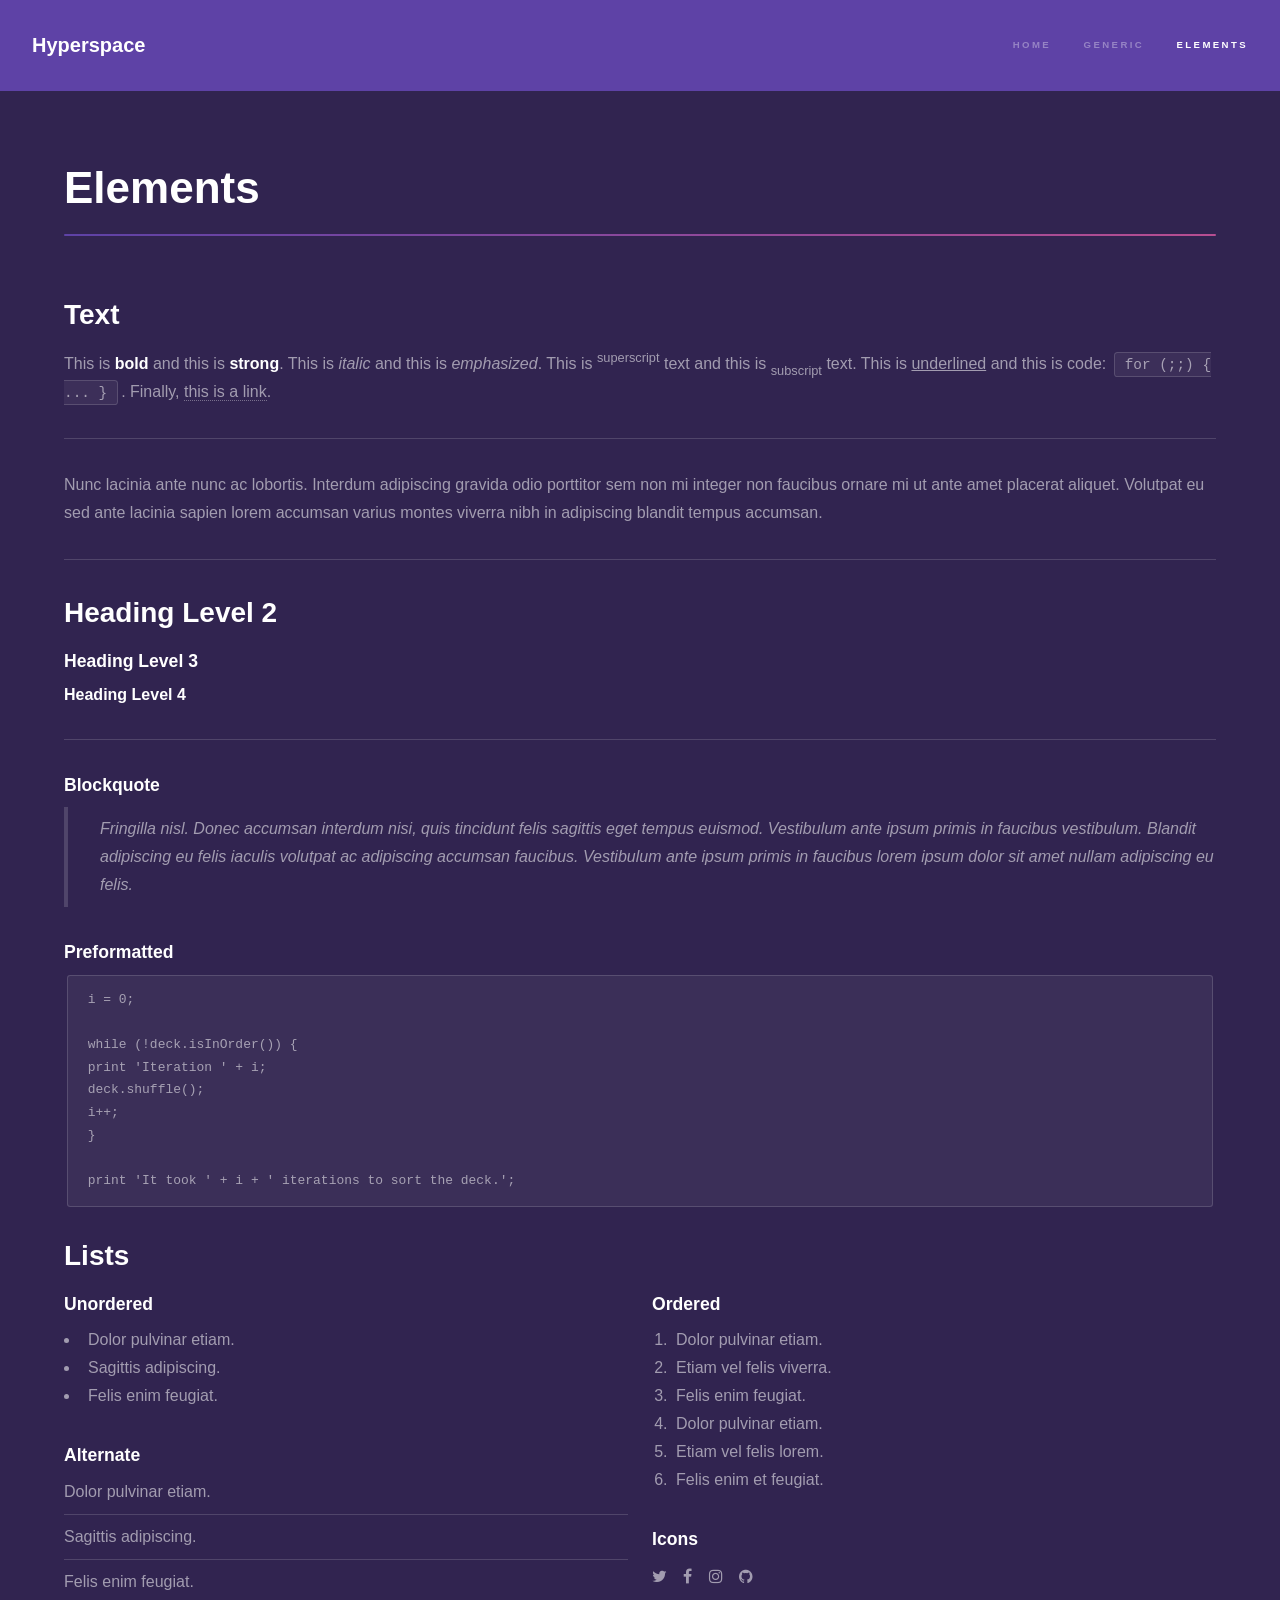
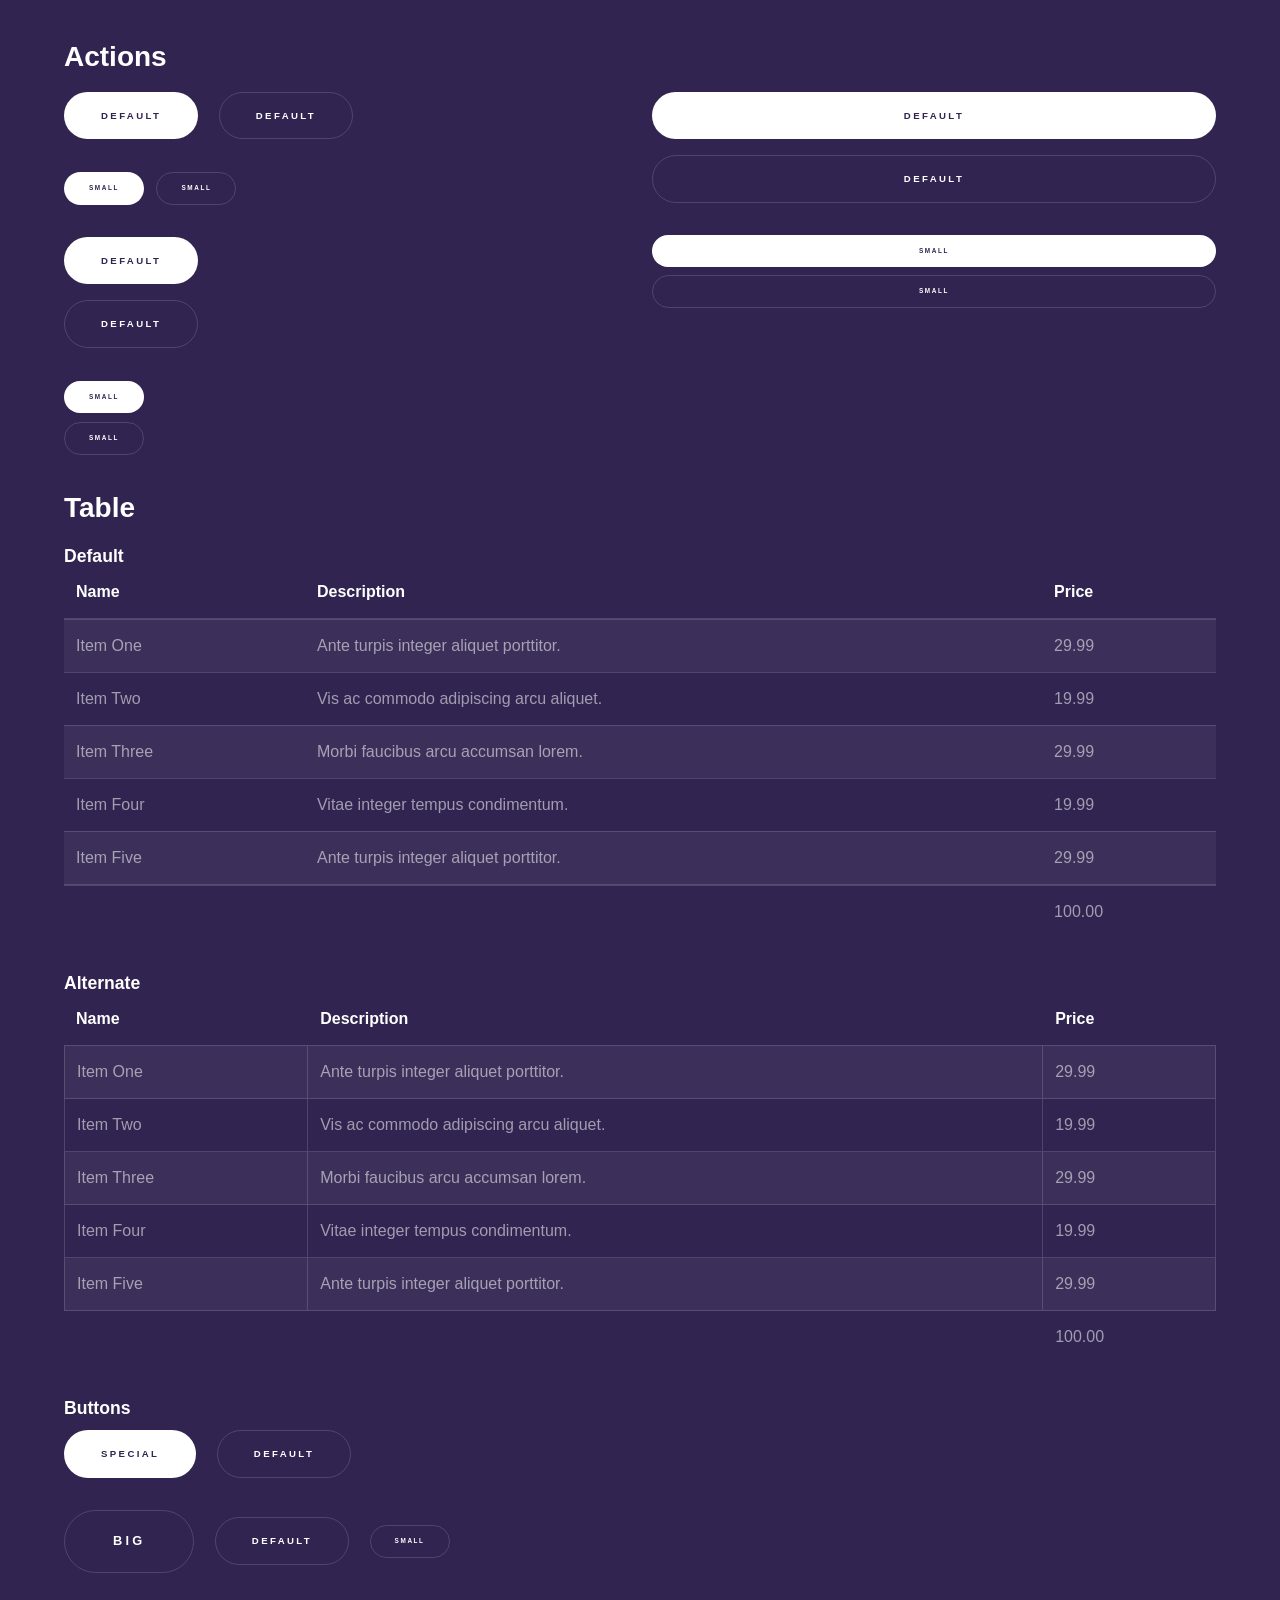
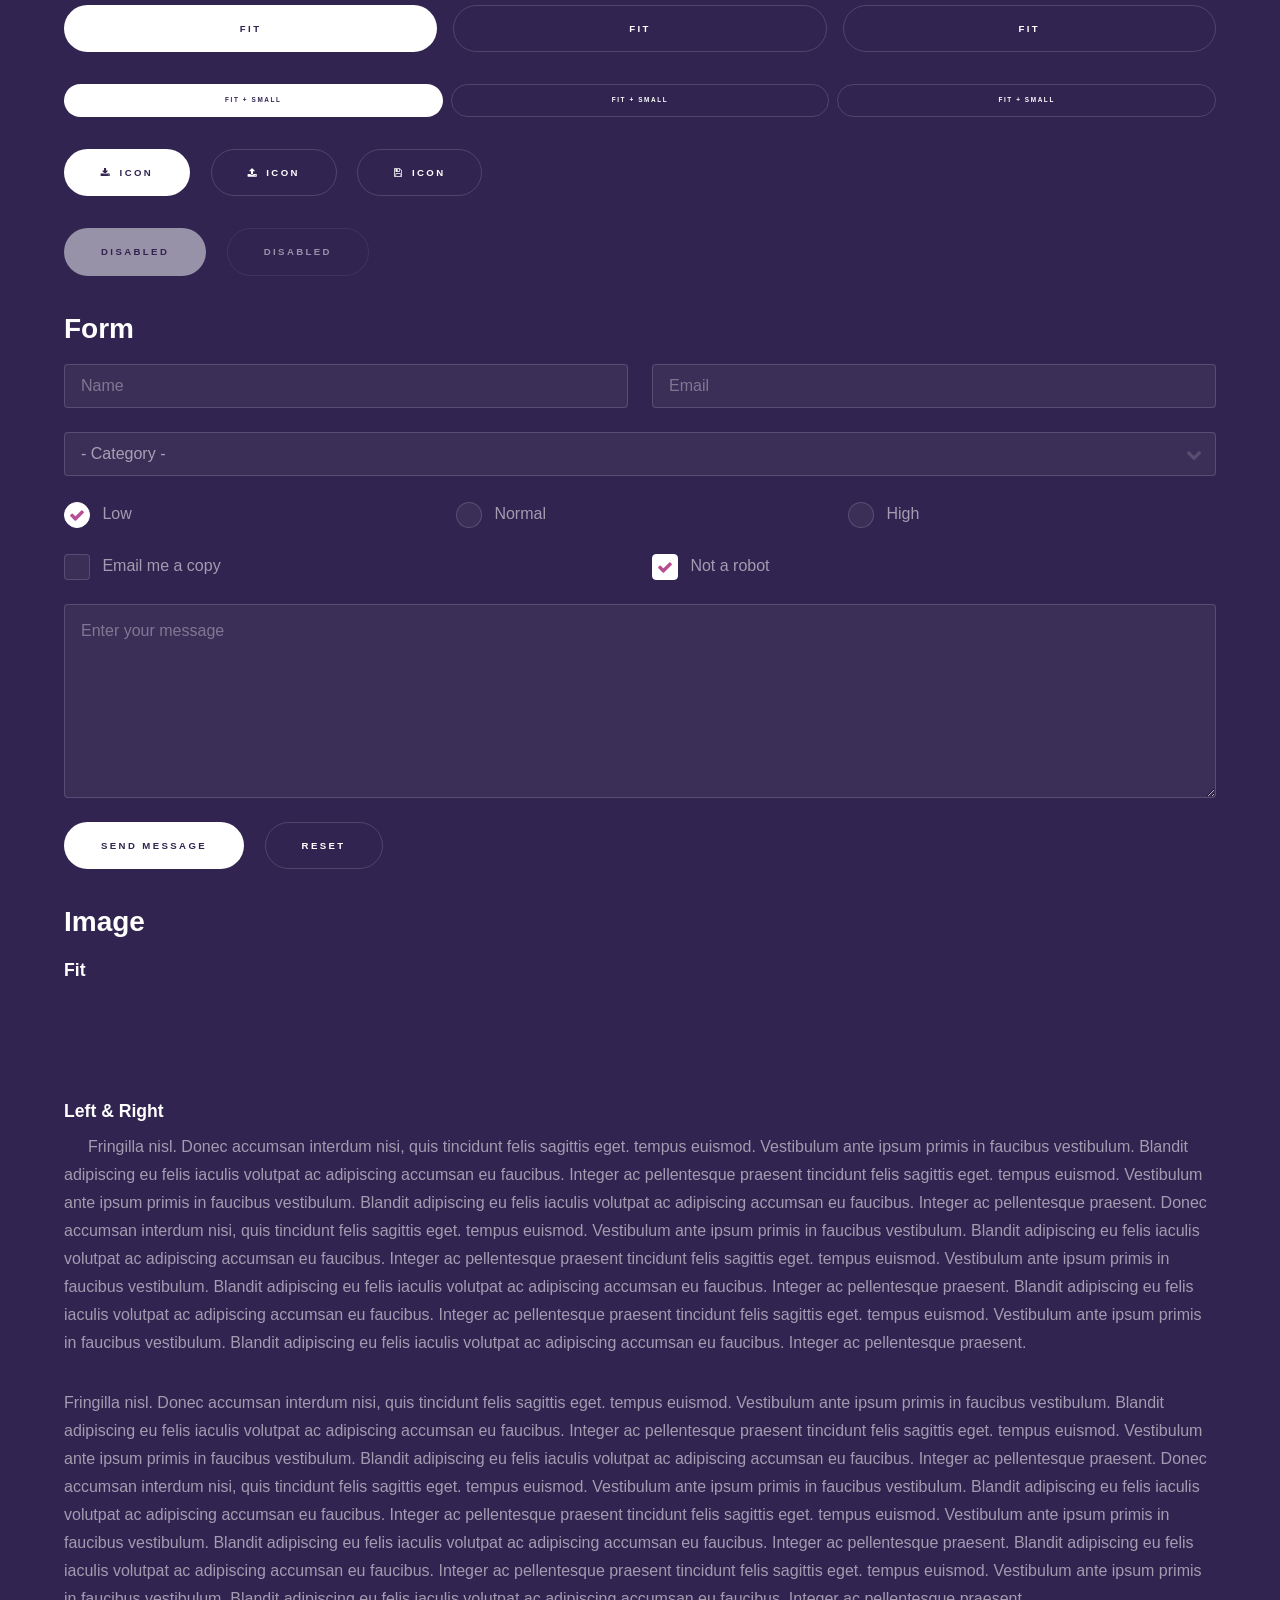
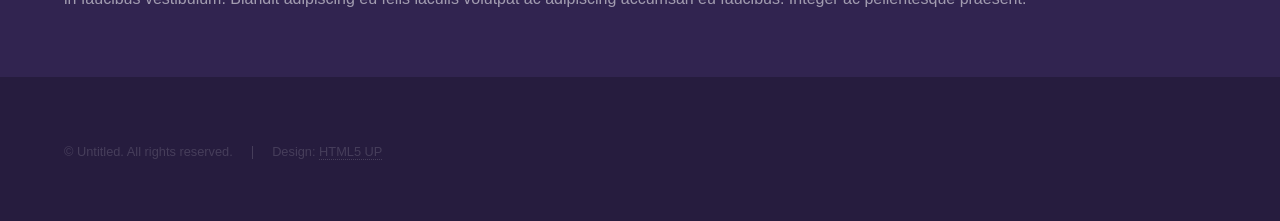
==== elements.html @ 5f15796e "Template" ====
<!DOCTYPE HTML>
<!--
	Hyperspace by HTML5 UP
	html5up.net | @ajlkn
	Free for personal and commercial use under the CCA 3.0 license (html5up.net/license)
-->
<html>
	<head>
		<title>Elements - Hyperspace by HTML5 UP</title>
		<meta charset="utf-8" />
		<meta name="viewport" content="width=device-width, initial-scale=1" />
		<!--[if lte IE 8]><script src="assets/js/ie/html5shiv.js"></script><![endif]-->
		<link rel="stylesheet" href="assets/css/main.css" />
		<!--[if lte IE 9]><link rel="stylesheet" href="assets/css/ie9.css" /><![endif]-->
		<!--[if lte IE 8]><link rel="stylesheet" href="assets/css/ie8.css" /><![endif]-->
	</head>
	<body>

		<!-- Header -->
			<header id="header">
				<a href="index.html" class="title">Hyperspace</a>
				<nav>
					<ul>
						<li><a href="index.html">Home</a></li>
						<li><a href="generic.html">Generic</a></li>
						<li><a href="elements.html"  class="active">Elements</a></li>
					</ul>
				</nav>
			</header>

		<!-- Wrapper -->
			<div id="wrapper">

				<!-- Main -->
					<section id="main" class="wrapper">
						<div class="inner">
							<h1 class="major">Elements</h1>

							<!-- Text -->
								<section>
									<h2>Text</h2>
									<p>This is <b>bold</b> and this is <strong>strong</strong>. This is <i>italic</i> and this is <em>emphasized</em>.
									This is <sup>superscript</sup> text and this is <sub>subscript</sub> text.
									This is <u>underlined</u> and this is code: <code>for (;;) { ... }</code>. Finally, <a href="#">this is a link</a>.</p>
									<hr />
									<p>Nunc lacinia ante nunc ac lobortis. Interdum adipiscing gravida odio porttitor sem non mi integer non faucibus ornare mi ut ante amet placerat aliquet. Volutpat eu sed ante lacinia sapien lorem accumsan varius montes viverra nibh in adipiscing blandit tempus accumsan.</p>
									<hr />
									<h2>Heading Level 2</h2>
									<h3>Heading Level 3</h3>
									<h4>Heading Level 4</h4>
									<hr />
									<h3>Blockquote</h3>
									<blockquote>Fringilla nisl. Donec accumsan interdum nisi, quis tincidunt felis sagittis eget tempus euismod. Vestibulum ante ipsum primis in faucibus vestibulum. Blandit adipiscing eu felis iaculis volutpat ac adipiscing accumsan faucibus. Vestibulum ante ipsum primis in faucibus lorem ipsum dolor sit amet nullam adipiscing eu felis.</blockquote>
									<h3>Preformatted</h3>
									<pre><code>i = 0;

while (!deck.isInOrder()) {
print 'Iteration ' + i;
deck.shuffle();
i++;
}

print 'It took ' + i + ' iterations to sort the deck.';</code></pre>
								</section>

							<!-- Lists -->
								<section>
									<h2>Lists</h2>
									<div class="row">
										<div class="6u 12u$(medium)">
											<h3>Unordered</h3>
											<ul>
												<li>Dolor pulvinar etiam.</li>
												<li>Sagittis adipiscing.</li>
												<li>Felis enim feugiat.</li>
											</ul>
											<h3>Alternate</h3>
											<ul class="alt">
												<li>Dolor pulvinar etiam.</li>
												<li>Sagittis adipiscing.</li>
												<li>Felis enim feugiat.</li>
											</ul>
										</div>
										<div class="6u$ 12u$(medium)">
											<h3>Ordered</h3>
											<ol>
												<li>Dolor pulvinar etiam.</li>
												<li>Etiam vel felis viverra.</li>
												<li>Felis enim feugiat.</li>
												<li>Dolor pulvinar etiam.</li>
												<li>Etiam vel felis lorem.</li>
												<li>Felis enim et feugiat.</li>
											</ol>
											<h3>Icons</h3>
											<ul class="icons">
												<li><a href="#" class="icon fa-twitter"><span class="label">Twitter</span></a></li>
												<li><a href="#" class="icon fa-facebook"><span class="label">Facebook</span></a></li>
												<li><a href="#" class="icon fa-instagram"><span class="label">Instagram</span></a></li>
												<li><a href="#" class="icon fa-github"><span class="label">Github</span></a></li>
											</ul>
										</div>
									</div>
									<h2>Actions</h2>
									<div class="row">
										<div class="6u 12u$(medium)">
											<ul class="actions">
												<li><a href="#" class="button special">Default</a></li>
												<li><a href="#" class="button">Default</a></li>
											</ul>
											<ul class="actions small">
												<li><a href="#" class="button special small">Small</a></li>
												<li><a href="#" class="button small">Small</a></li>
											</ul>
											<ul class="actions vertical">
												<li><a href="#" class="button special">Default</a></li>
												<li><a href="#" class="button">Default</a></li>
											</ul>
											<ul class="actions vertical small">
												<li><a href="#" class="button special small">Small</a></li>
												<li><a href="#" class="button small">Small</a></li>
											</ul>
										</div>
										<div class="6u 12u$(medium)">
											<ul class="actions vertical">
												<li><a href="#" class="button special fit">Default</a></li>
												<li><a href="#" class="button fit">Default</a></li>
											</ul>
											<ul class="actions vertical small">
												<li><a href="#" class="button special small fit">Small</a></li>
												<li><a href="#" class="button small fit">Small</a></li>
											</ul>
										</div>
									</div>
								</section>

							<!-- Table -->
								<section>
									<h2>Table</h2>
									<h3>Default</h3>
									<div class="table-wrapper">
										<table>
											<thead>
												<tr>
													<th>Name</th>
													<th>Description</th>
													<th>Price</th>
												</tr>
											</thead>
											<tbody>
												<tr>
													<td>Item One</td>
													<td>Ante turpis integer aliquet porttitor.</td>
													<td>29.99</td>
												</tr>
												<tr>
													<td>Item Two</td>
													<td>Vis ac commodo adipiscing arcu aliquet.</td>
													<td>19.99</td>
												</tr>
												<tr>
													<td>Item Three</td>
													<td> Morbi faucibus arcu accumsan lorem.</td>
													<td>29.99</td>
												</tr>
												<tr>
													<td>Item Four</td>
													<td>Vitae integer tempus condimentum.</td>
													<td>19.99</td>
												</tr>
												<tr>
													<td>Item Five</td>
													<td>Ante turpis integer aliquet porttitor.</td>
													<td>29.99</td>
												</tr>
											</tbody>
											<tfoot>
												<tr>
													<td colspan="2"></td>
													<td>100.00</td>
												</tr>
											</tfoot>
										</table>
									</div>

									<h3>Alternate</h3>
									<div class="table-wrapper">
										<table class="alt">
											<thead>
												<tr>
													<th>Name</th>
													<th>Description</th>
													<th>Price</th>
												</tr>
											</thead>
											<tbody>
												<tr>
													<td>Item One</td>
													<td>Ante turpis integer aliquet porttitor.</td>
													<td>29.99</td>
												</tr>
												<tr>
													<td>Item Two</td>
													<td>Vis ac commodo adipiscing arcu aliquet.</td>
													<td>19.99</td>
												</tr>
												<tr>
													<td>Item Three</td>
													<td> Morbi faucibus arcu accumsan lorem.</td>
													<td>29.99</td>
												</tr>
												<tr>
													<td>Item Four</td>
													<td>Vitae integer tempus condimentum.</td>
													<td>19.99</td>
												</tr>
												<tr>
													<td>Item Five</td>
													<td>Ante turpis integer aliquet porttitor.</td>
													<td>29.99</td>
												</tr>
											</tbody>
											<tfoot>
												<tr>
													<td colspan="2"></td>
													<td>100.00</td>
												</tr>
											</tfoot>
										</table>
									</div>
								</section>

							<!-- Buttons -->
								<section>
									<h3>Buttons</h3>
									<ul class="actions">
										<li><a href="#" class="button special">Special</a></li>
										<li><a href="#" class="button">Default</a></li>
									</ul>
									<ul class="actions">
										<li><a href="#" class="button big">Big</a></li>
										<li><a href="#" class="button">Default</a></li>
										<li><a href="#" class="button small">Small</a></li>
									</ul>
									<ul class="actions fit">
										<li><a href="#" class="button special fit">Fit</a></li>
										<li><a href="#" class="button fit">Fit</a></li>
										<li><a href="#" class="button fit">Fit</a></li>
									</ul>
									<ul class="actions fit small">
										<li><a href="#" class="button special fit small">Fit + Small</a></li>
										<li><a href="#" class="button fit small">Fit + Small</a></li>
										<li><a href="#" class="button fit small">Fit + Small</a></li>
									</ul>
									<ul class="actions">
										<li><a href="#" class="button special icon fa-download">Icon</a></li>
										<li><a href="#" class="button icon fa-upload">Icon</a></li>
										<li><a href="#" class="button icon fa-save">Icon</a></li>
									</ul>
									<ul class="actions">
										<li><span class="button special disabled">Disabled</span></li>
										<li><span class="button disabled">Disabled</span></li>
									</ul>
								</section>

							<!-- Form -->
								<section>
									<h2>Form</h2>
									<form method="post" action="#">
										<div class="row uniform">
											<div class="6u 12u$(xsmall)">
												<input type="text" name="demo-name" id="demo-name" value="" placeholder="Name" />
											</div>
											<div class="6u$ 12u$(xsmall)">
												<input type="email" name="demo-email" id="demo-email" value="" placeholder="Email" />
											</div>
											<div class="12u$">
												<div class="select-wrapper">
													<select name="demo-category" id="demo-category">
														<option value="">- Category -</option>
														<option value="1">Manufacturing</option>
														<option value="1">Shipping</option>
														<option value="1">Administration</option>
														<option value="1">Human Resources</option>
													</select>
												</div>
											</div>
											<div class="4u 12u$(small)">
												<input type="radio" id="demo-priority-low" name="demo-priority" checked>
												<label for="demo-priority-low">Low</label>
											</div>
											<div class="4u 12u$(small)">
												<input type="radio" id="demo-priority-normal" name="demo-priority">
												<label for="demo-priority-normal">Normal</label>
											</div>
											<div class="4u$ 12u$(small)">
												<input type="radio" id="demo-priority-high" name="demo-priority">
												<label for="demo-priority-high">High</label>
											</div>
											<div class="6u 12u$(small)">
												<input type="checkbox" id="demo-copy" name="demo-copy">
												<label for="demo-copy">Email me a copy</label>
											</div>
											<div class="6u$ 12u$(small)">
												<input type="checkbox" id="demo-human" name="demo-human" checked>
												<label for="demo-human">Not a robot</label>
											</div>
											<div class="12u$">
												<textarea name="demo-message" id="demo-message" placeholder="Enter your message" rows="6"></textarea>
											</div>
											<div class="12u$">
												<ul class="actions">
													<li><input type="submit" value="Send Message" class="special" /></li>
													<li><input type="reset" value="Reset" /></li>
												</ul>
											</div>
										</div>
									</form>
								</section>

							<!-- Image -->
								<section>
									<h2>Image</h2>
									<h3>Fit</h3>
									<div class="box alt">
										<div class="row uniform">
											<div class="12u$"><span class="image fit"><img src="images/pic04.jpg" alt="" /></span></div>
											<div class="4u"><span class="image fit"><img src="images/pic01.jpg" alt="" /></span></div>
											<div class="4u"><span class="image fit"><img src="images/pic02.jpg" alt="" /></span></div>
											<div class="4u$"><span class="image fit"><img src="images/pic03.jpg" alt="" /></span></div>
											<div class="4u"><span class="image fit"><img src="images/pic03.jpg" alt="" /></span></div>
											<div class="4u"><span class="image fit"><img src="images/pic01.jpg" alt="" /></span></div>
											<div class="4u$"><span class="image fit"><img src="images/pic02.jpg" alt="" /></span></div>
											<div class="4u"><span class="image fit"><img src="images/pic02.jpg" alt="" /></span></div>
											<div class="4u"><span class="image fit"><img src="images/pic03.jpg" alt="" /></span></div>
											<div class="4u$"><span class="image fit"><img src="images/pic01.jpg" alt="" /></span></div>
										</div>
									</div>
									<h3>Left &amp; Right</h3>
									<p><span class="image left"><img src="images/pic05.jpg" alt="" /></span>Fringilla nisl. Donec accumsan interdum nisi, quis tincidunt felis sagittis eget. tempus euismod. Vestibulum ante ipsum primis in faucibus vestibulum. Blandit adipiscing eu felis iaculis volutpat ac adipiscing accumsan eu faucibus. Integer ac pellentesque praesent tincidunt felis sagittis eget. tempus euismod. Vestibulum ante ipsum primis in faucibus vestibulum. Blandit adipiscing eu felis iaculis volutpat ac adipiscing accumsan eu faucibus. Integer ac pellentesque praesent. Donec accumsan interdum nisi, quis tincidunt felis sagittis eget. tempus euismod. Vestibulum ante ipsum primis in faucibus vestibulum. Blandit adipiscing eu felis iaculis volutpat ac adipiscing accumsan eu faucibus. Integer ac pellentesque praesent tincidunt felis sagittis eget. tempus euismod. Vestibulum ante ipsum primis in faucibus vestibulum. Blandit adipiscing eu felis iaculis volutpat ac adipiscing accumsan eu faucibus. Integer ac pellentesque praesent. Blandit adipiscing eu felis iaculis volutpat ac adipiscing accumsan eu faucibus. Integer ac pellentesque praesent tincidunt felis sagittis eget. tempus euismod. Vestibulum ante ipsum primis in faucibus vestibulum. Blandit adipiscing eu felis iaculis volutpat ac adipiscing accumsan eu faucibus. Integer ac pellentesque praesent.</p>
									<p><span class="image right"><img src="images/pic06.jpg" alt="" /></span>Fringilla nisl. Donec accumsan interdum nisi, quis tincidunt felis sagittis eget. tempus euismod. Vestibulum ante ipsum primis in faucibus vestibulum. Blandit adipiscing eu felis iaculis volutpat ac adipiscing accumsan eu faucibus. Integer ac pellentesque praesent tincidunt felis sagittis eget. tempus euismod. Vestibulum ante ipsum primis in faucibus vestibulum. Blandit adipiscing eu felis iaculis volutpat ac adipiscing accumsan eu faucibus. Integer ac pellentesque praesent. Donec accumsan interdum nisi, quis tincidunt felis sagittis eget. tempus euismod. Vestibulum ante ipsum primis in faucibus vestibulum. Blandit adipiscing eu felis iaculis volutpat ac adipiscing accumsan eu faucibus. Integer ac pellentesque praesent tincidunt felis sagittis eget. tempus euismod. Vestibulum ante ipsum primis in faucibus vestibulum. Blandit adipiscing eu felis iaculis volutpat ac adipiscing accumsan eu faucibus. Integer ac pellentesque praesent. Blandit adipiscing eu felis iaculis volutpat ac adipiscing accumsan eu faucibus. Integer ac pellentesque praesent tincidunt felis sagittis eget. tempus euismod. Vestibulum ante ipsum primis in faucibus vestibulum. Blandit adipiscing eu felis iaculis volutpat ac adipiscing accumsan eu faucibus. Integer ac pellentesque praesent.</p>
								</section>

						</div>
					</section>

			</div>

		<!-- Footer -->
			<footer id="footer" class="wrapper alt">
				<div class="inner">
					<ul class="menu">
						<li>&copy; Untitled. All rights reserved.</li><li>Design: <a href="http://html5up.net">HTML5 UP</a></li>
					</ul>
				</div>
			</footer>

		<!-- Scripts -->
			<script src="assets/js/jquery.min.js"></script>
			<script src="assets/js/jquery.scrollex.min.js"></script>
			<script src="assets/js/jquery.scrolly.min.js"></script>
			<script src="assets/js/skel.min.js"></script>
			<script src="assets/js/util.js"></script>
			<!--[if lte IE 8]><script src="assets/js/ie/respond.min.js"></script><![endif]-->
			<script src="assets/js/main.js"></script>

	</body>
</html>
---- assets/css/main.css ----
@import url(font-awesome.min.css);

/*
	Hyperspace by HTML5 UP
	html5up.net | @ajlkn
	Free for personal and commercial use under the CCA 3.0 license (html5up.net/license)
*/

/* Reset */

	html, body, div, span, applet, object, iframe, h1, h2, h3, h4, h5, h6, p, blockquote, pre, a, abbr, acronym, address, big, cite, code, del, dfn, em, img, ins, kbd, q, s, samp, small, strike, strong, sub, sup, tt, var, b, u, i, center, dl, dt, dd, ol, ul, li, fieldset, form, label, legend, table, caption, tbody, tfoot, thead, tr, th, td, article, aside, canvas, details, embed, figure, figcaption, footer, header, hgroup, menu, nav, output, ruby, section, summary, time, mark, audio, video {
		margin: 0;
		padding: 0;
		border: 0;
		font-size: 100%;
		font: inherit;
		vertical-align: baseline;
	}

	article, aside, details, figcaption, figure, footer, header, hgroup, menu, nav, section {
		display: block;
	}

	body {
		line-height: 1;
	}

	ol, ul {
		list-style: none;
	}

	blockquote, q {
		quotes: none;
	}

	blockquote:before, blockquote:after, q:before, q:after {
		content: '';
		content: none;
	}

	table {
		border-collapse: collapse;
		border-spacing: 0;
	}

	body {
		-webkit-text-size-adjust: none;
	}

/* Box Model */

	*, *:before, *:after {
		-moz-box-sizing: border-box;
		-webkit-box-sizing: border-box;
		box-sizing: border-box;
	}

/* Grid */

	.row {
		border-bottom: solid 1px transparent;
		-moz-box-sizing: border-box;
		-webkit-box-sizing: border-box;
		box-sizing: border-box;
	}

	.row > * {
		float: left;
		-moz-box-sizing: border-box;
		-webkit-box-sizing: border-box;
		box-sizing: border-box;
	}

	.row:after, .row:before {
		content: '';
		display: block;
		clear: both;
		height: 0;
	}

	.row.uniform > * > :first-child {
		margin-top: 0;
	}

	.row.uniform > * > :last-child {
		margin-bottom: 0;
	}

	.row.\30 \25 > * {
		padding: 0 0 0 0em;
	}

	.row.\30 \25 {
		margin: 0 0 -1px 0em;
	}

	.row.uniform.\30 \25 > * {
		padding: 0em 0 0 0em;
	}

	.row.uniform.\30 \25 {
		margin: 0em 0 -1px 0em;
	}

	.row > * {
		padding: 0 0 0 1.5em;
	}

	.row {
		margin: 0 0 -1px -1.5em;
	}

	.row.uniform > * {
		padding: 1.5em 0 0 1.5em;
	}

	.row.uniform {
		margin: -1.5em 0 -1px -1.5em;
	}

	.row.\32 00\25 > * {
		padding: 0 0 0 3em;
	}

	.row.\32 00\25 {
		margin: 0 0 -1px -3em;
	}

	.row.uniform.\32 00\25 > * {
		padding: 3em 0 0 3em;
	}

	.row.uniform.\32 00\25 {
		margin: -3em 0 -1px -3em;
	}

	.row.\31 50\25 > * {
		padding: 0 0 0 2.25em;
	}

	.row.\31 50\25 {
		margin: 0 0 -1px -2.25em;
	}

	.row.uniform.\31 50\25 > * {
		padding: 2.25em 0 0 2.25em;
	}

	.row.uniform.\31 50\25 {
		margin: -2.25em 0 -1px -2.25em;
	}

	.row.\35 0\25 > * {
		padding: 0 0 0 0.75em;
	}

	.row.\35 0\25 {
		margin: 0 0 -1px -0.75em;
	}

	.row.uniform.\35 0\25 > * {
		padding: 0.75em 0 0 0.75em;
	}

	.row.uniform.\35 0\25 {
		margin: -0.75em 0 -1px -0.75em;
	}

	.row.\32 5\25 > * {
		padding: 0 0 0 0.375em;
	}

	.row.\32 5\25 {
		margin: 0 0 -1px -0.375em;
	}

	.row.uniform.\32 5\25 > * {
		padding: 0.375em 0 0 0.375em;
	}

	.row.uniform.\32 5\25 {
		margin: -0.375em 0 -1px -0.375em;
	}

	.\31 2u, .\31 2u\24 {
		width: 100%;
		clear: none;
		margin-left: 0;
	}

	.\31 1u, .\31 1u\24 {
		width: 91.6666666667%;
		clear: none;
		margin-left: 0;
	}

	.\31 0u, .\31 0u\24 {
		width: 83.3333333333%;
		clear: none;
		margin-left: 0;
	}

	.\39 u, .\39 u\24 {
		width: 75%;
		clear: none;
		margin-left: 0;
	}

	.\38 u, .\38 u\24 {
		width: 66.6666666667%;
		clear: none;
		margin-left: 0;
	}

	.\37 u, .\37 u\24 {
		width: 58.3333333333%;
		clear: none;
		margin-left: 0;
	}

	.\36 u, .\36 u\24 {
		width: 50%;
		clear: none;
		margin-left: 0;
	}

	.\35 u, .\35 u\24 {
		width: 41.6666666667%;
		clear: none;
		margin-left: 0;
	}

	.\34 u, .\34 u\24 {
		width: 33.3333333333%;
		clear: none;
		margin-left: 0;
	}

	.\33 u, .\33 u\24 {
		width: 25%;
		clear: none;
		margin-left: 0;
	}

	.\32 u, .\32 u\24 {
		width: 16.6666666667%;
		clear: none;
		margin-left: 0;
	}

	.\31 u, .\31 u\24 {
		width: 8.3333333333%;
		clear: none;
		margin-left: 0;
	}

	.\31 2u\24 + *,
	.\31 1u\24 + *,
	.\31 0u\24 + *,
	.\39 u\24 + *,
	.\38 u\24 + *,
	.\37 u\24 + *,
	.\36 u\24 + *,
	.\35 u\24 + *,
	.\34 u\24 + *,
	.\33 u\24 + *,
	.\32 u\24 + *,
	.\31 u\24 + * {
		clear: left;
	}

	.\-11u {
		margin-left: 91.66667%;
	}

	.\-10u {
		margin-left: 83.33333%;
	}

	.\-9u {
		margin-left: 75%;
	}

	.\-8u {
		margin-left: 66.66667%;
	}

	.\-7u {
		margin-left: 58.33333%;
	}

	.\-6u {
		margin-left: 50%;
	}

	.\-5u {
		margin-left: 41.66667%;
	}

	.\-4u {
		margin-left: 33.33333%;
	}

	.\-3u {
		margin-left: 25%;
	}

	.\-2u {
		margin-left: 16.66667%;
	}

	.\-1u {
		margin-left: 8.33333%;
	}

	@media screen and (max-width: 1680px) {

		.row > * {
			padding: 0 0 0 1.5em;
		}

		.row {
			margin: 0 0 -1px -1.5em;
		}

		.row.uniform > * {
			padding: 1.5em 0 0 1.5em;
		}

		.row.uniform {
			margin: -1.5em 0 -1px -1.5em;
		}

		.row.\32 00\25 > * {
			padding: 0 0 0 3em;
		}

		.row.\32 00\25 {
			margin: 0 0 -1px -3em;
		}

		.row.uniform.\32 00\25 > * {
			padding: 3em 0 0 3em;
		}

		.row.uniform.\32 00\25 {
			margin: -3em 0 -1px -3em;
		}

		.row.\31 50\25 > * {
			padding: 0 0 0 2.25em;
		}

		.row.\31 50\25 {
			margin: 0 0 -1px -2.25em;
		}

		.row.uniform.\31 50\25 > * {
			padding: 2.25em 0 0 2.25em;
		}

		.row.uniform.\31 50\25 {
			margin: -2.25em 0 -1px -2.25em;
		}

		.row.\35 0\25 > * {
			padding: 0 0 0 0.75em;
		}

		.row.\35 0\25 {
			margin: 0 0 -1px -0.75em;
		}

		.row.uniform.\35 0\25 > * {
			padding: 0.75em 0 0 0.75em;
		}

		.row.uniform.\35 0\25 {
			margin: -0.75em 0 -1px -0.75em;
		}

		.row.\32 5\25 > * {
			padding: 0 0 0 0.375em;
		}

		.row.\32 5\25 {
			margin: 0 0 -1px -0.375em;
		}

		.row.uniform.\32 5\25 > * {
			padding: 0.375em 0 0 0.375em;
		}

		.row.uniform.\32 5\25 {
			margin: -0.375em 0 -1px -0.375em;
		}

		.\31 2u\28xlarge\29, .\31 2u\24\28xlarge\29 {
			width: 100%;
			clear: none;
			margin-left: 0;
		}

		.\31 1u\28xlarge\29, .\31 1u\24\28xlarge\29 {
			width: 91.6666666667%;
			clear: none;
			margin-left: 0;
		}

		.\31 0u\28xlarge\29, .\31 0u\24\28xlarge\29 {
			width: 83.3333333333%;
			clear: none;
			margin-left: 0;
		}

		.\39 u\28xlarge\29, .\39 u\24\28xlarge\29 {
			width: 75%;
			clear: none;
			margin-left: 0;
		}

		.\38 u\28xlarge\29, .\38 u\24\28xlarge\29 {
			width: 66.6666666667%;
			clear: none;
			margin-left: 0;
		}

		.\37 u\28xlarge\29, .\37 u\24\28xlarge\29 {
			width: 58.3333333333%;
			clear: none;
			margin-left: 0;
		}

		.\36 u\28xlarge\29, .\36 u\24\28xlarge\29 {
			width: 50%;
			clear: none;
			margin-left: 0;
		}

		.\35 u\28xlarge\29, .\35 u\24\28xlarge\29 {
			width: 41.6666666667%;
			clear: none;
			margin-left: 0;
		}

		.\34 u\28xlarge\29, .\34 u\24\28xlarge\29 {
			width: 33.3333333333%;
			clear: none;
			margin-left: 0;
		}

		.\33 u\28xlarge\29, .\33 u\24\28xlarge\29 {
			width: 25%;
			clear: none;
			margin-left: 0;
		}

		.\32 u\28xlarge\29, .\32 u\24\28xlarge\29 {
			width: 16.6666666667%;
			clear: none;
			margin-left: 0;
		}

		.\31 u\28xlarge\29, .\31 u\24\28xlarge\29 {
			width: 8.3333333333%;
			clear: none;
			margin-left: 0;
		}

		.\31 2u\24\28xlarge\29 + *,
		.\31 1u\24\28xlarge\29 + *,
		.\31 0u\24\28xlarge\29 + *,
		.\39 u\24\28xlarge\29 + *,
		.\38 u\24\28xlarge\29 + *,
		.\37 u\24\28xlarge\29 + *,
		.\36 u\24\28xlarge\29 + *,
		.\35 u\24\28xlarge\29 + *,
		.\34 u\24\28xlarge\29 + *,
		.\33 u\24\28xlarge\29 + *,
		.\32 u\24\28xlarge\29 + *,
		.\31 u\24\28xlarge\29 + * {
			clear: left;
		}

		.\-11u\28xlarge\29 {
			margin-left: 91.66667%;
		}

		.\-10u\28xlarge\29 {
			margin-left: 83.33333%;
		}

		.\-9u\28xlarge\29 {
			margin-left: 75%;
		}

		.\-8u\28xlarge\29 {
			margin-left: 66.66667%;
		}

		.\-7u\28xlarge\29 {
			margin-left: 58.33333%;
		}

		.\-6u\28xlarge\29 {
			margin-left: 50%;
		}

		.\-5u\28xlarge\29 {
			margin-left: 41.66667%;
		}

		.\-4u\28xlarge\29 {
			margin-left: 33.33333%;
		}

		.\-3u\28xlarge\29 {
			margin-left: 25%;
		}

		.\-2u\28xlarge\29 {
			margin-left: 16.66667%;
		}

		.\-1u\28xlarge\29 {
			margin-left: 8.33333%;
		}

	}

	@media screen and (max-width: 1280px) {

		.row > * {
			padding: 0 0 0 1.5em;
		}

		.row {
			margin: 0 0 -1px -1.5em;
		}

		.row.uniform > * {
			padding: 1.5em 0 0 1.5em;
		}

		.row.uniform {
			margin: -1.5em 0 -1px -1.5em;
		}

		.row.\32 00\25 > * {
			padding: 0 0 0 3em;
		}

		.row.\32 00\25 {
			margin: 0 0 -1px -3em;
		}

		.row.uniform.\32 00\25 > * {
			padding: 3em 0 0 3em;
		}

		.row.uniform.\32 00\25 {
			margin: -3em 0 -1px -3em;
		}

		.row.\31 50\25 > * {
			padding: 0 0 0 2.25em;
		}

		.row.\31 50\25 {
			margin: 0 0 -1px -2.25em;
		}

		.row.uniform.\31 50\25 > * {
			padding: 2.25em 0 0 2.25em;
		}

		.row.uniform.\31 50\25 {
			margin: -2.25em 0 -1px -2.25em;
		}

		.row.\35 0\25 > * {
			padding: 0 0 0 0.75em;
		}

		.row.\35 0\25 {
			margin: 0 0 -1px -0.75em;
		}

		.row.uniform.\35 0\25 > * {
			padding: 0.75em 0 0 0.75em;
		}

		.row.uniform.\35 0\25 {
			margin: -0.75em 0 -1px -0.75em;
		}

		.row.\32 5\25 > * {
			padding: 0 0 0 0.375em;
		}

		.row.\32 5\25 {
			margin: 0 0 -1px -0.375em;
		}

		.row.uniform.\32 5\25 > * {
			padding: 0.375em 0 0 0.375em;
		}

		.row.uniform.\32 5\25 {
			margin: -0.375em 0 -1px -0.375em;
		}

		.\31 2u\28large\29, .\31 2u\24\28large\29 {
			width: 100%;
			clear: none;
			margin-left: 0;
		}

		.\31 1u\28large\29, .\31 1u\24\28large\29 {
			width: 91.6666666667%;
			clear: none;
			margin-left: 0;
		}

		.\31 0u\28large\29, .\31 0u\24\28large\29 {
			width: 83.3333333333%;
			clear: none;
			margin-left: 0;
		}

		.\39 u\28large\29, .\39 u\24\28large\29 {
			width: 75%;
			clear: none;
			margin-left: 0;
		}

		.\38 u\28large\29, .\38 u\24\28large\29 {
			width: 66.6666666667%;
			clear: none;
			margin-left: 0;
		}

		.\37 u\28large\29, .\37 u\24\28large\29 {
			width: 58.3333333333%;
			clear: none;
			margin-left: 0;
		}

		.\36 u\28large\29, .\36 u\24\28large\29 {
			width: 50%;
			clear: none;
			margin-left: 0;
		}

		.\35 u\28large\29, .\35 u\24\28large\29 {
			width: 41.6666666667%;
			clear: none;
			margin-left: 0;
		}

		.\34 u\28large\29, .\34 u\24\28large\29 {
			width: 33.3333333333%;
			clear: none;
			margin-left: 0;
		}

		.\33 u\28large\29, .\33 u\24\28large\29 {
			width: 25%;
			clear: none;
			margin-left: 0;
		}

		.\32 u\28large\29, .\32 u\24\28large\29 {
			width: 16.6666666667%;
			clear: none;
			margin-left: 0;
		}

		.\31 u\28large\29, .\31 u\24\28large\29 {
			width: 8.3333333333%;
			clear: none;
			margin-left: 0;
		}

		.\31 2u\24\28large\29 + *,
		.\31 1u\24\28large\29 + *,
		.\31 0u\24\28large\29 + *,
		.\39 u\24\28large\29 + *,
		.\38 u\24\28large\29 + *,
		.\37 u\24\28large\29 + *,
		.\36 u\24\28large\29 + *,
		.\35 u\24\28large\29 + *,
		.\34 u\24\28large\29 + *,
		.\33 u\24\28large\29 + *,
		.\32 u\24\28large\29 + *,
		.\31 u\24\28large\29 + * {
			clear: left;
		}

		.\-11u\28large\29 {
			margin-left: 91.66667%;
		}

		.\-10u\28large\29 {
			margin-left: 83.33333%;
		}

		.\-9u\28large\29 {
			margin-left: 75%;
		}

		.\-8u\28large\29 {
			margin-left: 66.66667%;
		}

		.\-7u\28large\29 {
			margin-left: 58.33333%;
		}

		.\-6u\28large\29 {
			margin-left: 50%;
		}

		.\-5u\28large\29 {
			margin-left: 41.66667%;
		}

		.\-4u\28large\29 {
			margin-left: 33.33333%;
		}

		.\-3u\28large\29 {
			margin-left: 25%;
		}

		.\-2u\28large\29 {
			margin-left: 16.66667%;
		}

		.\-1u\28large\29 {
			margin-left: 8.33333%;
		}

	}

	@media screen and (max-width: 980px) {

		.row > * {
			padding: 0 0 0 1.5em;
		}

		.row {
			margin: 0 0 -1px -1.5em;
		}

		.row.uniform > * {
			padding: 1.5em 0 0 1.5em;
		}

		.row.uniform {
			margin: -1.5em 0 -1px -1.5em;
		}

		.row.\32 00\25 > * {
			padding: 0 0 0 3em;
		}

		.row.\32 00\25 {
			margin: 0 0 -1px -3em;
		}

		.row.uniform.\32 00\25 > * {
			padding: 3em 0 0 3em;
		}

		.row.uniform.\32 00\25 {
			margin: -3em 0 -1px -3em;
		}

		.row.\31 50\25 > * {
			padding: 0 0 0 2.25em;
		}

		.row.\31 50\25 {
			margin: 0 0 -1px -2.25em;
		}

		.row.uniform.\31 50\25 > * {
			padding: 2.25em 0 0 2.25em;
		}

		.row.uniform.\31 50\25 {
			margin: -2.25em 0 -1px -2.25em;
		}

		.row.\35 0\25 > * {
			padding: 0 0 0 0.75em;
		}

		.row.\35 0\25 {
			margin: 0 0 -1px -0.75em;
		}

		.row.uniform.\35 0\25 > * {
			padding: 0.75em 0 0 0.75em;
		}

		.row.uniform.\35 0\25 {
			margin: -0.75em 0 -1px -0.75em;
		}

		.row.\32 5\25 > * {
			padding: 0 0 0 0.375em;
		}

		.row.\32 5\25 {
			margin: 0 0 -1px -0.375em;
		}

		.row.uniform.\32 5\25 > * {
			padding: 0.375em 0 0 0.375em;
		}

		.row.uniform.\32 5\25 {
			margin: -0.375em 0 -1px -0.375em;
		}

		.\31 2u\28medium\29, .\31 2u\24\28medium\29 {
			width: 100%;
			clear: none;
			margin-left: 0;
		}

		.\31 1u\28medium\29, .\31 1u\24\28medium\29 {
			width: 91.6666666667%;
			clear: none;
			margin-left: 0;
		}

		.\31 0u\28medium\29, .\31 0u\24\28medium\29 {
			width: 83.3333333333%;
			clear: none;
			margin-left: 0;
		}

		.\39 u\28medium\29, .\39 u\24\28medium\29 {
			width: 75%;
			clear: none;
			margin-left: 0;
		}

		.\38 u\28medium\29, .\38 u\24\28medium\29 {
			width: 66.6666666667%;
			clear: none;
			margin-left: 0;
		}

		.\37 u\28medium\29, .\37 u\24\28medium\29 {
			width: 58.3333333333%;
			clear: none;
			margin-left: 0;
		}

		.\36 u\28medium\29, .\36 u\24\28medium\29 {
			width: 50%;
			clear: none;
			margin-left: 0;
		}

		.\35 u\28medium\29, .\35 u\24\28medium\29 {
			width: 41.6666666667%;
			clear: none;
			margin-left: 0;
		}

		.\34 u\28medium\29, .\34 u\24\28medium\29 {
			width: 33.3333333333%;
			clear: none;
			margin-left: 0;
		}

		.\33 u\28medium\29, .\33 u\24\28medium\29 {
			width: 25%;
			clear: none;
			margin-left: 0;
		}

		.\32 u\28medium\29, .\32 u\24\28medium\29 {
			width: 16.6666666667%;
			clear: none;
			margin-left: 0;
		}

		.\31 u\28medium\29, .\31 u\24\28medium\29 {
			width: 8.3333333333%;
			clear: none;
			margin-left: 0;
		}

		.\31 2u\24\28medium\29 + *,
		.\31 1u\24\28medium\29 + *,
		.\31 0u\24\28medium\29 + *,
		.\39 u\24\28medium\29 + *,
		.\38 u\24\28medium\29 + *,
		.\37 u\24\28medium\29 + *,
		.\36 u\24\28medium\29 + *,
		.\35 u\24\28medium\29 + *,
		.\34 u\24\28medium\29 + *,
		.\33 u\24\28medium\29 + *,
		.\32 u\24\28medium\29 + *,
		.\31 u\24\28medium\29 + * {
			clear: left;
		}

		.\-11u\28medium\29 {
			margin-left: 91.66667%;
		}

		.\-10u\28medium\29 {
			margin-left: 83.33333%;
		}

		.\-9u\28medium\29 {
			margin-left: 75%;
		}

		.\-8u\28medium\29 {
			margin-left: 66.66667%;
		}

		.\-7u\28medium\29 {
			margin-left: 58.33333%;
		}

		.\-6u\28medium\29 {
			margin-left: 50%;
		}

		.\-5u\28medium\29 {
			margin-left: 41.66667%;
		}

		.\-4u\28medium\29 {
			margin-left: 33.33333%;
		}

		.\-3u\28medium\29 {
			margin-left: 25%;
		}

		.\-2u\28medium\29 {
			margin-left: 16.66667%;
		}

		.\-1u\28medium\29 {
			margin-left: 8.33333%;
		}

	}

	@media screen and (max-width: 736px) {

		.row > * {
			padding: 0 0 0 1.5em;
		}

		.row {
			margin: 0 0 -1px -1.5em;
		}

		.row.uniform > * {
			padding: 1.5em 0 0 1.5em;
		}

		.row.uniform {
			margin: -1.5em 0 -1px -1.5em;
		}

		.row.\32 00\25 > * {
			padding: 0 0 0 3em;
		}

		.row.\32 00\25 {
			margin: 0 0 -1px -3em;
		}

		.row.uniform.\32 00\25 > * {
			padding: 3em 0 0 3em;
		}

		.row.uniform.\32 00\25 {
			margin: -3em 0 -1px -3em;
		}

		.row.\31 50\25 > * {
			padding: 0 0 0 2.25em;
		}

		.row.\31 50\25 {
			margin: 0 0 -1px -2.25em;
		}

		.row.uniform.\31 50\25 > * {
			padding: 2.25em 0 0 2.25em;
		}

		.row.uniform.\31 50\25 {
			margin: -2.25em 0 -1px -2.25em;
		}

		.row.\35 0\25 > * {
			padding: 0 0 0 0.75em;
		}

		.row.\35 0\25 {
			margin: 0 0 -1px -0.75em;
		}

		.row.uniform.\35 0\25 > * {
			padding: 0.75em 0 0 0.75em;
		}

		.row.uniform.\35 0\25 {
			margin: -0.75em 0 -1px -0.75em;
		}

		.row.\32 5\25 > * {
			padding: 0 0 0 0.375em;
		}

		.row.\32 5\25 {
			margin: 0 0 -1px -0.375em;
		}

		.row.uniform.\32 5\25 > * {
			padding: 0.375em 0 0 0.375em;
		}

		.row.uniform.\32 5\25 {
			margin: -0.375em 0 -1px -0.375em;
		}

		.\31 2u\28small\29, .\31 2u\24\28small\29 {
			width: 100%;
			clear: none;
			margin-left: 0;
		}

		.\31 1u\28small\29, .\31 1u\24\28small\29 {
			width: 91.6666666667%;
			clear: none;
			margin-left: 0;
		}

		.\31 0u\28small\29, .\31 0u\24\28small\29 {
			width: 83.3333333333%;
			clear: none;
			margin-left: 0;
		}

		.\39 u\28small\29, .\39 u\24\28small\29 {
			width: 75%;
			clear: none;
			margin-left: 0;
		}

		.\38 u\28small\29, .\38 u\24\28small\29 {
			width: 66.6666666667%;
			clear: none;
			margin-left: 0;
		}

		.\37 u\28small\29, .\37 u\24\28small\29 {
			width: 58.3333333333%;
			clear: none;
			margin-left: 0;
		}

		.\36 u\28small\29, .\36 u\24\28small\29 {
			width: 50%;
			clear: none;
			margin-left: 0;
		}

		.\35 u\28small\29, .\35 u\24\28small\29 {
			width: 41.6666666667%;
			clear: none;
			margin-left: 0;
		}

		.\34 u\28small\29, .\34 u\24\28small\29 {
			width: 33.3333333333%;
			clear: none;
			margin-left: 0;
		}

		.\33 u\28small\29, .\33 u\24\28small\29 {
			width: 25%;
			clear: none;
			margin-left: 0;
		}

		.\32 u\28small\29, .\32 u\24\28small\29 {
			width: 16.6666666667%;
			clear: none;
			margin-left: 0;
		}

		.\31 u\28small\29, .\31 u\24\28small\29 {
			width: 8.3333333333%;
			clear: none;
			margin-left: 0;
		}

		.\31 2u\24\28small\29 + *,
		.\31 1u\24\28small\29 + *,
		.\31 0u\24\28small\29 + *,
		.\39 u\24\28small\29 + *,
		.\38 u\24\28small\29 + *,
		.\37 u\24\28small\29 + *,
		.\36 u\24\28small\29 + *,
		.\35 u\24\28small\29 + *,
		.\34 u\24\28small\29 + *,
		.\33 u\24\28small\29 + *,
		.\32 u\24\28small\29 + *,
		.\31 u\24\28small\29 + * {
			clear: left;
		}

		.\-11u\28small\29 {
			margin-left: 91.66667%;
		}

		.\-10u\28small\29 {
			margin-left: 83.33333%;
		}

		.\-9u\28small\29 {
			margin-left: 75%;
		}

		.\-8u\28small\29 {
			margin-left: 66.66667%;
		}

		.\-7u\28small\29 {
			margin-left: 58.33333%;
		}

		.\-6u\28small\29 {
			margin-left: 50%;
		}

		.\-5u\28small\29 {
			margin-left: 41.66667%;
		}

		.\-4u\28small\29 {
			margin-left: 33.33333%;
		}

		.\-3u\28small\29 {
			margin-left: 25%;
		}

		.\-2u\28small\29 {
			margin-left: 16.66667%;
		}

		.\-1u\28small\29 {
			margin-left: 8.33333%;
		}

	}

	@media screen and (max-width: 480px) {

		.row > * {
			padding: 0 0 0 1.5em;
		}

		.row {
			margin: 0 0 -1px -1.5em;
		}

		.row.uniform > * {
			padding: 1.5em 0 0 1.5em;
		}

		.row.uniform {
			margin: -1.5em 0 -1px -1.5em;
		}

		.row.\32 00\25 > * {
			padding: 0 0 0 3em;
		}

		.row.\32 00\25 {
			margin: 0 0 -1px -3em;
		}

		.row.uniform.\32 00\25 > * {
			padding: 3em 0 0 3em;
		}

		.row.uniform.\32 00\25 {
			margin: -3em 0 -1px -3em;
		}

		.row.\31 50\25 > * {
			padding: 0 0 0 2.25em;
		}

		.row.\31 50\25 {
			margin: 0 0 -1px -2.25em;
		}

		.row.uniform.\31 50\25 > * {
			padding: 2.25em 0 0 2.25em;
		}

		.row.uniform.\31 50\25 {
			margin: -2.25em 0 -1px -2.25em;
		}

		.row.\35 0\25 > * {
			padding: 0 0 0 0.75em;
		}

		.row.\35 0\25 {
			margin: 0 0 -1px -0.75em;
		}

		.row.uniform.\35 0\25 > * {
			padding: 0.75em 0 0 0.75em;
		}

		.row.uniform.\35 0\25 {
			margin: -0.75em 0 -1px -0.75em;
		}

		.row.\32 5\25 > * {
			padding: 0 0 0 0.375em;
		}

		.row.\32 5\25 {
			margin: 0 0 -1px -0.375em;
		}

		.row.uniform.\32 5\25 > * {
			padding: 0.375em 0 0 0.375em;
		}

		.row.uniform.\32 5\25 {
			margin: -0.375em 0 -1px -0.375em;
		}

		.\31 2u\28xsmall\29, .\31 2u\24\28xsmall\29 {
			width: 100%;
			clear: none;
			margin-left: 0;
		}

		.\31 1u\28xsmall\29, .\31 1u\24\28xsmall\29 {
			width: 91.6666666667%;
			clear: none;
			margin-left: 0;
		}

		.\31 0u\28xsmall\29, .\31 0u\24\28xsmall\29 {
			width: 83.3333333333%;
			clear: none;
			margin-left: 0;
		}

		.\39 u\28xsmall\29, .\39 u\24\28xsmall\29 {
			width: 75%;
			clear: none;
			margin-left: 0;
		}

		.\38 u\28xsmall\29, .\38 u\24\28xsmall\29 {
			width: 66.6666666667%;
			clear: none;
			margin-left: 0;
		}

		.\37 u\28xsmall\29, .\37 u\24\28xsmall\29 {
			width: 58.3333333333%;
			clear: none;
			margin-left: 0;
		}

		.\36 u\28xsmall\29, .\36 u\24\28xsmall\29 {
			width: 50%;
			clear: none;
			margin-left: 0;
		}

		.\35 u\28xsmall\29, .\35 u\24\28xsmall\29 {
			width: 41.6666666667%;
			clear: none;
			margin-left: 0;
		}

		.\34 u\28xsmall\29, .\34 u\24\28xsmall\29 {
			width: 33.3333333333%;
			clear: none;
			margin-left: 0;
		}

		.\33 u\28xsmall\29, .\33 u\24\28xsmall\29 {
			width: 25%;
			clear: none;
			margin-left: 0;
		}

		.\32 u\28xsmall\29, .\32 u\24\28xsmall\29 {
			width: 16.6666666667%;
			clear: none;
			margin-left: 0;
		}

		.\31 u\28xsmall\29, .\31 u\24\28xsmall\29 {
			width: 8.3333333333%;
			clear: none;
			margin-left: 0;
		}

		.\31 2u\24\28xsmall\29 + *,
		.\31 1u\24\28xsmall\29 + *,
		.\31 0u\24\28xsmall\29 + *,
		.\39 u\24\28xsmall\29 + *,
		.\38 u\24\28xsmall\29 + *,
		.\37 u\24\28xsmall\29 + *,
		.\36 u\24\28xsmall\29 + *,
		.\35 u\24\28xsmall\29 + *,
		.\34 u\24\28xsmall\29 + *,
		.\33 u\24\28xsmall\29 + *,
		.\32 u\24\28xsmall\29 + *,
		.\31 u\24\28xsmall\29 + * {
			clear: left;
		}

		.\-11u\28xsmall\29 {
			margin-left: 91.66667%;
		}

		.\-10u\28xsmall\29 {
			margin-left: 83.33333%;
		}

		.\-9u\28xsmall\29 {
			margin-left: 75%;
		}

		.\-8u\28xsmall\29 {
			margin-left: 66.66667%;
		}

		.\-7u\28xsmall\29 {
			margin-left: 58.33333%;
		}

		.\-6u\28xsmall\29 {
			margin-left: 50%;
		}

		.\-5u\28xsmall\29 {
			margin-left: 41.66667%;
		}

		.\-4u\28xsmall\29 {
			margin-left: 33.33333%;
		}

		.\-3u\28xsmall\29 {
			margin-left: 25%;
		}

		.\-2u\28xsmall\29 {
			margin-left: 16.66667%;
		}

		.\-1u\28xsmall\29 {
			margin-left: 8.33333%;
		}

	}

	@media screen and (max-width: 360px) {

		.row > * {
			padding: 0 0 0 1.5em;
		}

		.row {
			margin: 0 0 -1px -1.5em;
		}

		.row.uniform > * {
			padding: 1.5em 0 0 1.5em;
		}

		.row.uniform {
			margin: -1.5em 0 -1px -1.5em;
		}

		.row.\32 00\25 > * {
			padding: 0 0 0 3em;
		}

		.row.\32 00\25 {
			margin: 0 0 -1px -3em;
		}

		.row.uniform.\32 00\25 > * {
			padding: 3em 0 0 3em;
		}

		.row.uniform.\32 00\25 {
			margin: -3em 0 -1px -3em;
		}

		.row.\31 50\25 > * {
			padding: 0 0 0 2.25em;
		}

		.row.\31 50\25 {
			margin: 0 0 -1px -2.25em;
		}

		.row.uniform.\31 50\25 > * {
			padding: 2.25em 0 0 2.25em;
		}

		.row.uniform.\31 50\25 {
			margin: -2.25em 0 -1px -2.25em;
		}

		.row.\35 0\25 > * {
			padding: 0 0 0 0.75em;
		}

		.row.\35 0\25 {
			margin: 0 0 -1px -0.75em;
		}

		.row.uniform.\35 0\25 > * {
			padding: 0.75em 0 0 0.75em;
		}

		.row.uniform.\35 0\25 {
			margin: -0.75em 0 -1px -0.75em;
		}

		.row.\32 5\25 > * {
			padding: 0 0 0 0.375em;
		}

		.row.\32 5\25 {
			margin: 0 0 -1px -0.375em;
		}

		.row.uniform.\32 5\25 > * {
			padding: 0.375em 0 0 0.375em;
		}

		.row.uniform.\32 5\25 {
			margin: -0.375em 0 -1px -0.375em;
		}

		.\31 2u\28xxsmall\29, .\31 2u\24\28xxsmall\29 {
			width: 100%;
			clear: none;
			margin-left: 0;
		}

		.\31 1u\28xxsmall\29, .\31 1u\24\28xxsmall\29 {
			width: 91.6666666667%;
			clear: none;
			margin-left: 0;
		}

		.\31 0u\28xxsmall\29, .\31 0u\24\28xxsmall\29 {
			width: 83.3333333333%;
			clear: none;
			margin-left: 0;
		}

		.\39 u\28xxsmall\29, .\39 u\24\28xxsmall\29 {
			width: 75%;
			clear: none;
			margin-left: 0;
		}

		.\38 u\28xxsmall\29, .\38 u\24\28xxsmall\29 {
			width: 66.6666666667%;
			clear: none;
			margin-left: 0;
		}

		.\37 u\28xxsmall\29, .\37 u\24\28xxsmall\29 {
			width: 58.3333333333%;
			clear: none;
			margin-left: 0;
		}

		.\36 u\28xxsmall\29, .\36 u\24\28xxsmall\29 {
			width: 50%;
			clear: none;
			margin-left: 0;
		}

		.\35 u\28xxsmall\29, .\35 u\24\28xxsmall\29 {
			width: 41.6666666667%;
			clear: none;
			margin-left: 0;
		}

		.\34 u\28xxsmall\29, .\34 u\24\28xxsmall\29 {
			width: 33.3333333333%;
			clear: none;
			margin-left: 0;
		}

		.\33 u\28xxsmall\29, .\33 u\24\28xxsmall\29 {
			width: 25%;
			clear: none;
			margin-left: 0;
		}

		.\32 u\28xxsmall\29, .\32 u\24\28xxsmall\29 {
			width: 16.6666666667%;
			clear: none;
			margin-left: 0;
		}

		.\31 u\28xxsmall\29, .\31 u\24\28xxsmall\29 {
			width: 8.3333333333%;
			clear: none;
			margin-left: 0;
		}

		.\31 2u\24\28xxsmall\29 + *,
		.\31 1u\24\28xxsmall\29 + *,
		.\31 0u\24\28xxsmall\29 + *,
		.\39 u\24\28xxsmall\29 + *,
		.\38 u\24\28xxsmall\29 + *,
		.\37 u\24\28xxsmall\29 + *,
		.\36 u\24\28xxsmall\29 + *,
		.\35 u\24\28xxsmall\29 + *,
		.\34 u\24\28xxsmall\29 + *,
		.\33 u\24\28xxsmall\29 + *,
		.\32 u\24\28xxsmall\29 + *,
		.\31 u\24\28xxsmall\29 + * {
			clear: left;
		}

		.\-11u\28xxsmall\29 {
			margin-left: 91.66667%;
		}

		.\-10u\28xxsmall\29 {
			margin-left: 83.33333%;
		}

		.\-9u\28xxsmall\29 {
			margin-left: 75%;
		}

		.\-8u\28xxsmall\29 {
			margin-left: 66.66667%;
		}

		.\-7u\28xxsmall\29 {
			margin-left: 58.33333%;
		}

		.\-6u\28xxsmall\29 {
			margin-left: 50%;
		}

		.\-5u\28xxsmall\29 {
			margin-left: 41.66667%;
		}

		.\-4u\28xxsmall\29 {
			margin-left: 33.33333%;
		}

		.\-3u\28xxsmall\29 {
			margin-left: 25%;
		}

		.\-2u\28xxsmall\29 {
			margin-left: 16.66667%;
		}

		.\-1u\28xxsmall\29 {
			margin-left: 8.33333%;
		}

	}

/* Basic */

	@-ms-viewport {
		width: device-width;
	}

	body {
		-ms-overflow-style: scrollbar;
	}

	@media screen and (max-width: 480px) {

		html, body {
			min-width: 320px;
		}

	}

	body {
		background: #312450;
	}

		body.is-loading *, body.is-loading *:before, body.is-loading *:after {
			-moz-animation: none !important;
			-webkit-animation: none !important;
			-ms-animation: none !important;
			animation: none !important;
			-moz-transition: none !important;
			-webkit-transition: none !important;
			-ms-transition: none !important;
			transition: none !important;
		}

/* Type */

	body, input, select, textarea {
		color: rgba(255, 255, 255, 0.55);
		font-family: Arial, Helvetica, sans-serif;
		font-size: 16.5pt;
		font-weight: normal;
		line-height: 1.75;
	}

		@media screen and (max-width: 1680px) {

			body, input, select, textarea {
				font-size: 13pt;
			}

		}

		@media screen and (max-width: 1280px) {

			body, input, select, textarea {
				font-size: 12pt;
			}

		}

		@media screen and (max-width: 360px) {

			body, input, select, textarea {
				font-size: 11pt;
			}

		}

	a {
		-moz-transition: color 0.2s ease, border-bottom-color 0.2s ease;
		-webkit-transition: color 0.2s ease, border-bottom-color 0.2s ease;
		-ms-transition: color 0.2s ease, border-bottom-color 0.2s ease;
		transition: color 0.2s ease, border-bottom-color 0.2s ease;
		border-bottom: dotted 1px rgba(255, 255, 255, 0.35);
		color: inherit;
		text-decoration: none;
	}

		a:hover {
			border-bottom-color: transparent;
			color: #ffffff;
		}

	strong, b {
		color: #ffffff;
		font-weight: bold;
	}

	em, i {
		font-style: italic;
	}

	p {
		margin: 0 0 2em 0;
	}

	h1, h2, h3, h4, h5, h6 {
		color: #ffffff;
		font-weight: bold;
		line-height: 1.5;
		margin: 0 0 0.5em 0;
	}

		h1 a, h2 a, h3 a, h4 a, h5 a, h6 a {
			color: inherit;
			text-decoration: none;
		}

	h1 {
		font-size: 2.75em;
	}

		h1.major {
			margin: 0 0 1.3em 0;
			position: relative;
			padding-bottom: 0.35em;
		}

			h1.major:after {
				background-image: -moz-linear-gradient(to right, #5e42a6, #b74e91);
				background-image: -webkit-linear-gradient(to right, #5e42a6, #b74e91);
				background-image: -ms-linear-gradient(to right, #5e42a6, #b74e91);
				background-image: linear-gradient(to right, #5e42a6, #b74e91);
				-moz-transition: max-width 0.2s ease;
				-webkit-transition: max-width 0.2s ease;
				-ms-transition: max-width 0.2s ease;
				transition: max-width 0.2s ease;
				border-radius: 0.2em;
				bottom: 0;
				content: '';
				height: 0.05em;
				position: absolute;
				right: 0;
				width: 100%;
			}

	h2 {
		font-size: 1.75em;
	}

	h3 {
		font-size: 1.1em;
	}

	h4 {
		font-size: 1em;
	}

	h5 {
		font-size: 0.8em;
	}

	h6 {
		font-size: 0.6em;
	}

	@media screen and (max-width: 736px) {

		h1 {
			font-size: 2em;
		}

		h2 {
			font-size: 1.25em;
		}

		h3 {
			font-size: 1em;
		}

		h4 {
			font-size: 0.8em;
		}

		h5 {
			font-size: 0.6em;
		}

		h6 {
			font-size: 0.6em;
		}

	}

	sub {
		font-size: 0.8em;
		position: relative;
		top: 0.5em;
	}

	sup {
		font-size: 0.8em;
		position: relative;
		top: -0.5em;
	}

	blockquote {
		border-left: solid 4px rgba(255, 255, 255, 0.15);
		font-style: italic;
		margin: 0 0 2em 0;
		padding: 0.5em 0 0.5em 2em;
	}

	code {
		background: rgba(255, 255, 255, 0.05);
		border-radius: 0.25em;
		border: solid 1px rgba(255, 255, 255, 0.15);
		font-family: "Courier New", monospace;
		font-size: 0.9em;
		margin: 0 0.25em;
		padding: 0.25em 0.65em;
	}

	pre {
		-webkit-overflow-scrolling: touch;
		font-family: "Courier New", monospace;
		font-size: 0.9em;
		margin: 0 0 2em 0;
	}

		pre code {
			display: block;
			line-height: 1.75em;
			padding: 1em 1.5em;
			overflow-x: auto;
		}

	hr {
		border: 0;
		border-bottom: solid 1px rgba(255, 255, 255, 0.15);
		margin: 2em 0;
	}

		hr.major {
			margin: 3em 0;
		}

	.align-left {
		text-align: left;
	}

	.align-center {
		text-align: center;
	}

	.align-right {
		text-align: right;
	}

/* Box */

	.box {
		border-radius: 0.25em;
		border: solid 1px rgba(255, 255, 255, 0.15);
		margin-bottom: 2em;
		padding: 1.5em;
	}

		.box > :last-child,
		.box > :last-child > :last-child,
		.box > :last-child > :last-child > :last-child {
			margin-bottom: 0;
		}

		.box.alt {
			border: 0;
			border-radius: 0;
			padding: 0;
		}

/* Button */

	input[type="submit"],
	input[type="reset"],
	input[type="button"],
	button,
	.button {
		-moz-appearance: none;
		-webkit-appearance: none;
		-ms-appearance: none;
		appearance: none;
		-moz-transition: border-color 0.2s ease;
		-webkit-transition: border-color 0.2s ease;
		-ms-transition: border-color 0.2s ease;
		transition: border-color 0.2s ease;
		background-color: transparent;
		border: solid 1px !important;
		border-color: rgba(255, 255, 255, 0.15) !important;
		border-radius: 3em;
		color: #ffffff !important;
		cursor: pointer;
		display: inline-block;
		font-size: 0.6em;
		font-weight: bold;
		height: calc(4.75em + 2px);
		letter-spacing: 0.25em;
		line-height: 4.75em;
		outline: 0;
		padding: 0 3.75em;
		position: relative;
		text-align: center;
		text-decoration: none;
		text-transform: uppercase;
		white-space: nowrap;
	}

		input[type="submit"]:after,
		input[type="reset"]:after,
		input[type="button"]:after,
		button:after,
		.button:after {
			-moz-transform: scale(0.25);
			-webkit-transform: scale(0.25);
			-ms-transform: scale(0.25);
			transform: scale(0.25);
			-moz-pointer-events: none;
			-webkit-pointer-events: none;
			-ms-pointer-events: none;
			pointer-events: none;
			-moz-transition: opacity 0.2s ease, -moz-transform 0.2s ease;
			-webkit-transition: opacity 0.2s ease, -webkit-transform 0.2s ease;
			-ms-transition: opacity 0.2s ease, -ms-transform 0.2s ease;
			transition: opacity 0.2s ease, transform 0.2s ease;
			background: #ffffff;
			border-radius: 3em;
			content: '';
			height: 100%;
			left: 0;
			opacity: 0;
			position: absolute;
			top: 0;
			width: 100%;
		}

		input[type="submit"].icon:before,
		input[type="reset"].icon:before,
		input[type="button"].icon:before,
		button.icon:before,
		.button.icon:before {
			margin-right: 0.75em;
		}

		input[type="submit"].fit,
		input[type="reset"].fit,
		input[type="button"].fit,
		button.fit,
		.button.fit {
			display: block;
			margin: 0 0 1em 0;
			width: 100%;
		}

		input[type="submit"].small,
		input[type="reset"].small,
		input[type="button"].small,
		button.small,
		.button.small {
			font-size: 0.4em;
		}

		input[type="submit"].big,
		input[type="reset"].big,
		input[type="button"].big,
		button.big,
		.button.big {
			font-size: 0.8em;
		}

		input[type="submit"].special,
		input[type="reset"].special,
		input[type="button"].special,
		button.special,
		.button.special {
			background-color: #ffffff;
			color: #312450 !important;
		}

			input[type="submit"].special:after,
			input[type="reset"].special:after,
			input[type="button"].special:after,
			button.special:after,
			.button.special:after {
				display: none;
			}

		input[type="submit"].disabled, input[type="submit"]:disabled,
		input[type="reset"].disabled,
		input[type="reset"]:disabled,
		input[type="button"].disabled,
		input[type="button"]:disabled,
		button.disabled,
		button:disabled,
		.button.disabled,
		.button:disabled {
			cursor: default;
			opacity: 0.5;
			-moz-pointer-events: none;
			-webkit-pointer-events: none;
			-ms-pointer-events: none;
			pointer-events: none;
		}

		input[type="submit"]:hover,
		input[type="reset"]:hover,
		input[type="button"]:hover,
		button:hover,
		.button:hover {
			border-color: rgba(255, 255, 255, 0.55) !important;
		}

			input[type="submit"]:hover:after,
			input[type="reset"]:hover:after,
			input[type="button"]:hover:after,
			button:hover:after,
			.button:hover:after {
				opacity: 0.05;
				-moz-transform: scale(1);
				-webkit-transform: scale(1);
				-ms-transform: scale(1);
				transform: scale(1);
			}

			input[type="submit"]:hover:active,
			input[type="reset"]:hover:active,
			input[type="button"]:hover:active,
			button:hover:active,
			.button:hover:active {
				border-color: #ffffff !important;
			}

				input[type="submit"]:hover:active:after,
				input[type="reset"]:hover:active:after,
				input[type="button"]:hover:active:after,
				button:hover:active:after,
				.button:hover:active:after {
					opacity: 0.1;
				}

/* Features */

	.features {
		display: -moz-flex;
		display: -webkit-flex;
		display: -ms-flex;
		display: flex;
		-moz-flex-wrap: wrap;
		-webkit-flex-wrap: wrap;
		-ms-flex-wrap: wrap;
		flex-wrap: wrap;
		border-radius: 0.25em;
		border: solid 1px rgba(255, 255, 255, 0.15);
		background: rgba(255, 255, 255, 0.05);
		margin: 0 0 2em 0;
	}

		.features section {
			padding: 3.5em 3em 1em 7em ;
			width: 50%;
			border-top: solid 1px rgba(255, 255, 255, 0.15);
			position: relative;
		}

			.features section:nth-child(-n + 2) {
				border-top-width: 0;
			}

			.features section:nth-child(2n) {
				border-left: solid 1px rgba(255, 255, 255, 0.15);
			}

			.features section .icon {
				-moz-transition: opacity 0.5s ease, -moz-transform 0.5s ease;
				-webkit-transition: opacity 0.5s ease, -webkit-transform 0.5s ease;
				-ms-transition: opacity 0.5s ease, -ms-transform 0.5s ease;
				transition: opacity 0.5s ease, transform 0.5s ease;
				-moz-transition-delay: 1s;
				-webkit-transition-delay: 1s;
				-ms-transition-delay: 1s;
				transition-delay: 1s;
				-moz-transform: scale(1);
				-webkit-transform: scale(1);
				-ms-transform: scale(1);
				transform: scale(1);
				position: absolute;
				left: 3em;
				top: 3em;
				opacity: 1;
			}

			.features section:nth-child(1) .icon {
				-moz-transition-delay: 0.15s;
				-webkit-transition-delay: 0.15s;
				-ms-transition-delay: 0.15s;
				transition-delay: 0.15s;
			}

			.features section:nth-child(2) .icon {
				-moz-transition-delay: 0.3s;
				-webkit-transition-delay: 0.3s;
				-ms-transition-delay: 0.3s;
				transition-delay: 0.3s;
			}

			.features section:nth-child(3) .icon {
				-moz-transition-delay: 0.45s;
				-webkit-transition-delay: 0.45s;
				-ms-transition-delay: 0.45s;
				transition-delay: 0.45s;
			}

			.features section:nth-child(4) .icon {
				-moz-transition-delay: 0.6s;
				-webkit-transition-delay: 0.6s;
				-ms-transition-delay: 0.6s;
				transition-delay: 0.6s;
			}

			.features section:nth-child(5) .icon {
				-moz-transition-delay: 0.75s;
				-webkit-transition-delay: 0.75s;
				-ms-transition-delay: 0.75s;
				transition-delay: 0.75s;
			}

			.features section:nth-child(6) .icon {
				-moz-transition-delay: 0.9s;
				-webkit-transition-delay: 0.9s;
				-ms-transition-delay: 0.9s;
				transition-delay: 0.9s;
			}

			.features section:nth-child(7) .icon {
				-moz-transition-delay: 1.05s;
				-webkit-transition-delay: 1.05s;
				-ms-transition-delay: 1.05s;
				transition-delay: 1.05s;
			}

			.features section:nth-child(8) .icon {
				-moz-transition-delay: 1.2s;
				-webkit-transition-delay: 1.2s;
				-ms-transition-delay: 1.2s;
				transition-delay: 1.2s;
			}

			.features section:nth-child(9) .icon {
				-moz-transition-delay: 1.35s;
				-webkit-transition-delay: 1.35s;
				-ms-transition-delay: 1.35s;
				transition-delay: 1.35s;
			}

			.features section:nth-child(10) .icon {
				-moz-transition-delay: 1.5s;
				-webkit-transition-delay: 1.5s;
				-ms-transition-delay: 1.5s;
				transition-delay: 1.5s;
			}

			.features section:nth-child(11) .icon {
				-moz-transition-delay: 1.65s;
				-webkit-transition-delay: 1.65s;
				-ms-transition-delay: 1.65s;
				transition-delay: 1.65s;
			}

			.features section:nth-child(12) .icon {
				-moz-transition-delay: 1.8s;
				-webkit-transition-delay: 1.8s;
				-ms-transition-delay: 1.8s;
				transition-delay: 1.8s;
			}

			.features section:nth-child(13) .icon {
				-moz-transition-delay: 1.95s;
				-webkit-transition-delay: 1.95s;
				-ms-transition-delay: 1.95s;
				transition-delay: 1.95s;
			}

			.features section:nth-child(14) .icon {
				-moz-transition-delay: 2.1s;
				-webkit-transition-delay: 2.1s;
				-ms-transition-delay: 2.1s;
				transition-delay: 2.1s;
			}

			.features section:nth-child(15) .icon {
				-moz-transition-delay: 2.25s;
				-webkit-transition-delay: 2.25s;
				-ms-transition-delay: 2.25s;
				transition-delay: 2.25s;
			}

			.features section:nth-child(16) .icon {
				-moz-transition-delay: 2.4s;
				-webkit-transition-delay: 2.4s;
				-ms-transition-delay: 2.4s;
				transition-delay: 2.4s;
			}

			.features section:nth-child(17) .icon {
				-moz-transition-delay: 2.55s;
				-webkit-transition-delay: 2.55s;
				-ms-transition-delay: 2.55s;
				transition-delay: 2.55s;
			}

			.features section:nth-child(18) .icon {
				-moz-transition-delay: 2.7s;
				-webkit-transition-delay: 2.7s;
				-ms-transition-delay: 2.7s;
				transition-delay: 2.7s;
			}

			.features section:nth-child(19) .icon {
				-moz-transition-delay: 2.85s;
				-webkit-transition-delay: 2.85s;
				-ms-transition-delay: 2.85s;
				transition-delay: 2.85s;
			}

			.features section:nth-child(20) .icon {
				-moz-transition-delay: 3.0s;
				-webkit-transition-delay: 3.0s;
				-ms-transition-delay: 3.0s;
				transition-delay: 3.0s;
			}

		.features.inactive section .icon {
			-moz-transform: scale(0.5);
			-webkit-transform: scale(0.5);
			-ms-transform: scale(0.5);
			transform: scale(0.5);
			opacity: 0;
		}

		@media screen and (max-width: 980px) {

			.features {
				display: block;
			}

				.features section {
					border-top-width: 1px !important;
					border-left-width: 0 !important;
					width: 100%;
				}

					.features section:first-child {
						border-top-width: 0 !important;
					}

		}

		@media screen and (max-width: 736px) {

			.features section {
				padding: 2.5em 1.5em 0.1em 5.5em ;
			}

				.features section .icon {
					left: 1.5em;
					top: 2em;
				}

		}

		@media screen and (max-width: 480px) {

			.features section {
				padding: 2em 1.5em 0.1em 1.5em ;
			}

				.features section .icon {
					left: 0;
					position: relative;
					top: 0;
				}

		}

/* Form */

	form {
		margin: 0 0 2em 0;
	}

		form .field {
			margin: 0 0 1em 0;
		}

			form .field.half {
				width: 50%;
				float: left;
				padding: 0 0 0 0.75em;
			}

				form .field.half.first {
					padding: 0 0.75em 0 0;
				}

		form > .actions {
			margin: 2em 0 0 0 !important;
		}

		@media screen and (max-width: 736px) {

			form .field.half {
				width: 100%;
				float: none;
				padding: 0;
			}

				form .field.half.first {
					padding: 0;
				}

		}

	label {
		color: #ffffff;
		font-weight: bold;
		line-height: 1.5;
		margin: 0 0 0.7em 0;
		display: block;
		font-size: 1.1em;
	}

	input[type="text"],
	input[type="password"],
	input[type="email"],
	input[type="tel"],
	select,
	textarea {
		-moz-appearance: none;
		-webkit-appearance: none;
		-ms-appearance: none;
		appearance: none;
		background: rgba(255, 255, 255, 0.05);
		border-radius: 0.25em;
		border: none;
		border: solid 1px rgba(255, 255, 255, 0.15);
		color: inherit;
		display: block;
		outline: 0;
		padding: 0 1em;
		text-decoration: none;
		width: 100%;
	}

		input[type="text"]:invalid,
		input[type="password"]:invalid,
		input[type="email"]:invalid,
		input[type="tel"]:invalid,
		select:invalid,
		textarea:invalid {
			box-shadow: none;
		}

		input[type="text"]:focus,
		input[type="password"]:focus,
		input[type="email"]:focus,
		input[type="tel"]:focus,
		select:focus,
		textarea:focus {
			border-color: #ffffff;
			box-shadow: 0 0 0 1px #ffffff;
		}

	.select-wrapper {
		text-decoration: none;
		display: block;
		position: relative;
	}

		.select-wrapper:before {
			-moz-osx-font-smoothing: grayscale;
			-webkit-font-smoothing: antialiased;
			font-family: FontAwesome;
			font-style: normal;
			font-weight: normal;
			text-transform: none !important;
		}

		.select-wrapper:before {
			color: rgba(255, 255, 255, 0.15);
			content: '\f078';
			display: block;
			height: 2.75em;
			line-height: 2.75em;
			pointer-events: none;
			position: absolute;
			right: 0;
			text-align: center;
			top: 0;
			width: 2.75em;
		}

		.select-wrapper select::-ms-expand {
			display: none;
		}

	select option {
		background-color: #312450;
		color: #ffffff;
	}

	input[type="text"],
	input[type="password"],
	input[type="email"],
	select {
		height: 2.75em;
	}

	textarea {
		padding: 0.75em 1em;
	}

		body.is-ie textarea {
			min-height: 10em;
		}

	input[type="checkbox"],
	input[type="radio"] {
		-moz-appearance: none;
		-webkit-appearance: none;
		-ms-appearance: none;
		appearance: none;
		display: block;
		float: left;
		margin-right: -2em;
		opacity: 0;
		width: 1em;
		z-index: -1;
	}

		input[type="checkbox"] + label,
		input[type="radio"] + label {
			text-decoration: none;
			color: rgba(255, 255, 255, 0.55);
			cursor: pointer;
			display: inline-block;
			font-size: 1em;
			font-weight: normal;
			padding-left: 2.4em;
			padding-right: 0.75em;
			position: relative;
		}

			input[type="checkbox"] + label:before,
			input[type="radio"] + label:before {
				-moz-osx-font-smoothing: grayscale;
				-webkit-font-smoothing: antialiased;
				font-family: FontAwesome;
				font-style: normal;
				font-weight: normal;
				text-transform: none !important;
			}

			input[type="checkbox"] + label:before,
			input[type="radio"] + label:before {
				background: rgba(255, 255, 255, 0.05);
				border-radius: 0.25em;
				border: solid 1px rgba(255, 255, 255, 0.15);
				content: '';
				display: inline-block;
				height: 1.65em;
				left: 0;
				line-height: 1.58125em;
				position: absolute;
				text-align: center;
				top: 0;
				width: 1.65em;
			}

		input[type="checkbox"]:checked + label:before,
		input[type="radio"]:checked + label:before {
			background: #ffffff;
			border-color: #ffffff;
			color: #b74e91;
			content: '\f00c';
		}

		input[type="checkbox"]:focus + label:before,
		input[type="radio"]:focus + label:before {
			border-color: #ffffff;
			box-shadow: 0 0 0 1px #ffffff;
		}

	input[type="checkbox"] + label:before {
		border-radius: 0.25em;
	}

	input[type="radio"] + label:before {
		border-radius: 100%;
	}

	::-webkit-input-placeholder {
		color: rgba(255, 255, 255, 0.35) !important;
		opacity: 1.0;
	}

	:-moz-placeholder {
		color: rgba(255, 255, 255, 0.35) !important;
		opacity: 1.0;
	}

	::-moz-placeholder {
		color: rgba(255, 255, 255, 0.35) !important;
		opacity: 1.0;
	}

	:-ms-input-placeholder {
		color: rgba(255, 255, 255, 0.35) !important;
		opacity: 1.0;
	}

	.formerize-placeholder {
		color: rgba(255, 255, 255, 0.35) !important;
		opacity: 1.0;
	}

/* Icon */

	.icon {
		text-decoration: none;
		border-bottom: none;
		position: relative;
	}

		.icon:before {
			-moz-osx-font-smoothing: grayscale;
			-webkit-font-smoothing: antialiased;
			font-family: FontAwesome;
			font-style: normal;
			font-weight: normal;
			text-transform: none !important;
		}

		.icon > .label {
			display: none;
		}

		.icon.major {
			width: 2.5em;
			height: 2.5em;
			display: block;
			background: #ffffff;
			border-radius: 100%;
			color: #312450;
			text-align: center;
			line-height: 2.5em;
			margin: 0 0 1.3em 0;
		}

			.icon.major:before {
				font-size: 1.25em;
			}

				.wrapper.style1 .icon.major:before {
					color: #5e42a6;
				}

				.wrapper.style1-alt .icon.major:before {
					color: #493382;
				}

				.wrapper.style2 .icon.major:before {
					color: #5052b5;
				}

				.wrapper.style2-alt .icon.major:before {
					color: #3e4094;
				}

				.wrapper.style3 .icon.major:before {
					color: #b74e91;
				}

				.wrapper.style3-alt .icon.major:before {
					color: #953d75;
				}

/* Image */

	.image {
		border-radius: 0.25em;
		border: 0;
		display: inline-block;
		position: relative;
	}

		.image img {
			border-radius: 0.25em;
			display: block;
		}

		.image.left, .image.right {
			max-width: 40%;
		}

			.image.left img, .image.right img {
				width: 100%;
			}

		.image.left {
			float: left;
			margin: 0 1.5em 1em 0;
			top: 0.25em;
		}

		.image.right {
			float: right;
			margin: 0 0 1em 1.5em;
			top: 0.25em;
		}

		.image.fit {
			display: block;
			margin: 0 0 2em 0;
			width: 100%;
		}

			.image.fit img {
				width: 100%;
			}

		.image.main {
			display: block;
			margin: 0 0 3em 0;
			width: 100%;
		}

			.image.main img {
				width: 100%;
			}

/* List */

	ol {
		list-style: decimal;
		margin: 0 0 2em 0;
		padding-left: 1.25em;
	}

		ol li {
			padding-left: 0.25em;
		}

	ul {
		list-style: disc;
		margin: 0 0 2em 0;
		padding-left: 1em;
	}

		ul li {
			padding-left: 0.5em;
		}

		ul.alt {
			list-style: none;
			padding-left: 0;
		}

			ul.alt li {
				border-top: solid 1px rgba(255, 255, 255, 0.15);
				padding: 0.5em 0;
			}

				ul.alt li:first-child {
					border-top: 0;
					padding-top: 0;
				}

		ul.icons {
			cursor: default;
			list-style: none;
			padding-left: 0;
		}

			ul.icons li {
				display: inline-block;
				padding: 0 0.75em 0 0;
			}

				ul.icons li:last-child {
					padding-right: 0;
				}

				ul.icons li > a, ul.icons li > span {
					border: 0;
					text-decoration: none;
				}

					ul.icons li > a:before, ul.icons li > span:before {
						-moz-osx-font-smoothing: grayscale;
						-webkit-font-smoothing: antialiased;
						font-family: FontAwesome;
						font-style: normal;
						font-weight: normal;
						text-transform: none !important;
					}

					ul.icons li > a .label, ul.icons li > span .label {
						display: none;
					}

		ul.actions {
			cursor: default;
			list-style: none;
			padding-left: 0;
		}

			ul.actions li {
				display: inline-block;
				padding: 0 1em 0 0;
				vertical-align: middle;
			}

				ul.actions li:last-child {
					padding-right: 0;
				}

			ul.actions.small li {
				padding: 0 0.5em 0 0;
			}

			ul.actions.vertical li {
				display: block;
				padding: 1em 0 0 0;
			}

				ul.actions.vertical li:first-child {
					padding-top: 0;
				}

				ul.actions.vertical li > * {
					margin-bottom: 0;
				}

			ul.actions.vertical.small li {
				padding: 0.5em 0 0 0;
			}

				ul.actions.vertical.small li:first-child {
					padding-top: 0;
				}

			ul.actions.fit {
				display: table;
				margin-left: -1em;
				padding: 0;
				table-layout: fixed;
				width: calc(100% + 1em);
			}

				ul.actions.fit li {
					display: table-cell;
					padding: 0 0 0 1em;
				}

					ul.actions.fit li > * {
						margin-bottom: 0;
					}

				ul.actions.fit.small {
					margin-left: -0.5em;
					width: calc(100% + 0.5em);
				}

					ul.actions.fit.small li {
						padding: 0 0 0 0.5em;
					}

			@media screen and (max-width: 480px) {

				ul.actions {
					margin: 0 0 2em 0;
				}

					ul.actions li {
						padding: 1em 0 0 0;
						display: block;
						text-align: center;
						width: 100%;
					}

						ul.actions li > * {
							width: 100%;
							margin: 0 !important;
						}

							ul.actions li > *.icon:before {
								margin-left: -2em;
							}

						ul.actions li .button {
							padding: 0;
						}

						ul.actions li:first-child {
							padding-top: 0;
						}

					ul.actions.small li {
						padding: 0.5em 0 0 0;
					}

						ul.actions.small li:first-child {
							padding-top: 0;
						}

			}

		ul.contact {
			list-style: none;
			padding: 0;
		}

			ul.contact > li {
				padding: 0;
				margin: 1.5em 0 0 0;
			}

				ul.contact > li:first-child {
					margin-top: 0;
				}

		ul.menu {
			list-style: none;
			padding: 0;
		}

			ul.menu > li {
				border-left: solid 1px rgba(255, 255, 255, 0.15);
				display: inline-block;
				line-height: 1;
				margin-left: 1.5em;
				padding: 0 0 0 1.5em;
			}

				ul.menu > li:first-child {
					border-left: 0;
					margin: 0;
					padding-left: 0;
				}

			@media screen and (max-width: 480px) {

				ul.menu > li {
					border-left: 0;
					display: block;
					line-height: inherit;
					margin: 0.5em 0 0 0;
					padding-left: 0;
				}

			}

	dl {
		margin: 0 0 2em 0;
	}

		dl dt {
			display: block;
			font-weight: bold;
			margin: 0 0 1em 0;
		}

		dl dd {
			margin-left: 2em;
		}

/* Section/Article */

	section.special, article.special {
		text-align: center;
	}

	header p {
		color: rgba(255, 255, 255, 0.35);
		position: relative;
		margin: 0 0 1.5em 0;
	}

	header h2 + p {
		font-size: 1.25em;
		margin-top: -1em;
		line-height: 1.5em;
	}

	header h3 + p {
		font-size: 1.1em;
		margin-top: -0.8em;
		line-height: 1.5em;
	}

	header h4 + p,
	header h5 + p,
	header h6 + p {
		font-size: 0.9em;
		margin-top: -0.6em;
		line-height: 1.5em;
	}

/* Split */

	.split {
		display: -moz-flex;
		display: -webkit-flex;
		display: -ms-flex;
		display: flex;
	}

		.split > * {
			width: calc(50% - 2.5em);
		}

		.split > :nth-child(2n - 1) {
			padding-right: 2.5em;
			border-right: solid 1px rgba(255, 255, 255, 0.15);
		}

		.split > :nth-child(2n) {
			padding-left: 2.5em;
		}

		.split.style1 > :nth-child(2n - 1) {
			width: calc(66.66666% - 2.5em);
		}

		.split.style1 > :nth-child(2n) {
			width: calc(33.33333% - 2.5em);
		}

		@media screen and (max-width: 1680px) {

			.split > * {
				width: calc(50% - 2em);
			}

			.split > :nth-child(2n - 1) {
				padding-right: 2em;
			}

			.split > :nth-child(2n) {
				padding-left: 2em;
			}

			.split.style1 > :nth-child(2n - 1) {
				width: calc(66.66666% - 2em);
			}

			.split.style1 > :nth-child(2n) {
				width: calc(33.33333% - 2em);
			}

		}

		@media screen and (max-width: 980px) {

			.split {
				display: block;
			}

				.split > * {
					border-top: solid 1px rgba(255, 255, 255, 0.15);
					margin: 4em 0 0 0;
					padding: 4em 0 0 0;
					width: 100% !important;
				}

				.split > :nth-child(2n - 1) {
					border-right: 0;
					padding-right: 0;
				}

				.split > :nth-child(2n) {
					padding-left: 0;
				}

				.split > :first-child {
					border-top: 0;
					margin-top: 0;
					padding-top: 0;
				}

		}

		@media screen and (max-width: 736px) {

			.split > * {
				margin: 3em 0 0 0;
				padding: 3em 0 0 0;
			}

		}

/* Spotlights */

	.spotlights > section {
		display: -moz-flex;
		display: -webkit-flex;
		display: -ms-flex;
		display: flex;
		-moz-flex-direction: row;
		-webkit-flex-direction: row;
		-ms-flex-direction: row;
		flex-direction: row;
		min-height: 22.5em;
	}

		body.is-ie .spotlights > section {
			min-height: 0;
		}

		.spotlights > section > .image {
			background-position: center center;
			background-size: cover;
			border-radius: 0;
			display: block;
			position: relative;
			width: 25em;
		}

			.spotlights > section > .image img {
				border-radius: 0;
				display: block;
			}

			.spotlights > section > .image:before {
				-moz-transition: opacity 1s ease;
				-webkit-transition: opacity 1s ease;
				-ms-transition: opacity 1s ease;
				transition: opacity 1s ease;
				background: rgba(49, 36, 80, 0.9);
				content: '';
				display: block;
				height: 100%;
				left: 0;
				opacity: 0;
				position: absolute;
				top: 0;
				width: 100%;
			}

		.spotlights > section > .content {
			padding: 4em 5em 2em 5em ;
			display: -moz-flex;
			display: -webkit-flex;
			display: -ms-flex;
			display: flex;
			-moz-flex-direction: column;
			-webkit-flex-direction: column;
			-ms-flex-direction: column;
			flex-direction: column;
			-moz-justify-content: center;
			-webkit-justify-content: center;
			-ms-justify-content: center;
			justify-content: center;
			width: 50em;
			-ms-flex: 1;
		}

			.spotlights > section > .content > .inner {
				-moz-transform: translateX(0) translateY(0);
				-webkit-transform: translateX(0) translateY(0);
				-ms-transform: translateX(0) translateY(0);
				transform: translateX(0) translateY(0);
				-moz-transition: opacity 1s ease, -moz-transform 1s ease;
				-webkit-transition: opacity 1s ease, -webkit-transform 1s ease;
				-ms-transition: opacity 1s ease, -ms-transform 1s ease;
				transition: opacity 1s ease, transform 1s ease;
				opacity: 1;
			}

		.spotlights > section:nth-child(2) {
			background-color: rgba(0, 0, 0, 0.05);
		}

		.spotlights > section:nth-child(3) {
			background-color: rgba(0, 0, 0, 0.1);
		}

		.spotlights > section.inactive > .image:before, body.is-loading .spotlights > section > .image:before {
			opacity: 1;
		}

		.spotlights > section.inactive > .content > .inner, body.is-loading .spotlights > section > .content > .inner {
			-moz-transform: translateX(-1em);
			-webkit-transform: translateX(-1em);
			-ms-transform: translateX(-1em);
			transform: translateX(-1em);
			opacity: 0;
		}

		@media screen and (max-width: 1680px) {

			.spotlights > section > .content {
				padding: 4em 4em 2em 4em ;
			}

		}

		@media screen and (max-width: 980px) {

			.spotlights > section {
				display: block;
			}

				.spotlights > section > .image {
					width: 100%;
					height: 50vh;
				}

				.spotlights > section > .content {
					width: 100%;
				}

				.spotlights > section.inactive > .content > .inner, body.is-loading .spotlights > section > .content > .inner {
					-moz-transform: translateY(1em);
					-webkit-transform: translateY(1em);
					-ms-transform: translateY(1em);
					transform: translateY(1em);
				}

		}

		@media screen and (max-width: 736px) {

			.spotlights > section > .image {
				height: 50vh;
				min-height: 15em;
			}

			.spotlights > section > .content {
				padding: 3em 2em 1em 2em ;
			}

		}

/* Table */

	.table-wrapper {
		-webkit-overflow-scrolling: touch;
		overflow-x: auto;
	}

	table {
		margin: 0 0 2em 0;
		width: 100%;
	}

		table tbody tr {
			border: solid 1px rgba(255, 255, 255, 0.15);
			border-left: 0;
			border-right: 0;
		}

			table tbody tr:nth-child(2n + 1) {
				background-color: rgba(255, 255, 255, 0.05);
			}

		table td {
			padding: 0.75em 0.75em;
		}

		table th {
			color: #ffffff;
			font-size: 1em;
			font-weight: bold;
			padding: 0 0.75em 0.75em 0.75em;
			text-align: left;
		}

		table thead {
			border-bottom: solid 2px rgba(255, 255, 255, 0.15);
		}

		table tfoot {
			border-top: solid 2px rgba(255, 255, 255, 0.15);
		}

		table.alt {
			border-collapse: separate;
		}

			table.alt tbody tr td {
				border: solid 1px rgba(255, 255, 255, 0.15);
				border-left-width: 0;
				border-top-width: 0;
			}

				table.alt tbody tr td:first-child {
					border-left-width: 1px;
				}

			table.alt tbody tr:first-child td {
				border-top-width: 1px;
			}

			table.alt thead {
				border-bottom: 0;
			}

			table.alt tfoot {
				border-top: 0;
			}

/* Wrapper */

	.wrapper {
		position: relative;
	}

		.wrapper > .inner {
			padding: 5em 5em 3em 5em ;
			max-width: 100%;
			width: 75em;
		}

			@media screen and (max-width: 1680px) {

				.wrapper > .inner {
					padding: 4em 4em 2em 4em ;
				}

			}

			@media screen and (max-width: 1280px) {

				.wrapper > .inner {
					width: 100%;
				}

			}

			@media screen and (max-width: 736px) {

				.wrapper > .inner {
					padding: 3em 2em 1em 2em ;
				}

			}

		.wrapper.alt {
			background-color: #261c3e;
		}

		.wrapper.style1 {
			background-color: #5e42a6;
		}

		.wrapper.style1-alt {
			background-color: #493382;
		}

		.wrapper.style2 {
			background-color: #5052b5;
		}

		.wrapper.style2-alt {
			background-color: #3e4094;
		}

		.wrapper.style3 {
			background-color: #b74e91;
		}

		.wrapper.style3-alt {
			background-color: #953d75;
		}

		.wrapper.fullscreen {
			display: -moz-flex;
			display: -webkit-flex;
			display: -ms-flex;
			display: flex;
			-moz-flex-direction: column;
			-webkit-flex-direction: column;
			-ms-flex-direction: column;
			flex-direction: column;
			-moz-justify-content: center;
			-webkit-justify-content: center;
			-ms-justify-content: center;
			justify-content: center;
			min-height: 100vh;
		}

			body.is-ie .wrapper.fullscreen {
				height: 100vh;
			}

			@media screen and (max-width: 1280px) {

				.wrapper.fullscreen {
					min-height: calc(100vh - 2.5em);
				}

					body.is-ie .wrapper.fullscreen {
						height: calc(100vh - 2.5em);
					}

			}

			@media screen and (max-width: 736px) {

				.wrapper.fullscreen {
					padding: 2em 0;
					min-height: 0;
				}

					body.is-ie .wrapper.fullscreen {
						height: auto;
					}

			}

		.wrapper.fade-up > .inner {
			-moz-transform: translateY(0);
			-webkit-transform: translateY(0);
			-ms-transform: translateY(0);
			transform: translateY(0);
			-moz-transition: opacity 1s ease, -moz-transform 1s ease;
			-webkit-transition: opacity 1s ease, -webkit-transform 1s ease;
			-ms-transition: opacity 1s ease, -ms-transform 1s ease;
			transition: opacity 1s ease, transform 1s ease;
			opacity: 1.0;
		}

		.wrapper.fade-up.inactive > .inner, body.is-loading .wrapper.fade-up > .inner {
			opacity: 0;
			-moz-transform: translateY(1em);
			-webkit-transform: translateY(1em);
			-ms-transform: translateY(1em);
			transform: translateY(1em);
		}

		.wrapper.fade-down > .inner {
			-moz-transform: translateY(0);
			-webkit-transform: translateY(0);
			-ms-transform: translateY(0);
			transform: translateY(0);
			-moz-transition: opacity 1s ease, -moz-transform 1s ease;
			-webkit-transition: opacity 1s ease, -webkit-transform 1s ease;
			-ms-transition: opacity 1s ease, -ms-transform 1s ease;
			transition: opacity 1s ease, transform 1s ease;
			opacity: 1.0;
		}

		.wrapper.fade-down.inactive > .inner, body.is-loading .wrapper.fade-down > .inner {
			opacity: 0;
			-moz-transform: translateY(-1em);
			-webkit-transform: translateY(-1em);
			-ms-transform: translateY(-1em);
			transform: translateY(-1em);
		}

		.wrapper.fade > .inner {
			-moz-transition: opacity 1s ease;
			-webkit-transition: opacity 1s ease;
			-ms-transition: opacity 1s ease;
			transition: opacity 1s ease;
			opacity: 1.0;
		}

		.wrapper.fade.inactive > .inner, body.is-loading .wrapper.fade > .inner {
			opacity: 0;
		}

/* Header */

	#header {
		display: -moz-flex;
		display: -webkit-flex;
		display: -ms-flex;
		display: flex;
		background-color: #5e42a6;
		cursor: default;
		padding: 1.75em 2em;
	}

		#header > .title {
			border: 0;
			color: #ffffff;
			display: block;
			font-size: 1.25em;
			font-weight: bold;
		}

		#header > nav {
			-moz-flex: 1;
			-webkit-flex: 1;
			-ms-flex: 1;
			flex: 1;
			text-align: right;
		}

			#header > nav > ul {
				margin: 0;
				padding: 0;
			}

				#header > nav > ul > li {
					display: inline-block;
					margin-left: 1.75em;
					padding: 0;
					vertical-align: middle;
				}

					#header > nav > ul > li:first-child {
						margin-left: 0;
					}

					#header > nav > ul > li a {
						border: 0;
						color: rgba(255, 255, 255, 0.35);
						display: inline-block;
						font-size: 0.6em;
						font-weight: bold;
						letter-spacing: 0.25em;
						text-transform: uppercase;
					}

						#header > nav > ul > li a:hover {
							color: rgba(255, 255, 255, 0.55);
						}

						#header > nav > ul > li a.active {
							color: #ffffff;
						}

		@media screen and (max-width: 736px) {

			#header {
				padding: 1em 2em;
			}

		}

		@media screen and (max-width: 480px) {

			#header {
				display: block;
				padding: 0 2em;
				text-align: left;
			}

				#header .title {
					font-size: 1.25em;
					padding: 1em 0;
				}

				#header > nav {
					border-top: solid 1px rgba(255, 255, 255, 0.15);
					text-align: inherit;
				}

					#header > nav > ul > li {
						margin-left: 1.5em;
					}

						#header > nav > ul > li a {
							height: 6em;
							line-height: 6em;
						}

		}

/* Wrapper (main) */

	#sidebar + #wrapper {
		margin-left: 18em;
	}

		@media screen and (max-width: 1280px) {

			#sidebar + #wrapper {
				margin-left: 0;
				padding-top: 3.5em;
			}

		}

		@media screen and (max-width: 736px) {

			#sidebar + #wrapper {
				padding-top: 0;
			}

		}

	#header + #wrapper > .wrapper > .inner {
		margin: 0 auto;
	}

/* Footer */

	#sidebar + #wrapper + #footer {
		margin-left: 18em;
	}

		@media screen and (max-width: 1280px) {

			#sidebar + #wrapper + #footer {
				margin-left: 0;
			}

		}

	#footer > .inner a {
		border-bottom-color: rgba(255, 255, 255, 0.15);
	}

		#footer > .inner a:hover {
			border-bottom-color: transparent;
		}

	#footer > .inner .menu {
		font-size: 0.8em;
		color: rgba(255, 255, 255, 0.15);
	}

	#header + #wrapper + #footer > .inner {
		margin: 0 auto;
	}

/* Sidebar */

	#sidebar {
		padding: 2.5em 2.5em 0.5em 2.5em ;
		background: #312450;
		cursor: default;
		height: 100vh;
		left: 0;
		overflow-x: hidden;
		overflow-y: auto;
		position: fixed;
		text-align: right;
		top: 0;
		width: 18em;
		z-index: 10000;
	}

		#sidebar > .inner {
			display: -moz-flex;
			display: -webkit-flex;
			display: -ms-flex;
			display: flex;
			-moz-flex-direction: column;
			-webkit-flex-direction: column;
			-ms-flex-direction: column;
			flex-direction: column;
			-moz-justify-content: center;
			-webkit-justify-content: center;
			-ms-justify-content: center;
			justify-content: center;
			-moz-transform: translateY(0);
			-webkit-transform: translateY(0);
			-ms-transform: translateY(0);
			transform: translateY(0);
			-moz-transition: opacity 1s ease;
			-webkit-transition: opacity 1s ease;
			-ms-transition: opacity 1s ease;
			transition: opacity 1s ease;
			min-height: 100%;
			opacity: 1;
			width: 100%;
		}

			body.is-ie #sidebar > .inner {
				height: 100%;
			}

		#sidebar nav > ul {
			list-style: none;
			padding: 0;
		}

			#sidebar nav > ul > li {
				-moz-transform: translateY(0);
				-webkit-transform: translateY(0);
				-ms-transform: translateY(0);
				transform: translateY(0);
				-moz-transition: opacity 0.15s ease, -moz-transform 0.75s ease;
				-webkit-transition: opacity 0.15s ease, -webkit-transform 0.75s ease;
				-ms-transition: opacity 0.15s ease, -ms-transform 0.75s ease;
				transition: opacity 0.15s ease, transform 0.75s ease;
				margin: 1.5em 0 0 0;
				opacity: 1;
				padding: 0;
				position: relative;
			}

				#sidebar nav > ul > li:first-child {
					margin: 0;
				}

				#sidebar nav > ul > li:nth-child(1) {
					-moz-transition-delay: 0.45s;
					-webkit-transition-delay: 0.45s;
					-ms-transition-delay: 0.45s;
					transition-delay: 0.45s;
				}

				#sidebar nav > ul > li:nth-child(2) {
					-moz-transition-delay: 0.65s;
					-webkit-transition-delay: 0.65s;
					-ms-transition-delay: 0.65s;
					transition-delay: 0.65s;
				}

				#sidebar nav > ul > li:nth-child(3) {
					-moz-transition-delay: 0.85s;
					-webkit-transition-delay: 0.85s;
					-ms-transition-delay: 0.85s;
					transition-delay: 0.85s;
				}

				#sidebar nav > ul > li:nth-child(4) {
					-moz-transition-delay: 1.05s;
					-webkit-transition-delay: 1.05s;
					-ms-transition-delay: 1.05s;
					transition-delay: 1.05s;
				}

				#sidebar nav > ul > li:nth-child(5) {
					-moz-transition-delay: 1.25s;
					-webkit-transition-delay: 1.25s;
					-ms-transition-delay: 1.25s;
					transition-delay: 1.25s;
				}

				#sidebar nav > ul > li:nth-child(6) {
					-moz-transition-delay: 1.45s;
					-webkit-transition-delay: 1.45s;
					-ms-transition-delay: 1.45s;
					transition-delay: 1.45s;
				}

				#sidebar nav > ul > li:nth-child(7) {
					-moz-transition-delay: 1.65s;
					-webkit-transition-delay: 1.65s;
					-ms-transition-delay: 1.65s;
					transition-delay: 1.65s;
				}

				#sidebar nav > ul > li:nth-child(8) {
					-moz-transition-delay: 1.85s;
					-webkit-transition-delay: 1.85s;
					-ms-transition-delay: 1.85s;
					transition-delay: 1.85s;
				}

				#sidebar nav > ul > li:nth-child(9) {
					-moz-transition-delay: 2.05s;
					-webkit-transition-delay: 2.05s;
					-ms-transition-delay: 2.05s;
					transition-delay: 2.05s;
				}

				#sidebar nav > ul > li:nth-child(10) {
					-moz-transition-delay: 2.25s;
					-webkit-transition-delay: 2.25s;
					-ms-transition-delay: 2.25s;
					transition-delay: 2.25s;
				}

				#sidebar nav > ul > li:nth-child(11) {
					-moz-transition-delay: 2.45s;
					-webkit-transition-delay: 2.45s;
					-ms-transition-delay: 2.45s;
					transition-delay: 2.45s;
				}

				#sidebar nav > ul > li:nth-child(12) {
					-moz-transition-delay: 2.65s;
					-webkit-transition-delay: 2.65s;
					-ms-transition-delay: 2.65s;
					transition-delay: 2.65s;
				}

				#sidebar nav > ul > li:nth-child(13) {
					-moz-transition-delay: 2.85s;
					-webkit-transition-delay: 2.85s;
					-ms-transition-delay: 2.85s;
					transition-delay: 2.85s;
				}

				#sidebar nav > ul > li:nth-child(14) {
					-moz-transition-delay: 3.05s;
					-webkit-transition-delay: 3.05s;
					-ms-transition-delay: 3.05s;
					transition-delay: 3.05s;
				}

				#sidebar nav > ul > li:nth-child(15) {
					-moz-transition-delay: 3.25s;
					-webkit-transition-delay: 3.25s;
					-ms-transition-delay: 3.25s;
					transition-delay: 3.25s;
				}

				#sidebar nav > ul > li:nth-child(16) {
					-moz-transition-delay: 3.45s;
					-webkit-transition-delay: 3.45s;
					-ms-transition-delay: 3.45s;
					transition-delay: 3.45s;
				}

				#sidebar nav > ul > li:nth-child(17) {
					-moz-transition-delay: 3.65s;
					-webkit-transition-delay: 3.65s;
					-ms-transition-delay: 3.65s;
					transition-delay: 3.65s;
				}

				#sidebar nav > ul > li:nth-child(18) {
					-moz-transition-delay: 3.85s;
					-webkit-transition-delay: 3.85s;
					-ms-transition-delay: 3.85s;
					transition-delay: 3.85s;
				}

				#sidebar nav > ul > li:nth-child(19) {
					-moz-transition-delay: 4.05s;
					-webkit-transition-delay: 4.05s;
					-ms-transition-delay: 4.05s;
					transition-delay: 4.05s;
				}

				#sidebar nav > ul > li:nth-child(20) {
					-moz-transition-delay: 4.25s;
					-webkit-transition-delay: 4.25s;
					-ms-transition-delay: 4.25s;
					transition-delay: 4.25s;
				}

		#sidebar nav a {
			-moz-transition: color 0.2s ease;
			-webkit-transition: color 0.2s ease;
			-ms-transition: color 0.2s ease;
			transition: color 0.2s ease;
			border: 0;
			color: rgba(255, 255, 255, 0.35);
			display: block;
			font-size: 0.6em;
			font-weight: bold;
			letter-spacing: 0.25em;
			line-height: 1.75;
			outline: 0;
			padding: 1.35em 0;
			position: relative;
			text-decoration: none;
			text-transform: uppercase;
		}

			#sidebar nav a:before, #sidebar nav a:after {
				border-radius: 0.2em;
				bottom: 0;
				content: '';
				height: 0.2em;
				position: absolute;
				right: 0;
				width: 100%;
			}

			#sidebar nav a:before {
				background: #3c2c62;
			}

			#sidebar nav a:after {
				background-image: -moz-linear-gradient(to right, #5e42a6, #b74e91);
				background-image: -webkit-linear-gradient(to right, #5e42a6, #b74e91);
				background-image: -ms-linear-gradient(to right, #5e42a6, #b74e91);
				background-image: linear-gradient(to right, #5e42a6, #b74e91);
				-moz-transition: max-width 0.2s ease;
				-webkit-transition: max-width 0.2s ease;
				-ms-transition: max-width 0.2s ease;
				transition: max-width 0.2s ease;
				max-width: 0;
			}

			#sidebar nav a:hover {
				color: rgba(255, 255, 255, 0.55);
			}

			#sidebar nav a.active {
				color: #ffffff;
			}

				#sidebar nav a.active:after {
					max-width: 100%;
				}

		body.is-loading #sidebar > .inner {
			opacity: 0;
		}

		body.is-loading #sidebar nav ul li {
			-moz-transform: translateY(2em);
			-webkit-transform: translateY(2em);
			-ms-transform: translateY(2em);
			transform: translateY(2em);
			opacity: 0;
		}

		@media screen and (max-width: 1280px) {

			#sidebar {
				height: 3.5em;
				left: 0;
				line-height: 3.5em;
				overflow: hidden;
				padding: 0;
				text-align: center;
				top: 0;
				width: 100%;
			}

				#sidebar > .inner {
					-moz-flex-direction: row;
					-webkit-flex-direction: row;
					-ms-flex-direction: row;
					flex-direction: row;
					-moz-align-items: stretch;
					-webkit-align-items: stretch;
					-ms-align-items: stretch;
					align-items: stretch;
					height: inherit;
					line-height: inherit;
				}

				#sidebar nav {
					height: inherit;
					line-height: inherit;
				}

					#sidebar nav ul {
						display: -moz-flex;
						display: -webkit-flex;
						display: -ms-flex;
						display: flex;
						height: inherit;
						line-height: inherit;
						margin: 0;
					}

						#sidebar nav ul li {
							display: block;
							height: inherit;
							line-height: inherit;
							margin: 0 0 0 2em;
							padding: 0;
						}

					#sidebar nav a {
						height: inherit;
						line-height: inherit;
						padding: 0;
					}

						#sidebar nav a:after {
							background-image: none;
							background-color: #b74e91;
						}

		}

		@media screen and (max-width: 736px) {

			#sidebar {
				display: none;
			}

		}

/* Intro */

	#intro {
		background-attachment: fixed;
		background-image: url("images/intro.svg");
		background-position: top right;
		background-repeat: no-repeat;
		background-size: 100% 100%;
	}

		#intro p {
			font-size: 1.25em;
		}

			@media screen and (max-width: 980px) {

				#intro p br {
					display: none;
				}

			}

			@media screen and (max-width: 736px) {

				#intro p {
					font-size: 1em;
				}

			}

		@media screen and (max-width: 1280px) {

			#intro {
				background-attachment: scroll;
			}

		}
---- assets/css/ie9.css ----
/*
	Hyperspace by HTML5 UP
	html5up.net | @ajlkn
	Free for personal and commercial use under the CCA 3.0 license (html5up.net/license)
*/

/* Type */

	h1.major:after {
		background: #b74e91;
	}

/* Wrapper */

	.wrapper.fullscreen {
		min-height: 0;
		padding-bottom: 6em;
		padding-top: 6em;
	}

		body.is-ie .wrapper.fullscreen {
			height: auto;
		}

/* Spotlights */

	.spotlights > section {
		padding-left: 20em;
		position: relative;
	}

		.spotlights > section > .image {
			height: 100%;
			left: 0;
			position: absolute;
			top: 0;
			width: 20em;
		}

		.spotlights > section > .content {
			width: 100%;
		}

/* Features */

	.features:after {
		clear: both;
		content: '';
		display: block;
	}

	.features section {
		float: left;
	}

/* Split */

	.split:after {
		clear: both;
		content: '';
		display: block;
	}

	.split > * {
		float: left;
	}

/* Sidebar */

	#sidebar nav a:after {
		background-color: #b74e91;
	}

/* Header */

	#header:after {
		clear: both;
		content: '';
		display: block;
	}

	#header > .title {
		float: left;
	}

	#header > nav {
		float: right;
	}
---- assets/css/ie8.css ----
/*
	Hyperspace by HTML5 UP
	html5up.net | @ajlkn
	Free for personal and commercial use under the CCA 3.0 license (html5up.net/license)
*/

/* Type */

	body, input, select, textarea {
		color: #ffffff;
	}

/* Button */

	input[type="submit"],
	input[type="reset"],
	input[type="button"],
	button,
	.button {
		position: relative;
	}

		input[type="submit"]:after,
		input[type="reset"]:after,
		input[type="button"]:after,
		button:after,
		.button:after {
			display: none;
		}

/* Features */

	.features {
		border: solid 1px;
	}

/* Form */

	input[type="text"],
	input[type="password"],
	input[type="email"],
	input[type="tel"],
	select,
	textarea {
		background: transparent;
		border: solid 1px;
	}

/* Split */

	.split.style1 > :first-child {
		padding-right: 2em;
		width: 70%;
	}
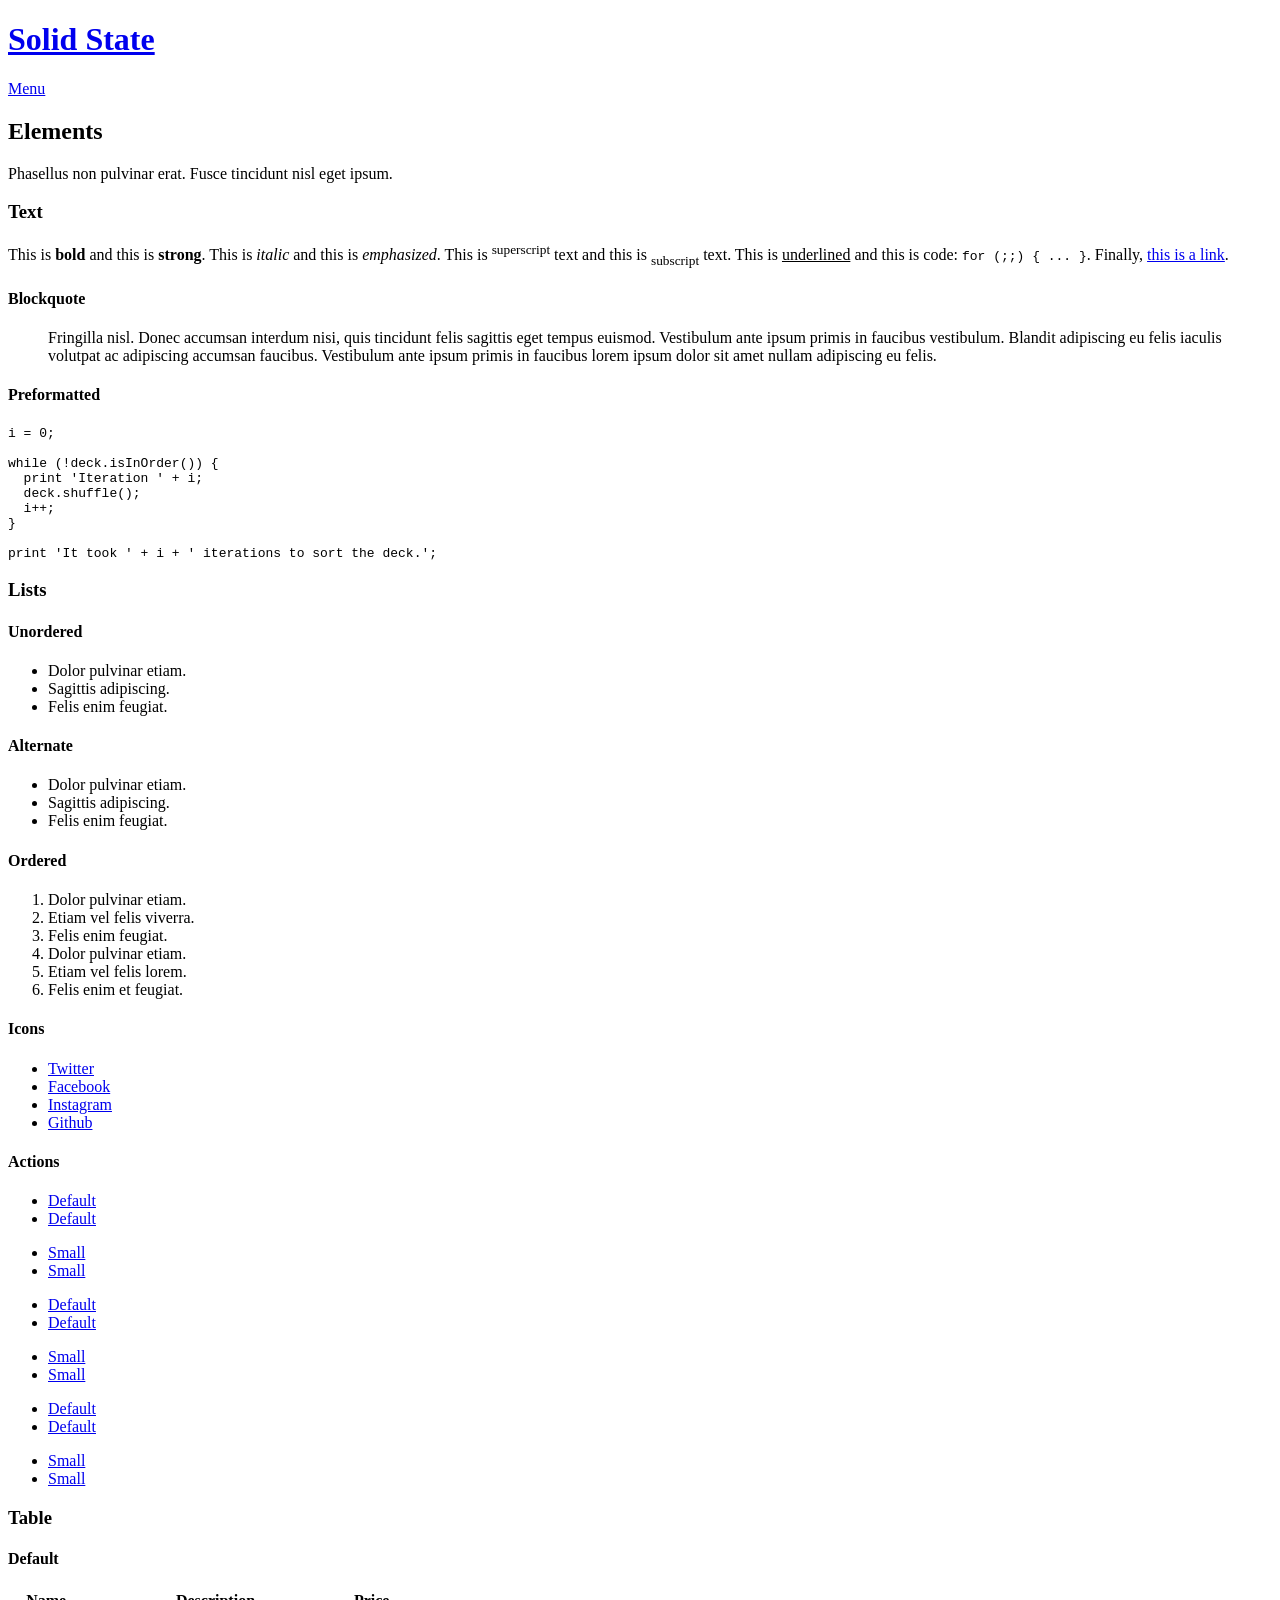
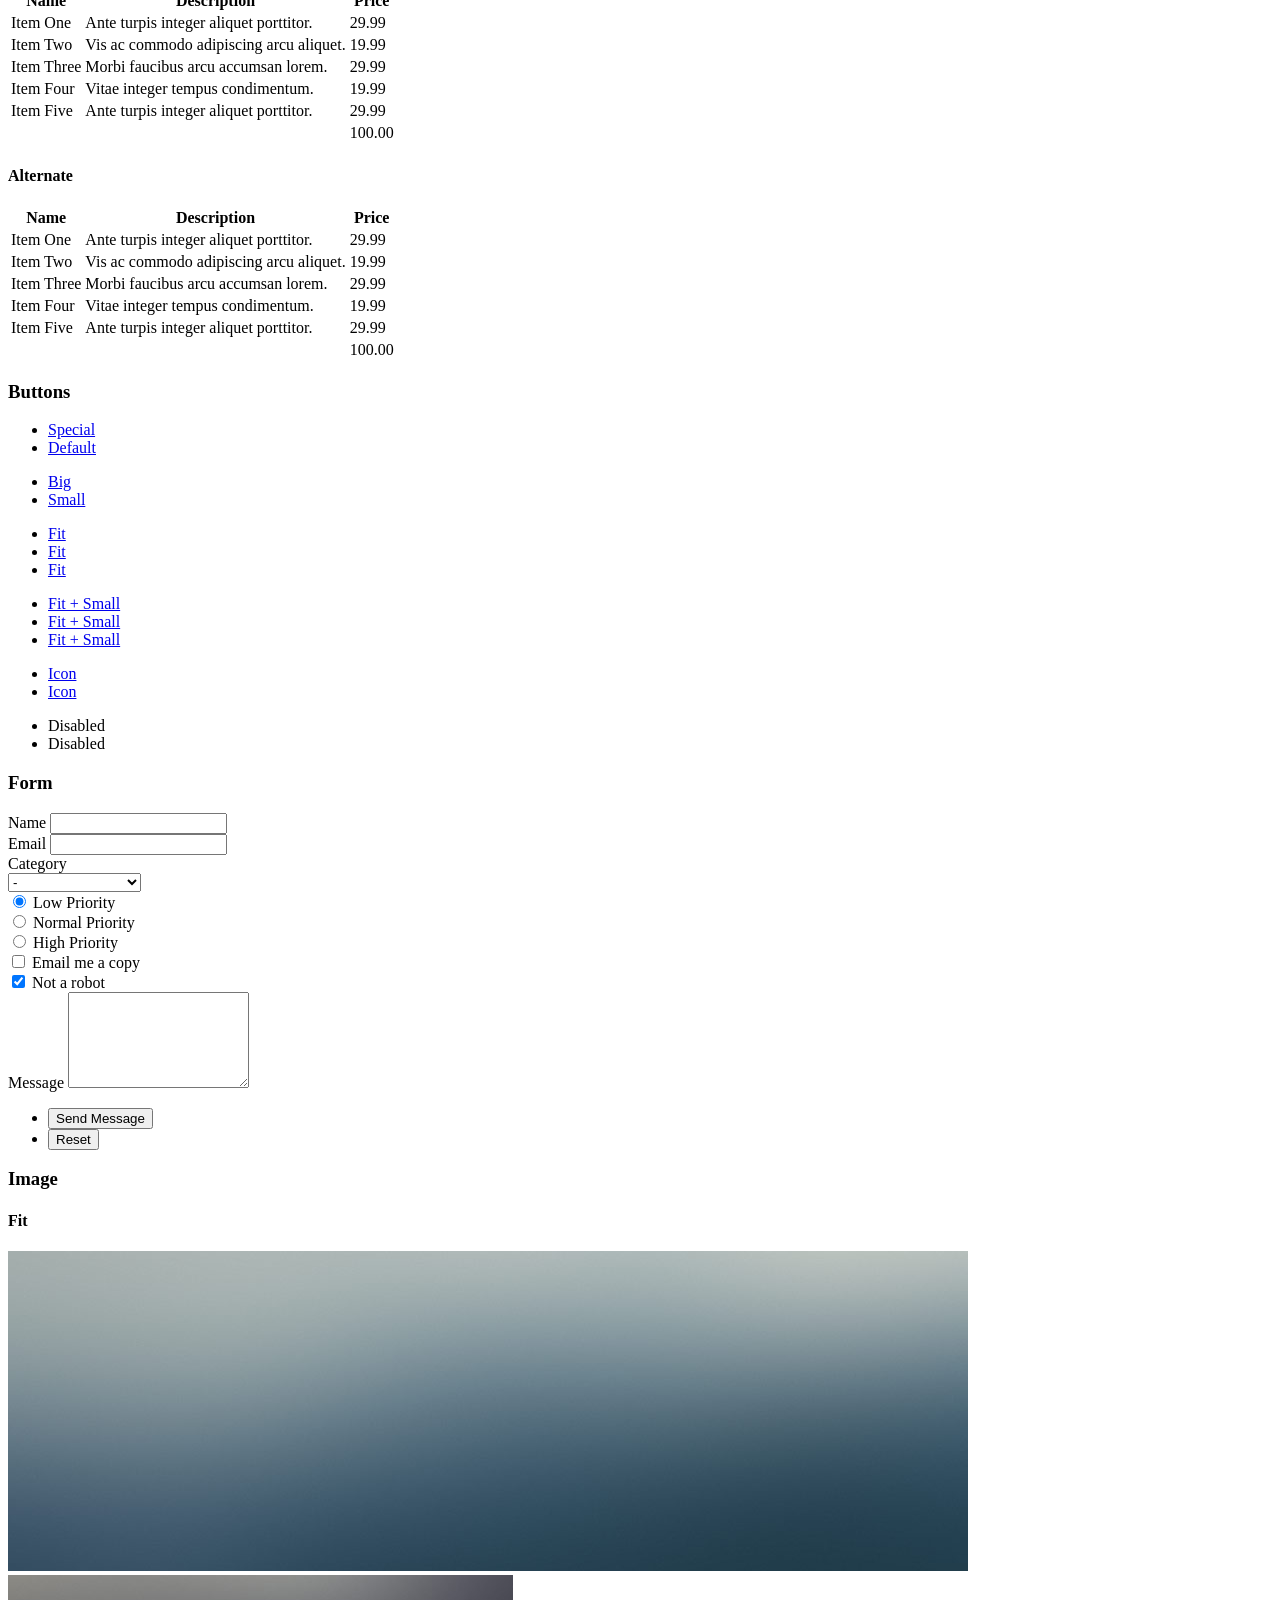
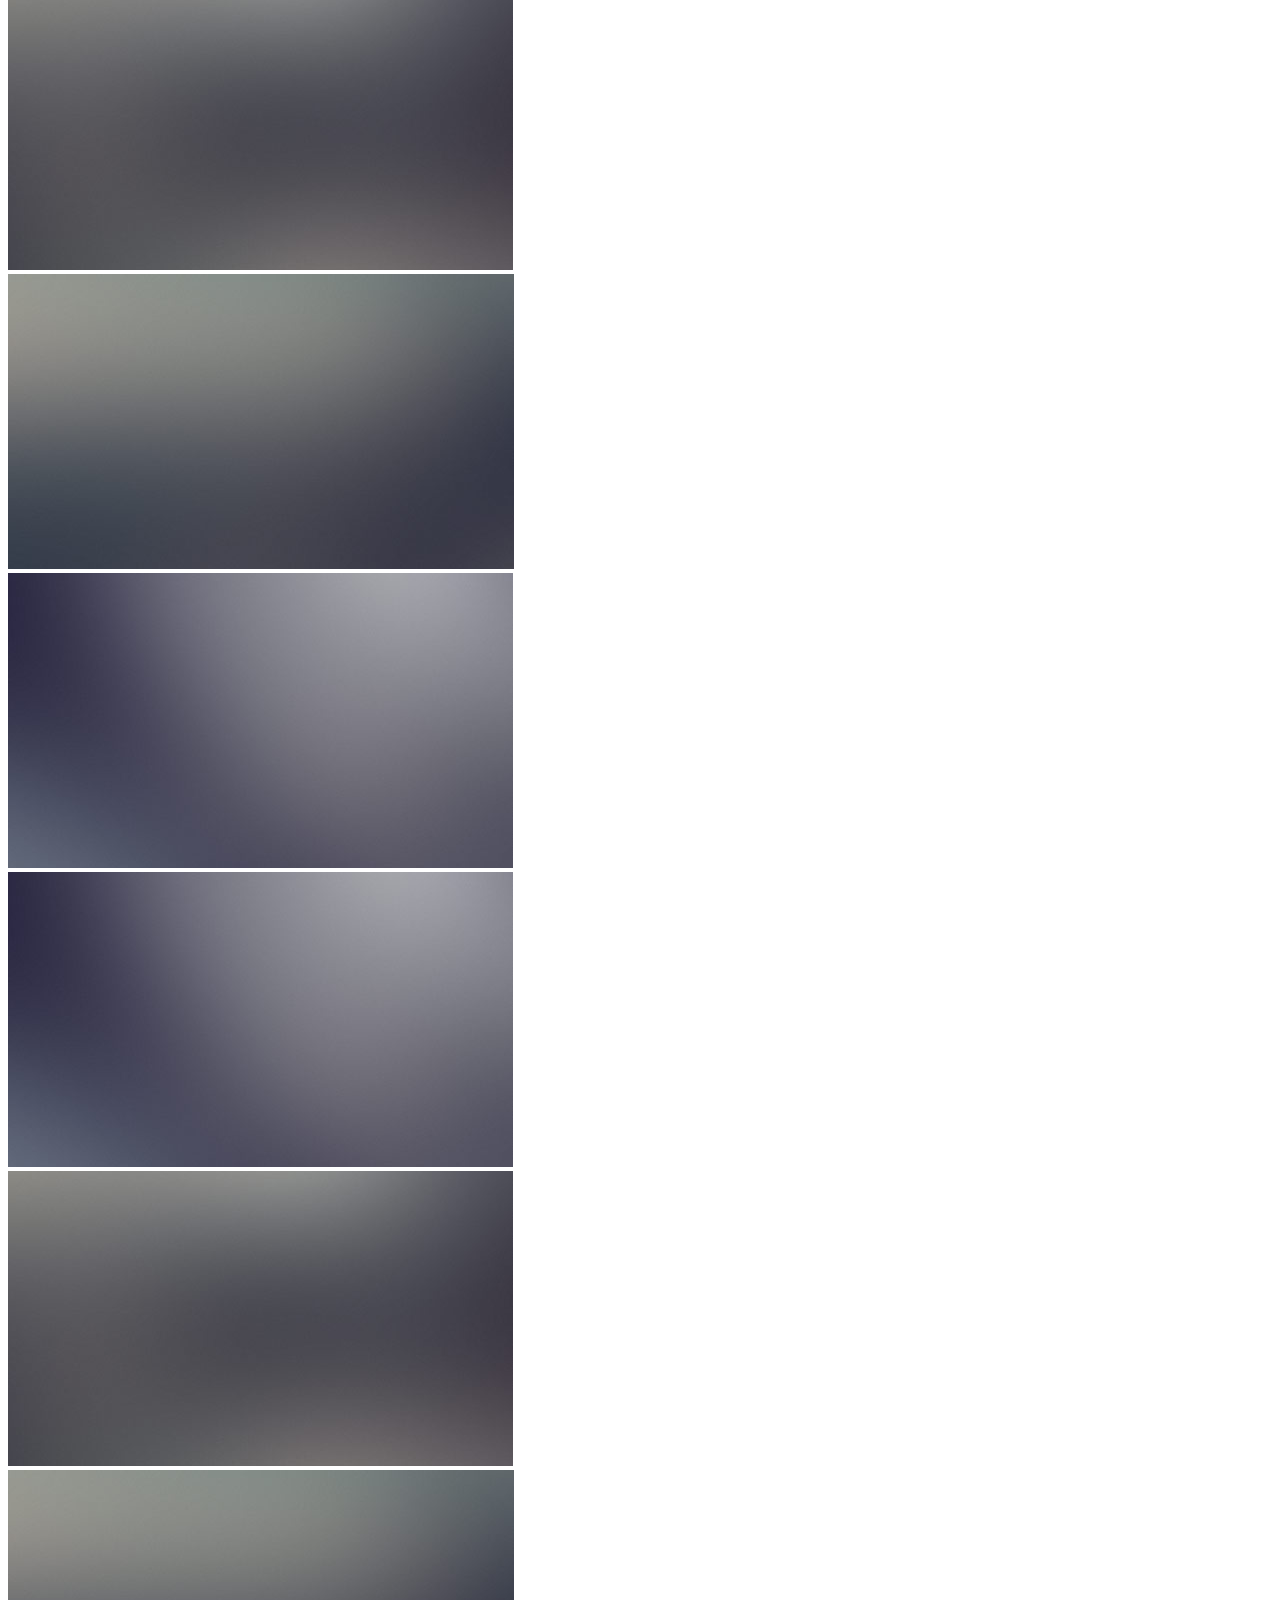
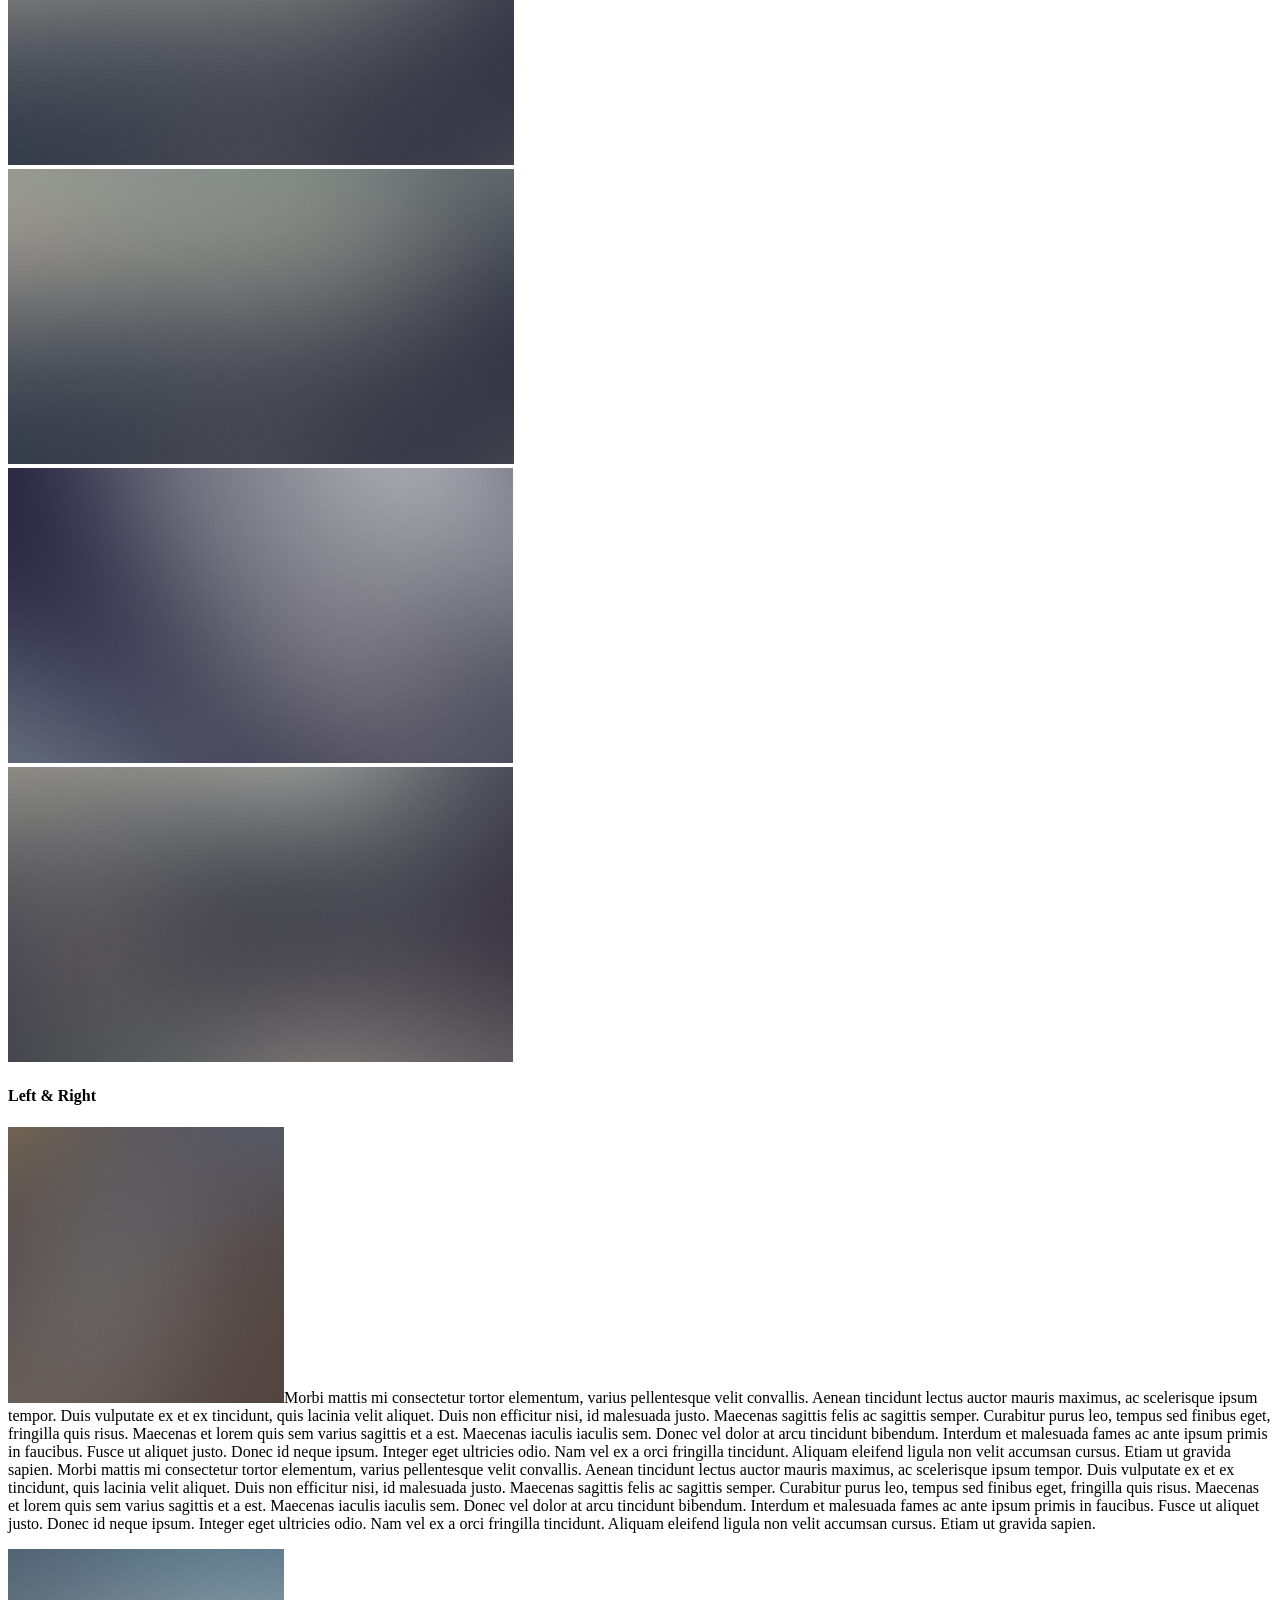
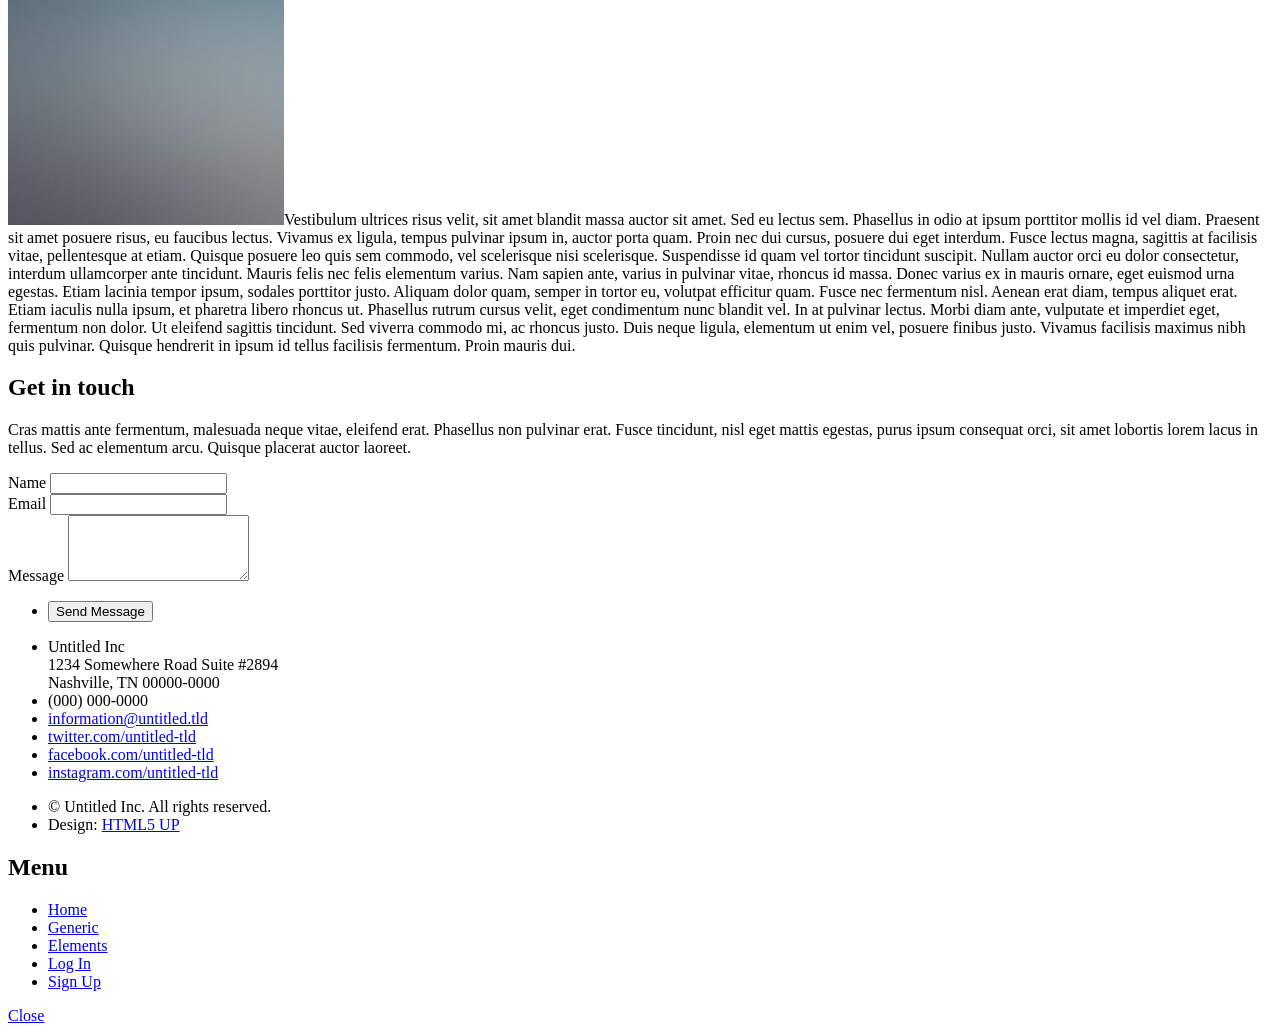
==== commit 4e8634c1: "potato" ====
--- a/elements.html
+++ b/elements.html
@@ -1,12 +1,12 @@
 <!DOCTYPE HTML>
 <!--
-	Hyperspace by HTML5 UP
+	Solid State by HTML5 UP
 	html5up.net | @ajlkn
 	Free for personal and commercial use under the CCA 3.0 license (html5up.net/license)
 -->
 <html>
 	<head>
-		<title>Elements - Hyperspace by HTML5 UP</title>
+		<title>Elements - Solid State by HTML5 UP</title>
 		<meta charset="utf-8" />
 		<meta name="viewport" content="width=device-width, initial-scale=1" />
 		<!--[if lte IE 8]><script src="assets/js/ie/html5shiv.js"></script><![endif]-->
@@ -16,349 +16,389 @@
 	</head>
 	<body>
 
-		<!-- Header -->
-			<header id="header">
-				<a href="index.html" class="title">Hyperspace</a>
-				<nav>
-					<ul>
-						<li><a href="index.html">Home</a></li>
-						<li><a href="generic.html">Generic</a></li>
-						<li><a href="elements.html"  class="active">Elements</a></li>
-					</ul>
-				</nav>
-			</header>
-
-		<!-- Wrapper -->
-			<div id="wrapper">
-
-				<!-- Main -->
-					<section id="main" class="wrapper">
+		<!-- Page Wrapper -->
+			<div id="page-wrapper">
+
+				<!-- Header -->
+					<header id="header">
+						<h1><a href="index.html">Solid State</a></h1>
+						<nav>
+							<a href="#menu">Menu</a>
+						</nav>
+					</header>
+
+				<!-- Menu -->
+					<nav id="menu">
 						<div class="inner">
-							<h1 class="major">Elements</h1>
-
-							<!-- Text -->
-								<section>
-									<h2>Text</h2>
-									<p>This is <b>bold</b> and this is <strong>strong</strong>. This is <i>italic</i> and this is <em>emphasized</em>.
-									This is <sup>superscript</sup> text and this is <sub>subscript</sub> text.
-									This is <u>underlined</u> and this is code: <code>for (;;) { ... }</code>. Finally, <a href="#">this is a link</a>.</p>
-									<hr />
-									<p>Nunc lacinia ante nunc ac lobortis. Interdum adipiscing gravida odio porttitor sem non mi integer non faucibus ornare mi ut ante amet placerat aliquet. Volutpat eu sed ante lacinia sapien lorem accumsan varius montes viverra nibh in adipiscing blandit tempus accumsan.</p>
-									<hr />
-									<h2>Heading Level 2</h2>
-									<h3>Heading Level 3</h3>
-									<h4>Heading Level 4</h4>
-									<hr />
-									<h3>Blockquote</h3>
-									<blockquote>Fringilla nisl. Donec accumsan interdum nisi, quis tincidunt felis sagittis eget tempus euismod. Vestibulum ante ipsum primis in faucibus vestibulum. Blandit adipiscing eu felis iaculis volutpat ac adipiscing accumsan faucibus. Vestibulum ante ipsum primis in faucibus lorem ipsum dolor sit amet nullam adipiscing eu felis.</blockquote>
-									<h3>Preformatted</h3>
-									<pre><code>i = 0;
+							<h2>Menu</h2>
+							<ul class="links">
+								<li><a href="index.html">Home</a></li>
+								<li><a href="generic.html">Generic</a></li>
+								<li><a href="elements.html">Elements</a></li>
+								<li><a href="#">Log In</a></li>
+								<li><a href="#">Sign Up</a></li>
+							</ul>
+							<a href="#" class="close">Close</a>
+						</div>
+					</nav>
+
+				<!-- Wrapper -->
+					<section id="wrapper">
+						<header>
+							<div class="inner">
+								<h2>Elements</h2>
+								<p>Phasellus non pulvinar erat. Fusce tincidunt nisl eget ipsum.</p>
+							</div>
+						</header>
+
+						<!-- Content -->
+							<div class="wrapper">
+								<div class="inner">
+
+									<section>
+										<h3 class="major">Text</h3>
+										<p>This is <b>bold</b> and this is <strong>strong</strong>. This is <i>italic</i> and this is <em>emphasized</em>.
+										This is <sup>superscript</sup> text and this is <sub>subscript</sub> text.
+										This is <u>underlined</u> and this is code: <code>for (;;) { ... }</code>. Finally, <a href="#">this is a link</a>.</p>
+										<h4>Blockquote</h4>
+										<blockquote>Fringilla nisl. Donec accumsan interdum nisi, quis tincidunt felis sagittis eget tempus euismod. Vestibulum ante ipsum primis in faucibus vestibulum. Blandit adipiscing eu felis iaculis volutpat ac adipiscing accumsan faucibus. Vestibulum ante ipsum primis in faucibus lorem ipsum dolor sit amet nullam adipiscing eu felis.</blockquote>
+										<h4>Preformatted</h4>
+										<pre><code>i = 0;
 
 while (!deck.isInOrder()) {
-print 'Iteration ' + i;
-deck.shuffle();
-i++;
+  print 'Iteration ' + i;
+  deck.shuffle();
+  i++;
 }
 
 print 'It took ' + i + ' iterations to sort the deck.';</code></pre>
-								</section>
-
-							<!-- Lists -->
-								<section>
-									<h2>Lists</h2>
-									<div class="row">
-										<div class="6u 12u$(medium)">
-											<h3>Unordered</h3>
-											<ul>
-												<li>Dolor pulvinar etiam.</li>
-												<li>Sagittis adipiscing.</li>
-												<li>Felis enim feugiat.</li>
-											</ul>
-											<h3>Alternate</h3>
-											<ul class="alt">
-												<li>Dolor pulvinar etiam.</li>
-												<li>Sagittis adipiscing.</li>
-												<li>Felis enim feugiat.</li>
-											</ul>
+									</section>
+
+									<section>
+										<h3 class="major">Lists</h3>
+										<div class="row">
+											<div class="6u 12u$(medium)">
+												<h4>Unordered</h4>
+												<ul>
+													<li>Dolor pulvinar etiam.</li>
+													<li>Sagittis adipiscing.</li>
+													<li>Felis enim feugiat.</li>
+												</ul>
+												<h4>Alternate</h4>
+												<ul class="alt">
+													<li>Dolor pulvinar etiam.</li>
+													<li>Sagittis adipiscing.</li>
+													<li>Felis enim feugiat.</li>
+												</ul>
+											</div>
+											<div class="6u$ 12u$(medium)">
+												<h4>Ordered</h4>
+												<ol>
+													<li>Dolor pulvinar etiam.</li>
+													<li>Etiam vel felis viverra.</li>
+													<li>Felis enim feugiat.</li>
+													<li>Dolor pulvinar etiam.</li>
+													<li>Etiam vel felis lorem.</li>
+													<li>Felis enim et feugiat.</li>
+												</ol>
+												<h4>Icons</h4>
+												<ul class="icons">
+													<li><a href="#" class="icon fa-twitter"><span class="label">Twitter</span></a></li>
+													<li><a href="#" class="icon fa-facebook"><span class="label">Facebook</span></a></li>
+													<li><a href="#" class="icon fa-instagram"><span class="label">Instagram</span></a></li>
+													<li><a href="#" class="icon fa-github"><span class="label">Github</span></a></li>
+												</ul>
+											</div>
 										</div>
-										<div class="6u$ 12u$(medium)">
-											<h3>Ordered</h3>
-											<ol>
-												<li>Dolor pulvinar etiam.</li>
-												<li>Etiam vel felis viverra.</li>
-												<li>Felis enim feugiat.</li>
-												<li>Dolor pulvinar etiam.</li>
-												<li>Etiam vel felis lorem.</li>
-												<li>Felis enim et feugiat.</li>
-											</ol>
-											<h3>Icons</h3>
-											<ul class="icons">
-												<li><a href="#" class="icon fa-twitter"><span class="label">Twitter</span></a></li>
-												<li><a href="#" class="icon fa-facebook"><span class="label">Facebook</span></a></li>
-												<li><a href="#" class="icon fa-instagram"><span class="label">Instagram</span></a></li>
-												<li><a href="#" class="icon fa-github"><span class="label">Github</span></a></li>
-											</ul>
+										<h4>Actions</h4>
+										<div class="row">
+											<div class="6u 12u$(medium)">
+												<ul class="actions">
+													<li><a href="#" class="button special">Default</a></li>
+													<li><a href="#" class="button">Default</a></li>
+												</ul>
+												<ul class="actions small">
+													<li><a href="#" class="button special small">Small</a></li>
+													<li><a href="#" class="button small">Small</a></li>
+												</ul>
+												<ul class="actions vertical">
+													<li><a href="#" class="button special">Default</a></li>
+													<li><a href="#" class="button">Default</a></li>
+												</ul>
+												<ul class="actions vertical small">
+													<li><a href="#" class="button special small">Small</a></li>
+													<li><a href="#" class="button small">Small</a></li>
+												</ul>
+											</div>
+											<div class="6u 12u$(medium)">
+												<ul class="actions vertical">
+													<li><a href="#" class="button special fit">Default</a></li>
+													<li><a href="#" class="button fit">Default</a></li>
+												</ul>
+												<ul class="actions vertical small">
+													<li><a href="#" class="button special small fit">Small</a></li>
+													<li><a href="#" class="button small fit">Small</a></li>
+												</ul>
+											</div>
 										</div>
-									</div>
-									<h2>Actions</h2>
-									<div class="row">
-										<div class="6u 12u$(medium)">
-											<ul class="actions">
-												<li><a href="#" class="button special">Default</a></li>
-												<li><a href="#" class="button">Default</a></li>
-											</ul>
-											<ul class="actions small">
-												<li><a href="#" class="button special small">Small</a></li>
-												<li><a href="#" class="button small">Small</a></li>
-											</ul>
-											<ul class="actions vertical">
-												<li><a href="#" class="button special">Default</a></li>
-												<li><a href="#" class="button">Default</a></li>
-											</ul>
-											<ul class="actions vertical small">
-												<li><a href="#" class="button special small">Small</a></li>
-												<li><a href="#" class="button small">Small</a></li>
-											</ul>
+									</section>
+
+									<section>
+										<h3 class="major">Table</h3>
+										<h4>Default</h4>
+										<div class="table-wrapper">
+											<table>
+												<thead>
+													<tr>
+														<th>Name</th>
+														<th>Description</th>
+														<th>Price</th>
+													</tr>
+												</thead>
+												<tbody>
+													<tr>
+														<td>Item One</td>
+														<td>Ante turpis integer aliquet porttitor.</td>
+														<td>29.99</td>
+													</tr>
+													<tr>
+														<td>Item Two</td>
+														<td>Vis ac commodo adipiscing arcu aliquet.</td>
+														<td>19.99</td>
+													</tr>
+													<tr>
+														<td>Item Three</td>
+														<td> Morbi faucibus arcu accumsan lorem.</td>
+														<td>29.99</td>
+													</tr>
+													<tr>
+														<td>Item Four</td>
+														<td>Vitae integer tempus condimentum.</td>
+														<td>19.99</td>
+													</tr>
+													<tr>
+														<td>Item Five</td>
+														<td>Ante turpis integer aliquet porttitor.</td>
+														<td>29.99</td>
+													</tr>
+												</tbody>
+												<tfoot>
+													<tr>
+														<td colspan="2"></td>
+														<td>100.00</td>
+													</tr>
+												</tfoot>
+											</table>
 										</div>
-										<div class="6u 12u$(medium)">
-											<ul class="actions vertical">
-												<li><a href="#" class="button special fit">Default</a></li>
-												<li><a href="#" class="button fit">Default</a></li>
-											</ul>
-											<ul class="actions vertical small">
-												<li><a href="#" class="button special small fit">Small</a></li>
-												<li><a href="#" class="button small fit">Small</a></li>
-											</ul>
+
+										<h4>Alternate</h4>
+										<div class="table-wrapper">
+											<table class="alt">
+												<thead>
+													<tr>
+														<th>Name</th>
+														<th>Description</th>
+														<th>Price</th>
+													</tr>
+												</thead>
+												<tbody>
+													<tr>
+														<td>Item One</td>
+														<td>Ante turpis integer aliquet porttitor.</td>
+														<td>29.99</td>
+													</tr>
+													<tr>
+														<td>Item Two</td>
+														<td>Vis ac commodo adipiscing arcu aliquet.</td>
+														<td>19.99</td>
+													</tr>
+													<tr>
+														<td>Item Three</td>
+														<td> Morbi faucibus arcu accumsan lorem.</td>
+														<td>29.99</td>
+													</tr>
+													<tr>
+														<td>Item Four</td>
+														<td>Vitae integer tempus condimentum.</td>
+														<td>19.99</td>
+													</tr>
+													<tr>
+														<td>Item Five</td>
+														<td>Ante turpis integer aliquet porttitor.</td>
+														<td>29.99</td>
+													</tr>
+												</tbody>
+												<tfoot>
+													<tr>
+														<td colspan="2"></td>
+														<td>100.00</td>
+													</tr>
+												</tfoot>
+											</table>
 										</div>
-									</div>
-								</section>
-
-							<!-- Table -->
-								<section>
-									<h2>Table</h2>
-									<h3>Default</h3>
-									<div class="table-wrapper">
-										<table>
-											<thead>
-												<tr>
-													<th>Name</th>
-													<th>Description</th>
-													<th>Price</th>
-												</tr>
-											</thead>
-											<tbody>
-												<tr>
-													<td>Item One</td>
-													<td>Ante turpis integer aliquet porttitor.</td>
-													<td>29.99</td>
-												</tr>
-												<tr>
-													<td>Item Two</td>
-													<td>Vis ac commodo adipiscing arcu aliquet.</td>
-													<td>19.99</td>
-												</tr>
-												<tr>
-													<td>Item Three</td>
-													<td> Morbi faucibus arcu accumsan lorem.</td>
-													<td>29.99</td>
-												</tr>
-												<tr>
-													<td>Item Four</td>
-													<td>Vitae integer tempus condimentum.</td>
-													<td>19.99</td>
-												</tr>
-												<tr>
-													<td>Item Five</td>
-													<td>Ante turpis integer aliquet porttitor.</td>
-													<td>29.99</td>
-												</tr>
-											</tbody>
-											<tfoot>
-												<tr>
-													<td colspan="2"></td>
-													<td>100.00</td>
-												</tr>
-											</tfoot>
-										</table>
-									</div>
-
-									<h3>Alternate</h3>
-									<div class="table-wrapper">
-										<table class="alt">
-											<thead>
-												<tr>
-													<th>Name</th>
-													<th>Description</th>
-													<th>Price</th>
-												</tr>
-											</thead>
-											<tbody>
-												<tr>
-													<td>Item One</td>
-													<td>Ante turpis integer aliquet porttitor.</td>
-													<td>29.99</td>
-												</tr>
-												<tr>
-													<td>Item Two</td>
-													<td>Vis ac commodo adipiscing arcu aliquet.</td>
-													<td>19.99</td>
-												</tr>
-												<tr>
-													<td>Item Three</td>
-													<td> Morbi faucibus arcu accumsan lorem.</td>
-													<td>29.99</td>
-												</tr>
-												<tr>
-													<td>Item Four</td>
-													<td>Vitae integer tempus condimentum.</td>
-													<td>19.99</td>
-												</tr>
-												<tr>
-													<td>Item Five</td>
-													<td>Ante turpis integer aliquet porttitor.</td>
-													<td>29.99</td>
-												</tr>
-											</tbody>
-											<tfoot>
-												<tr>
-													<td colspan="2"></td>
-													<td>100.00</td>
-												</tr>
-											</tfoot>
-										</table>
-									</div>
-								</section>
-
-							<!-- Buttons -->
-								<section>
-									<h3>Buttons</h3>
-									<ul class="actions">
-										<li><a href="#" class="button special">Special</a></li>
-										<li><a href="#" class="button">Default</a></li>
-									</ul>
-									<ul class="actions">
-										<li><a href="#" class="button big">Big</a></li>
-										<li><a href="#" class="button">Default</a></li>
-										<li><a href="#" class="button small">Small</a></li>
-									</ul>
-									<ul class="actions fit">
-										<li><a href="#" class="button special fit">Fit</a></li>
-										<li><a href="#" class="button fit">Fit</a></li>
-										<li><a href="#" class="button fit">Fit</a></li>
-									</ul>
-									<ul class="actions fit small">
-										<li><a href="#" class="button special fit small">Fit + Small</a></li>
-										<li><a href="#" class="button fit small">Fit + Small</a></li>
-										<li><a href="#" class="button fit small">Fit + Small</a></li>
-									</ul>
-									<ul class="actions">
-										<li><a href="#" class="button special icon fa-download">Icon</a></li>
-										<li><a href="#" class="button icon fa-upload">Icon</a></li>
-										<li><a href="#" class="button icon fa-save">Icon</a></li>
-									</ul>
-									<ul class="actions">
-										<li><span class="button special disabled">Disabled</span></li>
-										<li><span class="button disabled">Disabled</span></li>
-									</ul>
-								</section>
-
-							<!-- Form -->
-								<section>
-									<h2>Form</h2>
-									<form method="post" action="#">
-										<div class="row uniform">
-											<div class="6u 12u$(xsmall)">
-												<input type="text" name="demo-name" id="demo-name" value="" placeholder="Name" />
-											</div>
-											<div class="6u$ 12u$(xsmall)">
-												<input type="email" name="demo-email" id="demo-email" value="" placeholder="Email" />
-											</div>
-											<div class="12u$">
-												<div class="select-wrapper">
-													<select name="demo-category" id="demo-category">
-														<option value="">- Category -</option>
-														<option value="1">Manufacturing</option>
-														<option value="1">Shipping</option>
-														<option value="1">Administration</option>
-														<option value="1">Human Resources</option>
-													</select>
-												</div>
-											</div>
-											<div class="4u 12u$(small)">
-												<input type="radio" id="demo-priority-low" name="demo-priority" checked>
-												<label for="demo-priority-low">Low</label>
-											</div>
-											<div class="4u 12u$(small)">
-												<input type="radio" id="demo-priority-normal" name="demo-priority">
-												<label for="demo-priority-normal">Normal</label>
-											</div>
-											<div class="4u$ 12u$(small)">
-												<input type="radio" id="demo-priority-high" name="demo-priority">
-												<label for="demo-priority-high">High</label>
-											</div>
-											<div class="6u 12u$(small)">
-												<input type="checkbox" id="demo-copy" name="demo-copy">
-												<label for="demo-copy">Email me a copy</label>
-											</div>
-											<div class="6u$ 12u$(small)">
-												<input type="checkbox" id="demo-human" name="demo-human" checked>
-												<label for="demo-human">Not a robot</label>
-											</div>
-											<div class="12u$">
-												<textarea name="demo-message" id="demo-message" placeholder="Enter your message" rows="6"></textarea>
-											</div>
-											<div class="12u$">
-												<ul class="actions">
-													<li><input type="submit" value="Send Message" class="special" /></li>
-													<li><input type="reset" value="Reset" /></li>
-												</ul>
+									</section>
+
+									<section>
+										<h3 class="major">Buttons</h3>
+										<ul class="actions">
+											<li><a href="#" class="button special">Special</a></li>
+											<li><a href="#" class="button">Default</a></li>
+										</ul>
+										<ul class="actions">
+											<li><a href="#" class="button big">Big</a></li>
+											<li><a href="#" class="button small">Small</a></li>
+										</ul>
+										<ul class="actions fit">
+											<li><a href="#" class="button fit">Fit</a></li>
+											<li><a href="#" class="button special fit">Fit</a></li>
+											<li><a href="#" class="button fit">Fit</a></li>
+										</ul>
+										<ul class="actions fit small">
+											<li><a href="#" class="button special fit small">Fit + Small</a></li>
+											<li><a href="#" class="button fit small">Fit + Small</a></li>
+											<li><a href="#" class="button special fit small">Fit + Small</a></li>
+										</ul>
+										<ul class="actions">
+											<li><a href="#" class="button special icon fa-download">Icon</a></li>
+											<li><a href="#" class="button icon fa-download">Icon</a></li>
+										</ul>
+										<ul class="actions">
+											<li><span class="button special disabled">Disabled</span></li>
+											<li><span class="button disabled">Disabled</span></li>
+										</ul>
+									</section>
+
+									<section>
+										<h3 class="major">Form</h3>
+										<form method="post" action="#">
+											<div class="row uniform">
+												<div class="6u 12u$(xsmall)">
+													<label for="demo-name">Name</label>
+													<input type="text" name="demo-name" id="demo-name" value="" />
+												</div>
+												<div class="6u$ 12u$(xsmall)">
+													<label for="demo-email">Email</label>
+													<input type="email" name="demo-email" id="demo-email" value="" />
+												</div>
+												<div class="12u$">
+													<label for="demo-category">Category</label>
+													<div class="select-wrapper">
+														<select name="demo-category" id="demo-category">
+															<option value="">-</option>
+															<option value="1">Manufacturing</option>
+															<option value="1">Shipping</option>
+															<option value="1">Administration</option>
+															<option value="1">Human Resources</option>
+														</select>
+													</div>
+												</div>
+												<div class="4u 12u$(small)">
+													<input type="radio" id="demo-priority-low" name="demo-priority" checked>
+													<label for="demo-priority-low">Low Priority</label>
+												</div>
+												<div class="4u 12u$(small)">
+													<input type="radio" id="demo-priority-normal" name="demo-priority">
+													<label for="demo-priority-normal">Normal Priority</label>
+												</div>
+												<div class="4u$ 12u$(small)">
+													<input type="radio" id="demo-priority-high" name="demo-priority">
+													<label for="demo-priority-high">High Priority</label>
+												</div>
+												<div class="6u 12u$(small)">
+													<input type="checkbox" id="demo-copy" name="demo-copy">
+													<label for="demo-copy">Email me a copy</label>
+												</div>
+												<div class="6u$ 12u$(small)">
+													<input type="checkbox" id="demo-human" name="demo-human" checked>
+													<label for="demo-human">Not a robot</label>
+												</div>
+												<div class="12u$">
+													<label for="demo-message">Message</label>
+													<textarea name="demo-message" id="demo-message" rows="6"></textarea>
+												</div>
+												<div class="12u$">
+													<ul class="actions">
+														<li><input type="submit" value="Send Message" class="special" /></li>
+														<li><input type="reset" value="Reset" /></li>
+													</ul>
+												</div>
+											</div>
+										</form>
+									</section>
+
+									<section>
+										<h3 class="major">Image</h3>
+										<h4>Fit</h4>
+										<div class="box alt">
+											<div class="row uniform">
+												<div class="12u$"><span class="image fit"><img src="images/pic08.jpg" alt="" /></span></div>
+												<div class="4u"><span class="image fit"><img src="images/pic05.jpg" alt="" /></span></div>
+												<div class="4u"><span class="image fit"><img src="images/pic06.jpg" alt="" /></span></div>
+												<div class="4u$"><span class="image fit"><img src="images/pic07.jpg" alt="" /></span></div>
+												<div class="4u"><span class="image fit"><img src="images/pic07.jpg" alt="" /></span></div>
+												<div class="4u"><span class="image fit"><img src="images/pic05.jpg" alt="" /></span></div>
+												<div class="4u$"><span class="image fit"><img src="images/pic06.jpg" alt="" /></span></div>
+												<div class="4u"><span class="image fit"><img src="images/pic06.jpg" alt="" /></span></div>
+												<div class="4u"><span class="image fit"><img src="images/pic07.jpg" alt="" /></span></div>
+												<div class="4u$"><span class="image fit"><img src="images/pic05.jpg" alt="" /></span></div>
 											</div>
 										</div>
-									</form>
-								</section>
-
-							<!-- Image -->
-								<section>
-									<h2>Image</h2>
-									<h3>Fit</h3>
-									<div class="box alt">
-										<div class="row uniform">
-											<div class="12u$"><span class="image fit"><img src="images/pic04.jpg" alt="" /></span></div>
-											<div class="4u"><span class="image fit"><img src="images/pic01.jpg" alt="" /></span></div>
-											<div class="4u"><span class="image fit"><img src="images/pic02.jpg" alt="" /></span></div>
-											<div class="4u$"><span class="image fit"><img src="images/pic03.jpg" alt="" /></span></div>
-											<div class="4u"><span class="image fit"><img src="images/pic03.jpg" alt="" /></span></div>
-											<div class="4u"><span class="image fit"><img src="images/pic01.jpg" alt="" /></span></div>
-											<div class="4u$"><span class="image fit"><img src="images/pic02.jpg" alt="" /></span></div>
-											<div class="4u"><span class="image fit"><img src="images/pic02.jpg" alt="" /></span></div>
-											<div class="4u"><span class="image fit"><img src="images/pic03.jpg" alt="" /></span></div>
-											<div class="4u$"><span class="image fit"><img src="images/pic01.jpg" alt="" /></span></div>
-										</div>
-									</div>
-									<h3>Left &amp; Right</h3>
-									<p><span class="image left"><img src="images/pic05.jpg" alt="" /></span>Fringilla nisl. Donec accumsan interdum nisi, quis tincidunt felis sagittis eget. tempus euismod. Vestibulum ante ipsum primis in faucibus vestibulum. Blandit adipiscing eu felis iaculis volutpat ac adipiscing accumsan eu faucibus. Integer ac pellentesque praesent tincidunt felis sagittis eget. tempus euismod. Vestibulum ante ipsum primis in faucibus vestibulum. Blandit adipiscing eu felis iaculis volutpat ac adipiscing accumsan eu faucibus. Integer ac pellentesque praesent. Donec accumsan interdum nisi, quis tincidunt felis sagittis eget. tempus euismod. Vestibulum ante ipsum primis in faucibus vestibulum. Blandit adipiscing eu felis iaculis volutpat ac adipiscing accumsan eu faucibus. Integer ac pellentesque praesent tincidunt felis sagittis eget. tempus euismod. Vestibulum ante ipsum primis in faucibus vestibulum. Blandit adipiscing eu felis iaculis volutpat ac adipiscing accumsan eu faucibus. Integer ac pellentesque praesent. Blandit adipiscing eu felis iaculis volutpat ac adipiscing accumsan eu faucibus. Integer ac pellentesque praesent tincidunt felis sagittis eget. tempus euismod. Vestibulum ante ipsum primis in faucibus vestibulum. Blandit adipiscing eu felis iaculis volutpat ac adipiscing accumsan eu faucibus. Integer ac pellentesque praesent.</p>
-									<p><span class="image right"><img src="images/pic06.jpg" alt="" /></span>Fringilla nisl. Donec accumsan interdum nisi, quis tincidunt felis sagittis eget. tempus euismod. Vestibulum ante ipsum primis in faucibus vestibulum. Blandit adipiscing eu felis iaculis volutpat ac adipiscing accumsan eu faucibus. Integer ac pellentesque praesent tincidunt felis sagittis eget. tempus euismod. Vestibulum ante ipsum primis in faucibus vestibulum. Blandit adipiscing eu felis iaculis volutpat ac adipiscing accumsan eu faucibus. Integer ac pellentesque praesent. Donec accumsan interdum nisi, quis tincidunt felis sagittis eget. tempus euismod. Vestibulum ante ipsum primis in faucibus vestibulum. Blandit adipiscing eu felis iaculis volutpat ac adipiscing accumsan eu faucibus. Integer ac pellentesque praesent tincidunt felis sagittis eget. tempus euismod. Vestibulum ante ipsum primis in faucibus vestibulum. Blandit adipiscing eu felis iaculis volutpat ac adipiscing accumsan eu faucibus. Integer ac pellentesque praesent. Blandit adipiscing eu felis iaculis volutpat ac adipiscing accumsan eu faucibus. Integer ac pellentesque praesent tincidunt felis sagittis eget. tempus euismod. Vestibulum ante ipsum primis in faucibus vestibulum. Blandit adipiscing eu felis iaculis volutpat ac adipiscing accumsan eu faucibus. Integer ac pellentesque praesent.</p>
-								</section>
-
+										<h4>Left &amp; Right</h4>
+										<p><span class="image left"><img src="images/pic01.jpg" alt="" /></span>Morbi mattis mi consectetur tortor elementum, varius pellentesque velit convallis. Aenean tincidunt lectus auctor mauris maximus, ac scelerisque ipsum tempor. Duis vulputate ex et ex tincidunt, quis lacinia velit aliquet. Duis non efficitur nisi, id malesuada justo. Maecenas sagittis felis ac sagittis semper. Curabitur purus leo, tempus sed finibus eget, fringilla quis risus. Maecenas et lorem quis sem varius sagittis et a est. Maecenas iaculis iaculis sem. Donec vel dolor at arcu tincidunt bibendum. Interdum et malesuada fames ac ante ipsum primis in faucibus. Fusce ut aliquet justo. Donec id neque ipsum. Integer eget ultricies odio. Nam vel ex a orci fringilla tincidunt. Aliquam eleifend ligula non velit accumsan cursus. Etiam ut gravida sapien. Morbi mattis mi consectetur tortor elementum, varius pellentesque velit convallis. Aenean tincidunt lectus auctor mauris maximus, ac scelerisque ipsum tempor. Duis vulputate ex et ex tincidunt, quis lacinia velit aliquet. Duis non efficitur nisi, id malesuada justo. Maecenas sagittis felis ac sagittis semper. Curabitur purus leo, tempus sed finibus eget, fringilla quis risus. Maecenas et lorem quis sem varius sagittis et a est. Maecenas iaculis iaculis sem. Donec vel dolor at arcu tincidunt bibendum. Interdum et malesuada fames ac ante ipsum primis in faucibus. Fusce ut aliquet justo. Donec id neque ipsum. Integer eget ultricies odio. Nam vel ex a orci fringilla tincidunt. Aliquam eleifend ligula non velit accumsan cursus. Etiam ut gravida sapien.</p>
+										<p><span class="image right"><img src="images/pic02.jpg" alt="" /></span>Vestibulum ultrices risus velit, sit amet blandit massa auctor sit amet. Sed eu lectus sem. Phasellus in odio at ipsum porttitor mollis id vel diam. Praesent sit amet posuere risus, eu faucibus lectus. Vivamus ex ligula, tempus pulvinar ipsum in, auctor porta quam. Proin nec dui cursus, posuere dui eget interdum. Fusce lectus magna, sagittis at facilisis vitae, pellentesque at etiam. Quisque posuere leo quis sem commodo, vel scelerisque nisi scelerisque. Suspendisse id quam vel tortor tincidunt suscipit. Nullam auctor orci eu dolor consectetur, interdum ullamcorper ante tincidunt. Mauris felis nec felis elementum varius. Nam sapien ante, varius in pulvinar vitae, rhoncus id massa. Donec varius ex in mauris ornare, eget euismod urna egestas. Etiam lacinia tempor ipsum, sodales porttitor justo. Aliquam dolor quam, semper in tortor eu, volutpat efficitur quam. Fusce nec fermentum nisl. Aenean erat diam, tempus aliquet erat. Etiam iaculis nulla ipsum, et pharetra libero rhoncus ut. Phasellus rutrum cursus velit, eget condimentum nunc blandit vel. In at pulvinar lectus. Morbi diam ante, vulputate et imperdiet eget, fermentum non dolor. Ut eleifend sagittis tincidunt. Sed viverra commodo mi, ac rhoncus justo. Duis neque ligula, elementum ut enim vel, posuere finibus justo. Vivamus facilisis maximus nibh quis pulvinar. Quisque hendrerit in ipsum id tellus facilisis fermentum. Proin mauris dui.</p>
+									</section>
+
+								</div>
+							</div>
+
+					</section>
+
+				<!-- Footer -->
+					<section id="footer">
+						<div class="inner">
+							<h2 class="major">Get in touch</h2>
+							<p>Cras mattis ante fermentum, malesuada neque vitae, eleifend erat. Phasellus non pulvinar erat. Fusce tincidunt, nisl eget mattis egestas, purus ipsum consequat orci, sit amet lobortis lorem lacus in tellus. Sed ac elementum arcu. Quisque placerat auctor laoreet.</p>
+							<form method="post" action="#">
+								<div class="field">
+									<label for="name">Name</label>
+									<input type="text" name="name" id="name" />
+								</div>
+								<div class="field">
+									<label for="email">Email</label>
+									<input type="email" name="email" id="email" />
+								</div>
+								<div class="field">
+									<label for="message">Message</label>
+									<textarea name="message" id="message" rows="4"></textarea>
+								</div>
+								<ul class="actions">
+									<li><input type="submit" value="Send Message" /></li>
+								</ul>
+							</form>
+							<ul class="contact">
+								<li class="fa-home">
+									Untitled Inc<br />
+									1234 Somewhere Road Suite #2894<br />
+									Nashville, TN 00000-0000
+								</li>
+								<li class="fa-phone">(000) 000-0000</li>
+								<li class="fa-envelope"><a href="#">information@untitled.tld</a></li>
+								<li class="fa-twitter"><a href="#">twitter.com/untitled-tld</a></li>
+								<li class="fa-facebook"><a href="#">facebook.com/untitled-tld</a></li>
+								<li class="fa-instagram"><a href="#">instagram.com/untitled-tld</a></li>
+							</ul>
+							<ul class="copyright">
+								<li>&copy; Untitled Inc. All rights reserved.</li><li>Design: <a href="http://html5up.net">HTML5 UP</a></li>
+							</ul>
 						</div>
 					</section>
 
 			</div>
 
-		<!-- Footer -->
-			<footer id="footer" class="wrapper alt">
-				<div class="inner">
-					<ul class="menu">
-						<li>&copy; Untitled. All rights reserved.</li><li>Design: <a href="http://html5up.net">HTML5 UP</a></li>
-					</ul>
-				</div>
-			</footer>
-
 		<!-- Scripts -->
+			<script src="assets/js/skel.min.js"></script>
 			<script src="assets/js/jquery.min.js"></script>
 			<script src="assets/js/jquery.scrollex.min.js"></script>
-			<script src="assets/js/jquery.scrolly.min.js"></script>
-			<script src="assets/js/skel.min.js"></script>
 			<script src="assets/js/util.js"></script>
 			<!--[if lte IE 8]><script src="assets/js/ie/respond.min.js"></script><![endif]-->
 			<script src="assets/js/main.js"></script>
--- a/assets/css/main.css
+++ b/assets/css/main.css
@@ -1,7 +1,8 @@
 @import url(font-awesome.min.css);
+@import url("https://fonts.googleapis.com/css?family=Raleway:200,700|Source+Sans+Pro:300,600,300italic,600italic");
 
 /*
-	Hyperspace by HTML5 UP
+	Solid State by HTML5 UP
 	html5up.net | @ajlkn
 	Free for personal and commercial use under the CCA 3.0 license (html5up.net/license)
 */
@@ -103,83 +104,83 @@
 	}
 
 	.row > * {
-		padding: 0 0 0 1.5em;
+		padding: 0 0 0 1.75em;
 	}
 
 	.row {
-		margin: 0 0 -1px -1.5em;
+		margin: 0 0 -1px -1.75em;
 	}
 
 	.row.uniform > * {
-		padding: 1.5em 0 0 1.5em;
+		padding: 1.75em 0 0 1.75em;
 	}
 
 	.row.uniform {
-		margin: -1.5em 0 -1px -1.5em;
+		margin: -1.75em 0 -1px -1.75em;
 	}
 
 	.row.\32 00\25 > * {
-		padding: 0 0 0 3em;
+		padding: 0 0 0 3.5em;
 	}
 
 	.row.\32 00\25 {
-		margin: 0 0 -1px -3em;
+		margin: 0 0 -1px -3.5em;
 	}
 
 	.row.uniform.\32 00\25 > * {
-		padding: 3em 0 0 3em;
+		padding: 3.5em 0 0 3.5em;
 	}
 
 	.row.uniform.\32 00\25 {
-		margin: -3em 0 -1px -3em;
+		margin: -3.5em 0 -1px -3.5em;
 	}
 
 	.row.\31 50\25 > * {
-		padding: 0 0 0 2.25em;
+		padding: 0 0 0 2.625em;
 	}
 
 	.row.\31 50\25 {
-		margin: 0 0 -1px -2.25em;
+		margin: 0 0 -1px -2.625em;
 	}
 
 	.row.uniform.\31 50\25 > * {
-		padding: 2.25em 0 0 2.25em;
+		padding: 2.625em 0 0 2.625em;
 	}
 
 	.row.uniform.\31 50\25 {
-		margin: -2.25em 0 -1px -2.25em;
+		margin: -2.625em 0 -1px -2.625em;
 	}
 
 	.row.\35 0\25 > * {
-		padding: 0 0 0 0.75em;
+		padding: 0 0 0 0.875em;
 	}
 
 	.row.\35 0\25 {
-		margin: 0 0 -1px -0.75em;
+		margin: 0 0 -1px -0.875em;
 	}
 
 	.row.uniform.\35 0\25 > * {
-		padding: 0.75em 0 0 0.75em;
+		padding: 0.875em 0 0 0.875em;
 	}
 
 	.row.uniform.\35 0\25 {
-		margin: -0.75em 0 -1px -0.75em;
+		margin: -0.875em 0 -1px -0.875em;
 	}
 
 	.row.\32 5\25 > * {
-		padding: 0 0 0 0.375em;
+		padding: 0 0 0 0.4375em;
 	}
 
 	.row.\32 5\25 {
-		margin: 0 0 -1px -0.375em;
+		margin: 0 0 -1px -0.4375em;
 	}
 
 	.row.uniform.\32 5\25 > * {
-		padding: 0.375em 0 0 0.375em;
+		padding: 0.4375em 0 0 0.4375em;
 	}
 
 	.row.uniform.\32 5\25 {
-		margin: -0.375em 0 -1px -0.375em;
+		margin: -0.4375em 0 -1px -0.4375em;
 	}
 
 	.\31 2u, .\31 2u\24 {
@@ -316,83 +317,83 @@
 	@media screen and (max-width: 1680px) {
 
 		.row > * {
-			padding: 0 0 0 1.5em;
+			padding: 0 0 0 1.75em;
 		}
 
 		.row {
-			margin: 0 0 -1px -1.5em;
+			margin: 0 0 -1px -1.75em;
 		}
 
 		.row.uniform > * {
-			padding: 1.5em 0 0 1.5em;
+			padding: 1.75em 0 0 1.75em;
 		}
 
 		.row.uniform {
-			margin: -1.5em 0 -1px -1.5em;
+			margin: -1.75em 0 -1px -1.75em;
 		}
 
 		.row.\32 00\25 > * {
-			padding: 0 0 0 3em;
+			padding: 0 0 0 3.5em;
 		}
 
 		.row.\32 00\25 {
-			margin: 0 0 -1px -3em;
+			margin: 0 0 -1px -3.5em;
 		}
 
 		.row.uniform.\32 00\25 > * {
-			padding: 3em 0 0 3em;
+			padding: 3.5em 0 0 3.5em;
 		}
 
 		.row.uniform.\32 00\25 {
-			margin: -3em 0 -1px -3em;
+			margin: -3.5em 0 -1px -3.5em;
 		}
 
 		.row.\31 50\25 > * {
-			padding: 0 0 0 2.25em;
+			padding: 0 0 0 2.625em;
 		}
 
 		.row.\31 50\25 {
-			margin: 0 0 -1px -2.25em;
+			margin: 0 0 -1px -2.625em;
 		}
 
 		.row.uniform.\31 50\25 > * {
-			padding: 2.25em 0 0 2.25em;
+			padding: 2.625em 0 0 2.625em;
 		}
 
 		.row.uniform.\31 50\25 {
-			margin: -2.25em 0 -1px -2.25em;
+			margin: -2.625em 0 -1px -2.625em;
 		}
 
 		.row.\35 0\25 > * {
-			padding: 0 0 0 0.75em;
+			padding: 0 0 0 0.875em;
 		}
 
 		.row.\35 0\25 {
-			margin: 0 0 -1px -0.75em;
+			margin: 0 0 -1px -0.875em;
 		}
 
 		.row.uniform.\35 0\25 > * {
-			padding: 0.75em 0 0 0.75em;
+			padding: 0.875em 0 0 0.875em;
 		}
 
 		.row.uniform.\35 0\25 {
-			margin: -0.75em 0 -1px -0.75em;
+			margin: -0.875em 0 -1px -0.875em;
 		}
 
 		.row.\32 5\25 > * {
-			padding: 0 0 0 0.375em;
+			padding: 0 0 0 0.4375em;
 		}
 
 		.row.\32 5\25 {
-			margin: 0 0 -1px -0.375em;
+			margin: 0 0 -1px -0.4375em;
 		}
 
 		.row.uniform.\32 5\25 > * {
-			padding: 0.375em 0 0 0.375em;
+			padding: 0.4375em 0 0 0.4375em;
 		}
 
 		.row.uniform.\32 5\25 {
-			margin: -0.375em 0 -1px -0.375em;
+			margin: -0.4375em 0 -1px -0.4375em;
 		}
 
 		.\31 2u\28xlarge\29, .\31 2u\24\28xlarge\29 {
@@ -531,83 +532,83 @@
 	@media screen and (max-width: 1280px) {
 
 		.row > * {
-			padding: 0 0 0 1.5em;
+			padding: 0 0 0 1.75em;
 		}
 
 		.row {
-			margin: 0 0 -1px -1.5em;
+			margin: 0 0 -1px -1.75em;
 		}
 
 		.row.uniform > * {
-			padding: 1.5em 0 0 1.5em;
+			padding: 1.75em 0 0 1.75em;
 		}
 
 		.row.uniform {
-			margin: -1.5em 0 -1px -1.5em;
+			margin: -1.75em 0 -1px -1.75em;
 		}
 
 		.row.\32 00\25 > * {
-			padding: 0 0 0 3em;
+			padding: 0 0 0 3.5em;
 		}
 
 		.row.\32 00\25 {
-			margin: 0 0 -1px -3em;
+			margin: 0 0 -1px -3.5em;
 		}
 
 		.row.uniform.\32 00\25 > * {
-			padding: 3em 0 0 3em;
+			padding: 3.5em 0 0 3.5em;
 		}
 
 		.row.uniform.\32 00\25 {
-			margin: -3em 0 -1px -3em;
+			margin: -3.5em 0 -1px -3.5em;
 		}
 
 		.row.\31 50\25 > * {
-			padding: 0 0 0 2.25em;
+			padding: 0 0 0 2.625em;
 		}
 
 		.row.\31 50\25 {
-			margin: 0 0 -1px -2.25em;
+			margin: 0 0 -1px -2.625em;
 		}
 
 		.row.uniform.\31 50\25 > * {
-			padding: 2.25em 0 0 2.25em;
+			padding: 2.625em 0 0 2.625em;
 		}
 
 		.row.uniform.\31 50\25 {
-			margin: -2.25em 0 -1px -2.25em;
+			margin: -2.625em 0 -1px -2.625em;
 		}
 
 		.row.\35 0\25 > * {
-			padding: 0 0 0 0.75em;
+			padding: 0 0 0 0.875em;
 		}
 
 		.row.\35 0\25 {
-			margin: 0 0 -1px -0.75em;
+			margin: 0 0 -1px -0.875em;
 		}
 
 		.row.uniform.\35 0\25 > * {
-			padding: 0.75em 0 0 0.75em;
+			padding: 0.875em 0 0 0.875em;
 		}
 
 		.row.uniform.\35 0\25 {
-			margin: -0.75em 0 -1px -0.75em;
+			margin: -0.875em 0 -1px -0.875em;
 		}
 
 		.row.\32 5\25 > * {
-			padding: 0 0 0 0.375em;
+			padding: 0 0 0 0.4375em;
 		}
 
 		.row.\32 5\25 {
-			margin: 0 0 -1px -0.375em;
+			margin: 0 0 -1px -0.4375em;
 		}
 
 		.row.uniform.\32 5\25 > * {
-			padding: 0.375em 0 0 0.375em;
+			padding: 0.4375em 0 0 0.4375em;
 		}
 
 		.row.uniform.\32 5\25 {
-			margin: -0.375em 0 -1px -0.375em;
+			margin: -0.4375em 0 -1px -0.4375em;
 		}
 
 		.\31 2u\28large\29, .\31 2u\24\28large\29 {
@@ -746,83 +747,83 @@
 	@media screen and (max-width: 980px) {
 
 		.row > * {
-			padding: 0 0 0 1.5em;
+			padding: 0 0 0 1.75em;
 		}
 
 		.row {
-			margin: 0 0 -1px -1.5em;
+			margin: 0 0 -1px -1.75em;
 		}
 
 		.row.uniform > * {
-			padding: 1.5em 0 0 1.5em;
+			padding: 1.75em 0 0 1.75em;
 		}
 
 		.row.uniform {
-			margin: -1.5em 0 -1px -1.5em;
+			margin: -1.75em 0 -1px -1.75em;
 		}
 
 		.row.\32 00\25 > * {
-			padding: 0 0 0 3em;
+			padding: 0 0 0 3.5em;
 		}
 
 		.row.\32 00\25 {
-			margin: 0 0 -1px -3em;
+			margin: 0 0 -1px -3.5em;
 		}
 
 		.row.uniform.\32 00\25 > * {
-			padding: 3em 0 0 3em;
+			padding: 3.5em 0 0 3.5em;
 		}
 
 		.row.uniform.\32 00\25 {
-			margin: -3em 0 -1px -3em;
+			margin: -3.5em 0 -1px -3.5em;
 		}
 
 		.row.\31 50\25 > * {
-			padding: 0 0 0 2.25em;
+			padding: 0 0 0 2.625em;
 		}
 
 		.row.\31 50\25 {
-			margin: 0 0 -1px -2.25em;
+			margin: 0 0 -1px -2.625em;
 		}
 
 		.row.uniform.\31 50\25 > * {
-			padding: 2.25em 0 0 2.25em;
+			padding: 2.625em 0 0 2.625em;
 		}
 
 		.row.uniform.\31 50\25 {
-			margin: -2.25em 0 -1px -2.25em;
+			margin: -2.625em 0 -1px -2.625em;
 		}
 
 		.row.\35 0\25 > * {
-			padding: 0 0 0 0.75em;
+			padding: 0 0 0 0.875em;
 		}
 
 		.row.\35 0\25 {
-			margin: 0 0 -1px -0.75em;
+			margin: 0 0 -1px -0.875em;
 		}
 
 		.row.uniform.\35 0\25 > * {
-			padding: 0.75em 0 0 0.75em;
+			padding: 0.875em 0 0 0.875em;
 		}
 
 		.row.uniform.\35 0\25 {
-			margin: -0.75em 0 -1px -0.75em;
+			margin: -0.875em 0 -1px -0.875em;
 		}
 
 		.row.\32 5\25 > * {
-			padding: 0 0 0 0.375em;
+			padding: 0 0 0 0.4375em;
 		}
 
 		.row.\32 5\25 {
-			margin: 0 0 -1px -0.375em;
+			margin: 0 0 -1px -0.4375em;
 		}
 
 		.row.uniform.\32 5\25 > * {
-			padding: 0.375em 0 0 0.375em;
+			padding: 0.4375em 0 0 0.4375em;
 		}
 
 		.row.uniform.\32 5\25 {
-			margin: -0.375em 0 -1px -0.375em;
+			margin: -0.4375em 0 -1px -0.4375em;
 		}
 
 		.\31 2u\28medium\29, .\31 2u\24\28medium\29 {
@@ -961,83 +962,83 @@
 	@media screen and (max-width: 736px) {
 
 		.row > * {
-			padding: 0 0 0 1.5em;
+			padding: 0 0 0 1.25em;
 		}
 
 		.row {
-			margin: 0 0 -1px -1.5em;
+			margin: 0 0 -1px -1.25em;
 		}
 
 		.row.uniform > * {
-			padding: 1.5em 0 0 1.5em;
+			padding: 1.25em 0 0 1.25em;
 		}
 
 		.row.uniform {
-			margin: -1.5em 0 -1px -1.5em;
+			margin: -1.25em 0 -1px -1.25em;
 		}
 
 		.row.\32 00\25 > * {
-			padding: 0 0 0 3em;
+			padding: 0 0 0 2.5em;
 		}
 
 		.row.\32 00\25 {
-			margin: 0 0 -1px -3em;
+			margin: 0 0 -1px -2.5em;
 		}
 
 		.row.uniform.\32 00\25 > * {
-			padding: 3em 0 0 3em;
+			padding: 2.5em 0 0 2.5em;
 		}
 
 		.row.uniform.\32 00\25 {
-			margin: -3em 0 -1px -3em;
+			margin: -2.5em 0 -1px -2.5em;
 		}
 
 		.row.\31 50\25 > * {
-			padding: 0 0 0 2.25em;
+			padding: 0 0 0 1.875em;
 		}
 
 		.row.\31 50\25 {
-			margin: 0 0 -1px -2.25em;
+			margin: 0 0 -1px -1.875em;
 		}
 
 		.row.uniform.\31 50\25 > * {
-			padding: 2.25em 0 0 2.25em;
+			padding: 1.875em 0 0 1.875em;
 		}
 
 		.row.uniform.\31 50\25 {
-			margin: -2.25em 0 -1px -2.25em;
+			margin: -1.875em 0 -1px -1.875em;
 		}
 
 		.row.\35 0\25 > * {
-			padding: 0 0 0 0.75em;
+			padding: 0 0 0 0.625em;
 		}
 
 		.row.\35 0\25 {
-			margin: 0 0 -1px -0.75em;
+			margin: 0 0 -1px -0.625em;
 		}
 
 		.row.uniform.\35 0\25 > * {
-			padding: 0.75em 0 0 0.75em;
+			padding: 0.625em 0 0 0.625em;
 		}
 
 		.row.uniform.\35 0\25 {
-			margin: -0.75em 0 -1px -0.75em;
+			margin: -0.625em 0 -1px -0.625em;
 		}
 
 		.row.\32 5\25 > * {
-			padding: 0 0 0 0.375em;
+			padding: 0 0 0 0.3125em;
 		}
 
 		.row.\32 5\25 {
-			margin: 0 0 -1px -0.375em;
+			margin: 0 0 -1px -0.3125em;
 		}
 
 		.row.uniform.\32 5\25 > * {
-			padding: 0.375em 0 0 0.375em;
+			padding: 0.3125em 0 0 0.3125em;
 		}
 
 		.row.uniform.\32 5\25 {
-			margin: -0.375em 0 -1px -0.375em;
+			margin: -0.3125em 0 -1px -0.3125em;
 		}
 
 		.\31 2u\28small\29, .\31 2u\24\28small\29 {
@@ -1173,86 +1174,86 @@
 
 	}
 
-	@media screen and (max-width: 480px) {
+	@media screen and (max-width: 640px) {
 
 		.row > * {
-			padding: 0 0 0 1.5em;
+			padding: 0 0 0 1.25em;
 		}
 
 		.row {
-			margin: 0 0 -1px -1.5em;
+			margin: 0 0 -1px -1.25em;
 		}
 
 		.row.uniform > * {
-			padding: 1.5em 0 0 1.5em;
+			padding: 1.25em 0 0 1.25em;
 		}
 
 		.row.uniform {
-			margin: -1.5em 0 -1px -1.5em;
+			margin: -1.25em 0 -1px -1.25em;
 		}
 
 		.row.\32 00\25 > * {
-			padding: 0 0 0 3em;
+			padding: 0 0 0 2.5em;
 		}
 
 		.row.\32 00\25 {
-			margin: 0 0 -1px -3em;
+			margin: 0 0 -1px -2.5em;
 		}
 
 		.row.uniform.\32 00\25 > * {
-			padding: 3em 0 0 3em;
+			padding: 2.5em 0 0 2.5em;
 		}
 
 		.row.uniform.\32 00\25 {
-			margin: -3em 0 -1px -3em;
+			margin: -2.5em 0 -1px -2.5em;
 		}
 
 		.row.\31 50\25 > * {
-			padding: 0 0 0 2.25em;
+			padding: 0 0 0 1.875em;
 		}
 
 		.row.\31 50\25 {
-			margin: 0 0 -1px -2.25em;
+			margin: 0 0 -1px -1.875em;
 		}
 
 		.row.uniform.\31 50\25 > * {
-			padding: 2.25em 0 0 2.25em;
+			padding: 1.875em 0 0 1.875em;
 		}
 
 		.row.uniform.\31 50\25 {
-			margin: -2.25em 0 -1px -2.25em;
+			margin: -1.875em 0 -1px -1.875em;
 		}
 
 		.row.\35 0\25 > * {
-			padding: 0 0 0 0.75em;
+			padding: 0 0 0 0.625em;
 		}
 
 		.row.\35 0\25 {
-			margin: 0 0 -1px -0.75em;
+			margin: 0 0 -1px -0.625em;
 		}
 
 		.row.uniform.\35 0\25 > * {
-			padding: 0.75em 0 0 0.75em;
+			padding: 0.625em 0 0 0.625em;
 		}
 
 		.row.uniform.\35 0\25 {
-			margin: -0.75em 0 -1px -0.75em;
+			margin: -0.625em 0 -1px -0.625em;
 		}
 
 		.row.\32 5\25 > * {
-			padding: 0 0 0 0.375em;
+			padding: 0 0 0 0.3125em;
 		}
 
 		.row.\32 5\25 {
-			margin: 0 0 -1px -0.375em;
+			margin: 0 0 -1px -0.3125em;
 		}
 
 		.row.uniform.\32 5\25 > * {
-			padding: 0.375em 0 0 0.375em;
+			padding: 0.3125em 0 0 0.3125em;
 		}
 
 		.row.uniform.\32 5\25 {
-			margin: -0.375em 0 -1px -0.375em;
+			margin: -0.3125em 0 -1px -0.3125em;
 		}
 
 		.\31 2u\28xsmall\29, .\31 2u\24\28xsmall\29 {
@@ -1391,83 +1392,83 @@
 	@media screen and (max-width: 360px) {
 
 		.row > * {
-			padding: 0 0 0 1.5em;
+			padding: 0 0 0 1.25em;
 		}
 
 		.row {
-			margin: 0 0 -1px -1.5em;
+			margin: 0 0 -1px -1.25em;
 		}
 
 		.row.uniform > * {
-			padding: 1.5em 0 0 1.5em;
+			padding: 1.25em 0 0 1.25em;
 		}
 
 		.row.uniform {
-			margin: -1.5em 0 -1px -1.5em;
+			margin: -1.25em 0 -1px -1.25em;
 		}
 
 		.row.\32 00\25 > * {
-			padding: 0 0 0 3em;
+			padding: 0 0 0 2.5em;
 		}
 
 		.row.\32 00\25 {
-			margin: 0 0 -1px -3em;
+			margin: 0 0 -1px -2.5em;
 		}
 
 		.row.uniform.\32 00\25 > * {
-			padding: 3em 0 0 3em;
+			padding: 2.5em 0 0 2.5em;
 		}
 
 		.row.uniform.\32 00\25 {
-			margin: -3em 0 -1px -3em;
+			margin: -2.5em 0 -1px -2.5em;
 		}
 
 		.row.\31 50\25 > * {
-			padding: 0 0 0 2.25em;
+			padding: 0 0 0 1.875em;
 		}
 
 		.row.\31 50\25 {
-			margin: 0 0 -1px -2.25em;
+			margin: 0 0 -1px -1.875em;
 		}
 
 		.row.uniform.\31 50\25 > * {
-			padding: 2.25em 0 0 2.25em;
+			padding: 1.875em 0 0 1.875em;
 		}
 
 		.row.uniform.\31 50\25 {
-			margin: -2.25em 0 -1px -2.25em;
+			margin: -1.875em 0 -1px -1.875em;
 		}
 
 		.row.\35 0\25 > * {
-			padding: 0 0 0 0.75em;
+			padding: 0 0 0 0.625em;
 		}
 
 		.row.\35 0\25 {
-			margin: 0 0 -1px -0.75em;
+			margin: 0 0 -1px -0.625em;
 		}
 
 		.row.uniform.\35 0\25 > * {
-			padding: 0.75em 0 0 0.75em;
+			padding: 0.625em 0 0 0.625em;
 		}
 
 		.row.uniform.\35 0\25 {
-			margin: -0.75em 0 -1px -0.75em;
+			margin: -0.625em 0 -1px -0.625em;
 		}
 
 		.row.\32 5\25 > * {
-			padding: 0 0 0 0.375em;
+			padding: 0 0 0 0.3125em;
 		}
 
 		.row.\32 5\25 {
-			margin: 0 0 -1px -0.375em;
+			margin: 0 0 -1px -0.3125em;
 		}
 
 		.row.uniform.\32 5\25 > * {
-			padding: 0.375em 0 0 0.375em;
+			padding: 0.3125em 0 0 0.3125em;
 		}
 
 		.row.uniform.\32 5\25 {
-			margin: -0.375em 0 -1px -0.375em;
+			margin: -0.3125em 0 -1px -0.3125em;
 		}
 
 		.\31 2u\28xxsmall\29, .\31 2u\24\28xxsmall\29 {
@@ -1613,7 +1614,7 @@
 		-ms-overflow-style: scrollbar;
 	}
 
-	@media screen and (max-width: 480px) {
+	@media screen and (max-width: 640px) {
 
 		html, body {
 			min-width: 320px;
@@ -1622,7 +1623,11 @@
 	}
 
 	body {
-		background: #312450;
+		background-color: #2e3141;
+		background-image: linear-gradient(to top, rgba(46, 49, 65, 0.8), rgba(46, 49, 65, 0.8)), url("../../images/bg.jpg");
+		background-size: auto, cover;
+		background-attachment: fixed, fixed;
+		background-position: center, center;
 	}
 
 		body.is-loading *, body.is-loading *:before, body.is-loading *:after {
@@ -1639,11 +1644,11 @@
 /* Type */
 
 	body, input, select, textarea {
-		color: rgba(255, 255, 255, 0.55);
-		font-family: Arial, Helvetica, sans-serif;
+		color: #ffffff;
+		font-family: "Source Sans Pro", Helvetica, sans-serif;
 		font-size: 16.5pt;
-		font-weight: normal;
-		line-height: 1.75;
+		font-weight: 300;
+		line-height: 1.65;
 	}
 
 		@media screen and (max-width: 1680px) {
@@ -1662,32 +1667,96 @@
 
 		}
 
-		@media screen and (max-width: 360px) {
+		@media screen and (max-width: 980px) {
 
 			body, input, select, textarea {
-				font-size: 11pt;
+				font-size: 12pt;
+			}
+
+		}
+
+		@media screen and (max-width: 736px) {
+
+			body, input, select, textarea {
+				font-size: 12pt;
+			}
+
+		}
+
+		@media screen and (max-width: 640px) {
+
+			body, input, select, textarea {
+				font-size: 12pt;
 			}
 
 		}
 
 	a {
-		-moz-transition: color 0.2s ease, border-bottom-color 0.2s ease;
-		-webkit-transition: color 0.2s ease, border-bottom-color 0.2s ease;
-		-ms-transition: color 0.2s ease, border-bottom-color 0.2s ease;
-		transition: color 0.2s ease, border-bottom-color 0.2s ease;
+		-moz-transition: color 0.2s ease-in-out, border-bottom-color 0.2s ease-in-out;
+		-webkit-transition: color 0.2s ease-in-out, border-bottom-color 0.2s ease-in-out;
+		-ms-transition: color 0.2s ease-in-out, border-bottom-color 0.2s ease-in-out;
+		transition: color 0.2s ease-in-out, border-bottom-color 0.2s ease-in-out;
 		border-bottom: dotted 1px rgba(255, 255, 255, 0.35);
-		color: inherit;
+		color: #ffffff;
 		text-decoration: none;
 	}
 
 		a:hover {
 			border-bottom-color: transparent;
-			color: #ffffff;
-		}
+			color: #ffffff !important;
+		}
+
+		a.special:not(.button) {
+			text-decoration: none;
+			border-bottom: 0;
+			display: block;
+			font-family: Raleway, Helvetica, sans-serif;
+			font-size: 0.8em;
+			font-weight: 700;
+			letter-spacing: 0.1em;
+			margin: 0 0 2em 0;
+			text-transform: uppercase;
+		}
+
+			a.special:not(.button):before {
+				-moz-osx-font-smoothing: grayscale;
+				-webkit-font-smoothing: antialiased;
+				font-family: FontAwesome;
+				font-style: normal;
+				font-weight: normal;
+				text-transform: none !important;
+			}
+
+			a.special:not(.button):before {
+				-moz-transition: background-color 0.2s ease-in-out;
+				-webkit-transition: background-color 0.2s ease-in-out;
+				-ms-transition: background-color 0.2s ease-in-out;
+				transition: background-color 0.2s ease-in-out;
+				border-radius: 100%;
+				border: solid 2px rgba(255, 255, 255, 0.125);
+				content: '\f105';
+				display: inline-block;
+				font-size: 1.25em;
+				height: 2em;
+				line-height: 1.65em;
+				margin-right: 0.85em;
+				text-align: center;
+				text-indent: 0.15em;
+				vertical-align: middle;
+				width: 2em;
+			}
+
+			a.special:not(.button):hover:before {
+				background-color: rgba(255, 255, 255, 0.025);
+			}
+
+			a.special:not(.button):active:before {
+				background-color: rgba(255, 255, 255, 0.075);
+			}
 
 	strong, b {
 		color: #ffffff;
-		font-weight: bold;
+		font-weight: 600;
 	}
 
 	em, i {
@@ -1700,9 +1769,11 @@
 
 	h1, h2, h3, h4, h5, h6 {
 		color: #ffffff;
-		font-weight: bold;
-		line-height: 1.5;
-		margin: 0 0 0.5em 0;
+		font-family: Raleway, Helvetica, sans-serif;
+		font-weight: 700;
+		letter-spacing: 0.1em;
+		margin: 0 0 1em 0;
+		text-transform: uppercase;
 	}
 
 		h1 a, h2 a, h3 a, h4 a, h5 a, h6 a {
@@ -1710,78 +1781,43 @@
 			text-decoration: none;
 		}
 
-	h1 {
-		font-size: 2.75em;
-	}
-
-		h1.major {
-			margin: 0 0 1.3em 0;
-			position: relative;
-			padding-bottom: 0.35em;
-		}
-
-			h1.major:after {
-				background-image: -moz-linear-gradient(to right, #5e42a6, #b74e91);
-				background-image: -webkit-linear-gradient(to right, #5e42a6, #b74e91);
-				background-image: -ms-linear-gradient(to right, #5e42a6, #b74e91);
-				background-image: linear-gradient(to right, #5e42a6, #b74e91);
-				-moz-transition: max-width 0.2s ease;
-				-webkit-transition: max-width 0.2s ease;
-				-ms-transition: max-width 0.2s ease;
-				transition: max-width 0.2s ease;
-				border-radius: 0.2em;
-				bottom: 0;
-				content: '';
-				height: 0.05em;
-				position: absolute;
-				right: 0;
-				width: 100%;
-			}
+		h1 span, h2 span, h3 span, h4 span, h5 span, h6 span {
+			font-weight: 200;
+		}
+
+		h1.major, h2.major, h3.major, h4.major, h5.major, h6.major {
+			padding-bottom: 1em;
+			border-bottom: solid 2px rgba(255, 255, 255, 0.125);
+		}
 
 	h2 {
-		font-size: 1.75em;
+		font-size: 1.2em;
 	}
 
 	h3 {
-		font-size: 1.1em;
+		font-size: 0.9em;
 	}
 
 	h4 {
-		font-size: 1em;
+		font-size: 0.7em;
 	}
 
 	h5 {
-		font-size: 0.8em;
+		font-size: 0.7em;
 	}
 
 	h6 {
-		font-size: 0.6em;
+		font-size: 0.7em;
 	}
 
 	@media screen and (max-width: 736px) {
 
-		h1 {
-			font-size: 2em;
-		}
-
 		h2 {
-			font-size: 1.25em;
+			font-size: 1em;
 		}
 
 		h3 {
-			font-size: 1em;
-		}
-
-		h4 {
 			font-size: 0.8em;
-		}
-
-		h5 {
-			font-size: 0.6em;
-		}
-
-		h6 {
-			font-size: 0.6em;
 		}
 
 	}
@@ -1799,16 +1835,16 @@
 	}
 
 	blockquote {
-		border-left: solid 4px rgba(255, 255, 255, 0.15);
+		border-left: solid 4px rgba(255, 255, 255, 0.125);
 		font-style: italic;
 		margin: 0 0 2em 0;
 		padding: 0.5em 0 0.5em 2em;
 	}
 
 	code {
-		background: rgba(255, 255, 255, 0.05);
-		border-radius: 0.25em;
-		border: solid 1px rgba(255, 255, 255, 0.15);
+		background: rgba(255, 255, 255, 0.025);
+		border-radius: 5px;
+		border: solid 2px rgba(255, 255, 255, 0.125);
 		font-family: "Courier New", monospace;
 		font-size: 0.9em;
 		margin: 0 0.25em;
@@ -1831,12 +1867,12 @@
 
 	hr {
 		border: 0;
-		border-bottom: solid 1px rgba(255, 255, 255, 0.15);
-		margin: 2em 0;
+		border-bottom: solid 2px rgba(255, 255, 255, 0.125);
+		margin: 2.5em 0;
 	}
 
 		hr.major {
-			margin: 3em 0;
+			margin: 4em 0;
 		}
 
 	.align-left {
@@ -1851,438 +1887,11 @@
 		text-align: right;
 	}
 
-/* Box */
-
-	.box {
-		border-radius: 0.25em;
-		border: solid 1px rgba(255, 255, 255, 0.15);
-		margin-bottom: 2em;
-		padding: 1.5em;
-	}
-
-		.box > :last-child,
-		.box > :last-child > :last-child,
-		.box > :last-child > :last-child > :last-child {
-			margin-bottom: 0;
-		}
-
-		.box.alt {
-			border: 0;
-			border-radius: 0;
-			padding: 0;
-		}
-
-/* Button */
-
-	input[type="submit"],
-	input[type="reset"],
-	input[type="button"],
-	button,
-	.button {
-		-moz-appearance: none;
-		-webkit-appearance: none;
-		-ms-appearance: none;
-		appearance: none;
-		-moz-transition: border-color 0.2s ease;
-		-webkit-transition: border-color 0.2s ease;
-		-ms-transition: border-color 0.2s ease;
-		transition: border-color 0.2s ease;
-		background-color: transparent;
-		border: solid 1px !important;
-		border-color: rgba(255, 255, 255, 0.15) !important;
-		border-radius: 3em;
-		color: #ffffff !important;
-		cursor: pointer;
-		display: inline-block;
-		font-size: 0.6em;
-		font-weight: bold;
-		height: calc(4.75em + 2px);
-		letter-spacing: 0.25em;
-		line-height: 4.75em;
-		outline: 0;
-		padding: 0 3.75em;
-		position: relative;
+/* Section/Article */
+
+	section.special, article.special {
 		text-align: center;
-		text-decoration: none;
-		text-transform: uppercase;
-		white-space: nowrap;
-	}
-
-		input[type="submit"]:after,
-		input[type="reset"]:after,
-		input[type="button"]:after,
-		button:after,
-		.button:after {
-			-moz-transform: scale(0.25);
-			-webkit-transform: scale(0.25);
-			-ms-transform: scale(0.25);
-			transform: scale(0.25);
-			-moz-pointer-events: none;
-			-webkit-pointer-events: none;
-			-ms-pointer-events: none;
-			pointer-events: none;
-			-moz-transition: opacity 0.2s ease, -moz-transform 0.2s ease;
-			-webkit-transition: opacity 0.2s ease, -webkit-transform 0.2s ease;
-			-ms-transition: opacity 0.2s ease, -ms-transform 0.2s ease;
-			transition: opacity 0.2s ease, transform 0.2s ease;
-			background: #ffffff;
-			border-radius: 3em;
-			content: '';
-			height: 100%;
-			left: 0;
-			opacity: 0;
-			position: absolute;
-			top: 0;
-			width: 100%;
-		}
-
-		input[type="submit"].icon:before,
-		input[type="reset"].icon:before,
-		input[type="button"].icon:before,
-		button.icon:before,
-		.button.icon:before {
-			margin-right: 0.75em;
-		}
-
-		input[type="submit"].fit,
-		input[type="reset"].fit,
-		input[type="button"].fit,
-		button.fit,
-		.button.fit {
-			display: block;
-			margin: 0 0 1em 0;
-			width: 100%;
-		}
-
-		input[type="submit"].small,
-		input[type="reset"].small,
-		input[type="button"].small,
-		button.small,
-		.button.small {
-			font-size: 0.4em;
-		}
-
-		input[type="submit"].big,
-		input[type="reset"].big,
-		input[type="button"].big,
-		button.big,
-		.button.big {
-			font-size: 0.8em;
-		}
-
-		input[type="submit"].special,
-		input[type="reset"].special,
-		input[type="button"].special,
-		button.special,
-		.button.special {
-			background-color: #ffffff;
-			color: #312450 !important;
-		}
-
-			input[type="submit"].special:after,
-			input[type="reset"].special:after,
-			input[type="button"].special:after,
-			button.special:after,
-			.button.special:after {
-				display: none;
-			}
-
-		input[type="submit"].disabled, input[type="submit"]:disabled,
-		input[type="reset"].disabled,
-		input[type="reset"]:disabled,
-		input[type="button"].disabled,
-		input[type="button"]:disabled,
-		button.disabled,
-		button:disabled,
-		.button.disabled,
-		.button:disabled {
-			cursor: default;
-			opacity: 0.5;
-			-moz-pointer-events: none;
-			-webkit-pointer-events: none;
-			-ms-pointer-events: none;
-			pointer-events: none;
-		}
-
-		input[type="submit"]:hover,
-		input[type="reset"]:hover,
-		input[type="button"]:hover,
-		button:hover,
-		.button:hover {
-			border-color: rgba(255, 255, 255, 0.55) !important;
-		}
-
-			input[type="submit"]:hover:after,
-			input[type="reset"]:hover:after,
-			input[type="button"]:hover:after,
-			button:hover:after,
-			.button:hover:after {
-				opacity: 0.05;
-				-moz-transform: scale(1);
-				-webkit-transform: scale(1);
-				-ms-transform: scale(1);
-				transform: scale(1);
-			}
-
-			input[type="submit"]:hover:active,
-			input[type="reset"]:hover:active,
-			input[type="button"]:hover:active,
-			button:hover:active,
-			.button:hover:active {
-				border-color: #ffffff !important;
-			}
-
-				input[type="submit"]:hover:active:after,
-				input[type="reset"]:hover:active:after,
-				input[type="button"]:hover:active:after,
-				button:hover:active:after,
-				.button:hover:active:after {
-					opacity: 0.1;
-				}
-
-/* Features */
-
-	.features {
-		display: -moz-flex;
-		display: -webkit-flex;
-		display: -ms-flex;
-		display: flex;
-		-moz-flex-wrap: wrap;
-		-webkit-flex-wrap: wrap;
-		-ms-flex-wrap: wrap;
-		flex-wrap: wrap;
-		border-radius: 0.25em;
-		border: solid 1px rgba(255, 255, 255, 0.15);
-		background: rgba(255, 255, 255, 0.05);
-		margin: 0 0 2em 0;
-	}
-
-		.features section {
-			padding: 3.5em 3em 1em 7em ;
-			width: 50%;
-			border-top: solid 1px rgba(255, 255, 255, 0.15);
-			position: relative;
-		}
-
-			.features section:nth-child(-n + 2) {
-				border-top-width: 0;
-			}
-
-			.features section:nth-child(2n) {
-				border-left: solid 1px rgba(255, 255, 255, 0.15);
-			}
-
-			.features section .icon {
-				-moz-transition: opacity 0.5s ease, -moz-transform 0.5s ease;
-				-webkit-transition: opacity 0.5s ease, -webkit-transform 0.5s ease;
-				-ms-transition: opacity 0.5s ease, -ms-transform 0.5s ease;
-				transition: opacity 0.5s ease, transform 0.5s ease;
-				-moz-transition-delay: 1s;
-				-webkit-transition-delay: 1s;
-				-ms-transition-delay: 1s;
-				transition-delay: 1s;
-				-moz-transform: scale(1);
-				-webkit-transform: scale(1);
-				-ms-transform: scale(1);
-				transform: scale(1);
-				position: absolute;
-				left: 3em;
-				top: 3em;
-				opacity: 1;
-			}
-
-			.features section:nth-child(1) .icon {
-				-moz-transition-delay: 0.15s;
-				-webkit-transition-delay: 0.15s;
-				-ms-transition-delay: 0.15s;
-				transition-delay: 0.15s;
-			}
-
-			.features section:nth-child(2) .icon {
-				-moz-transition-delay: 0.3s;
-				-webkit-transition-delay: 0.3s;
-				-ms-transition-delay: 0.3s;
-				transition-delay: 0.3s;
-			}
-
-			.features section:nth-child(3) .icon {
-				-moz-transition-delay: 0.45s;
-				-webkit-transition-delay: 0.45s;
-				-ms-transition-delay: 0.45s;
-				transition-delay: 0.45s;
-			}
-
-			.features section:nth-child(4) .icon {
-				-moz-transition-delay: 0.6s;
-				-webkit-transition-delay: 0.6s;
-				-ms-transition-delay: 0.6s;
-				transition-delay: 0.6s;
-			}
-
-			.features section:nth-child(5) .icon {
-				-moz-transition-delay: 0.75s;
-				-webkit-transition-delay: 0.75s;
-				-ms-transition-delay: 0.75s;
-				transition-delay: 0.75s;
-			}
-
-			.features section:nth-child(6) .icon {
-				-moz-transition-delay: 0.9s;
-				-webkit-transition-delay: 0.9s;
-				-ms-transition-delay: 0.9s;
-				transition-delay: 0.9s;
-			}
-
-			.features section:nth-child(7) .icon {
-				-moz-transition-delay: 1.05s;
-				-webkit-transition-delay: 1.05s;
-				-ms-transition-delay: 1.05s;
-				transition-delay: 1.05s;
-			}
-
-			.features section:nth-child(8) .icon {
-				-moz-transition-delay: 1.2s;
-				-webkit-transition-delay: 1.2s;
-				-ms-transition-delay: 1.2s;
-				transition-delay: 1.2s;
-			}
-
-			.features section:nth-child(9) .icon {
-				-moz-transition-delay: 1.35s;
-				-webkit-transition-delay: 1.35s;
-				-ms-transition-delay: 1.35s;
-				transition-delay: 1.35s;
-			}
-
-			.features section:nth-child(10) .icon {
-				-moz-transition-delay: 1.5s;
-				-webkit-transition-delay: 1.5s;
-				-ms-transition-delay: 1.5s;
-				transition-delay: 1.5s;
-			}
-
-			.features section:nth-child(11) .icon {
-				-moz-transition-delay: 1.65s;
-				-webkit-transition-delay: 1.65s;
-				-ms-transition-delay: 1.65s;
-				transition-delay: 1.65s;
-			}
-
-			.features section:nth-child(12) .icon {
-				-moz-transition-delay: 1.8s;
-				-webkit-transition-delay: 1.8s;
-				-ms-transition-delay: 1.8s;
-				transition-delay: 1.8s;
-			}
-
-			.features section:nth-child(13) .icon {
-				-moz-transition-delay: 1.95s;
-				-webkit-transition-delay: 1.95s;
-				-ms-transition-delay: 1.95s;
-				transition-delay: 1.95s;
-			}
-
-			.features section:nth-child(14) .icon {
-				-moz-transition-delay: 2.1s;
-				-webkit-transition-delay: 2.1s;
-				-ms-transition-delay: 2.1s;
-				transition-delay: 2.1s;
-			}
-
-			.features section:nth-child(15) .icon {
-				-moz-transition-delay: 2.25s;
-				-webkit-transition-delay: 2.25s;
-				-ms-transition-delay: 2.25s;
-				transition-delay: 2.25s;
-			}
-
-			.features section:nth-child(16) .icon {
-				-moz-transition-delay: 2.4s;
-				-webkit-transition-delay: 2.4s;
-				-ms-transition-delay: 2.4s;
-				transition-delay: 2.4s;
-			}
-
-			.features section:nth-child(17) .icon {
-				-moz-transition-delay: 2.55s;
-				-webkit-transition-delay: 2.55s;
-				-ms-transition-delay: 2.55s;
-				transition-delay: 2.55s;
-			}
-
-			.features section:nth-child(18) .icon {
-				-moz-transition-delay: 2.7s;
-				-webkit-transition-delay: 2.7s;
-				-ms-transition-delay: 2.7s;
-				transition-delay: 2.7s;
-			}
-
-			.features section:nth-child(19) .icon {
-				-moz-transition-delay: 2.85s;
-				-webkit-transition-delay: 2.85s;
-				-ms-transition-delay: 2.85s;
-				transition-delay: 2.85s;
-			}
-
-			.features section:nth-child(20) .icon {
-				-moz-transition-delay: 3.0s;
-				-webkit-transition-delay: 3.0s;
-				-ms-transition-delay: 3.0s;
-				transition-delay: 3.0s;
-			}
-
-		.features.inactive section .icon {
-			-moz-transform: scale(0.5);
-			-webkit-transform: scale(0.5);
-			-ms-transform: scale(0.5);
-			transform: scale(0.5);
-			opacity: 0;
-		}
-
-		@media screen and (max-width: 980px) {
-
-			.features {
-				display: block;
-			}
-
-				.features section {
-					border-top-width: 1px !important;
-					border-left-width: 0 !important;
-					width: 100%;
-				}
-
-					.features section:first-child {
-						border-top-width: 0 !important;
-					}
-
-		}
-
-		@media screen and (max-width: 736px) {
-
-			.features section {
-				padding: 2.5em 1.5em 0.1em 5.5em ;
-			}
-
-				.features section .icon {
-					left: 1.5em;
-					top: 2em;
-				}
-
-		}
-
-		@media screen and (max-width: 480px) {
-
-			.features section {
-				padding: 2em 1.5em 0.1em 1.5em ;
-			}
-
-				.features section .icon {
-					left: 0;
-					position: relative;
-					top: 0;
-				}
-
-		}
+	}
 
 /* Form */
 
@@ -2291,44 +1900,30 @@
 	}
 
 		form .field {
-			margin: 0 0 1em 0;
-		}
-
-			form .field.half {
-				width: 50%;
-				float: left;
-				padding: 0 0 0 0.75em;
-			}
-
-				form .field.half.first {
-					padding: 0 0.75em 0 0;
-				}
-
-		form > .actions {
-			margin: 2em 0 0 0 !important;
-		}
-
-		@media screen and (max-width: 736px) {
-
-			form .field.half {
-				width: 100%;
-				float: none;
-				padding: 0;
-			}
-
-				form .field.half.first {
-					padding: 0;
-				}
-
+			margin: 0 0 2em 0;
+		}
+
+			form .field label {
+				margin-top: -1.5em;
+			}
+
+			form .field:first-child label {
+				margin-top: 0;
+			}
+
+		form > :last-child {
+			margin-bottom: 0;
 		}
 
 	label {
 		color: #ffffff;
-		font-weight: bold;
-		line-height: 1.5;
+		display: block;
+		font-family: Raleway, Helvetica, sans-serif;
+		font-size: 0.8em;
+		font-weight: 700;
+		letter-spacing: 0.1em;
 		margin: 0 0 0.7em 0;
-		display: block;
-		font-size: 1.1em;
+		text-transform: uppercase;
 	}
 
 	input[type="text"],
@@ -2341,10 +1936,10 @@
 		-webkit-appearance: none;
 		-ms-appearance: none;
 		appearance: none;
-		background: rgba(255, 255, 255, 0.05);
-		border-radius: 0.25em;
+		background: rgba(255, 255, 255, 0.025);
+		border-radius: 5px;
 		border: none;
-		border: solid 1px rgba(255, 255, 255, 0.15);
+		border: solid 2px rgba(255, 255, 255, 0.125);
 		color: inherit;
 		display: block;
 		outline: 0;
@@ -2368,8 +1963,7 @@
 		input[type="tel"]:focus,
 		select:focus,
 		textarea:focus {
-			border-color: #ffffff;
-			box-shadow: 0 0 0 1px #ffffff;
+			border-color: #5b6ba6;
 		}
 
 	.select-wrapper {
@@ -2388,7 +1982,7 @@
 		}
 
 		.select-wrapper:before {
-			color: rgba(255, 255, 255, 0.15);
+			color: rgba(255, 255, 255, 0.125);
 			content: '\f078';
 			display: block;
 			height: 2.75em;
@@ -2406,8 +2000,8 @@
 		}
 
 	select option {
-		background-color: #312450;
 		color: #ffffff;
+		background: #2e3141;
 	}
 
 	input[type="text"],
@@ -2420,10 +2014,6 @@
 	textarea {
 		padding: 0.75em 1em;
 	}
-
-		body.is-ie textarea {
-			min-height: 10em;
-		}
 
 	input[type="checkbox"],
 	input[type="radio"] {
@@ -2442,11 +2032,14 @@
 		input[type="checkbox"] + label,
 		input[type="radio"] + label {
 			text-decoration: none;
-			color: rgba(255, 255, 255, 0.55);
+			color: #ffffff;
 			cursor: pointer;
 			display: inline-block;
 			font-size: 1em;
-			font-weight: normal;
+			font-family: "Source Sans Pro", Helvetica, sans-serif;
+			text-transform: none;
+			letter-spacing: 0;
+			font-weight: 300;
 			padding-left: 2.4em;
 			padding-right: 0.75em;
 			position: relative;
@@ -2464,9 +2057,9 @@
 
 			input[type="checkbox"] + label:before,
 			input[type="radio"] + label:before {
-				background: rgba(255, 255, 255, 0.05);
-				border-radius: 0.25em;
-				border: solid 1px rgba(255, 255, 255, 0.15);
+				background: rgba(255, 255, 255, 0.025);
+				border-radius: 5px;
+				border: solid 2px rgba(255, 255, 255, 0.125);
 				content: '';
 				display: inline-block;
 				height: 1.65em;
@@ -2482,18 +2075,17 @@
 		input[type="radio"]:checked + label:before {
 			background: #ffffff;
 			border-color: #ffffff;
-			color: #b74e91;
 			content: '\f00c';
+			color: #2e3141;
 		}
 
 		input[type="checkbox"]:focus + label:before,
 		input[type="radio"]:focus + label:before {
-			border-color: #ffffff;
-			box-shadow: 0 0 0 1px #ffffff;
+			border-color: #4c5c96;
 		}
 
 	input[type="checkbox"] + label:before {
-		border-radius: 0.25em;
+		border-radius: 5px;
 	}
 
 	input[type="radio"] + label:before {
@@ -2520,10 +2112,31 @@
 		opacity: 1.0;
 	}
 
-	.formerize-placeholder {
+	.polyfill-placeholder {
 		color: rgba(255, 255, 255, 0.35) !important;
 		opacity: 1.0;
 	}
+
+/* Box */
+
+	.box {
+		border-radius: 5px;
+		border: solid 2px rgba(255, 255, 255, 0.125);
+		margin-bottom: 2em;
+		padding: 1.5em;
+	}
+
+		.box > :last-child,
+		.box > :last-child > :last-child,
+		.box > :last-child > :last-child > :last-child {
+			margin-bottom: 0;
+		}
+
+		.box.alt {
+			border: 0;
+			border-radius: 0;
+			padding: 0;
+		}
 
 /* Icon */
 
@@ -2546,57 +2159,17 @@
 			display: none;
 		}
 
-		.icon.major {
-			width: 2.5em;
-			height: 2.5em;
-			display: block;
-			background: #ffffff;
-			border-radius: 100%;
-			color: #312450;
-			text-align: center;
-			line-height: 2.5em;
-			margin: 0 0 1.3em 0;
-		}
-
-			.icon.major:before {
-				font-size: 1.25em;
-			}
-
-				.wrapper.style1 .icon.major:before {
-					color: #5e42a6;
-				}
-
-				.wrapper.style1-alt .icon.major:before {
-					color: #493382;
-				}
-
-				.wrapper.style2 .icon.major:before {
-					color: #5052b5;
-				}
-
-				.wrapper.style2-alt .icon.major:before {
-					color: #3e4094;
-				}
-
-				.wrapper.style3 .icon.major:before {
-					color: #b74e91;
-				}
-
-				.wrapper.style3-alt .icon.major:before {
-					color: #953d75;
-				}
-
 /* Image */
 
 	.image {
-		border-radius: 0.25em;
+		border-radius: 5px;
 		border: 0;
 		display: inline-block;
 		position: relative;
 	}
 
 		.image img {
-			border-radius: 0.25em;
+			border-radius: 5px;
 			display: block;
 		}
 
@@ -2610,13 +2183,13 @@
 
 		.image.left {
 			float: left;
-			margin: 0 1.5em 1em 0;
+			padding: 0 1.5em 1em 0;
 			top: 0.25em;
 		}
 
 		.image.right {
 			float: right;
-			margin: 0 0 1em 1.5em;
+			padding: 0 0 1em 1.5em;
 			top: 0.25em;
 		}
 
@@ -2668,7 +2241,7 @@
 		}
 
 			ul.alt li {
-				border-top: solid 1px rgba(255, 255, 255, 0.15);
+				border-top: solid 1px rgba(255, 255, 255, 0.125);
 				padding: 0.5em 0;
 			}
 
@@ -2685,19 +2258,538 @@
 
 			ul.icons li {
 				display: inline-block;
-				padding: 0 0.75em 0 0;
+				padding: 0 1em 0 0;
 			}
 
 				ul.icons li:last-child {
 					padding-right: 0;
 				}
 
-				ul.icons li > a, ul.icons li > span {
-					border: 0;
+				ul.icons li .icon:before {
+					font-size: 1.25em;
+				}
+
+		ul.actions {
+			cursor: default;
+			list-style: none;
+			padding-left: 0;
+		}
+
+			ul.actions li {
+				display: inline-block;
+				padding: 0 1em 0 0;
+				vertical-align: middle;
+			}
+
+				ul.actions li:last-child {
+					padding-right: 0;
+				}
+
+			ul.actions.small li {
+				padding: 0 0.5em 0 0;
+			}
+
+			ul.actions.vertical li {
+				display: block;
+				padding: 1em 0 0 0;
+			}
+
+				ul.actions.vertical li:first-child {
+					padding-top: 0;
+				}
+
+				ul.actions.vertical li > * {
+					margin-bottom: 0;
+				}
+
+			ul.actions.vertical.small li {
+				padding: 0.5em 0 0 0;
+			}
+
+				ul.actions.vertical.small li:first-child {
+					padding-top: 0;
+				}
+
+			ul.actions.fit {
+				display: table;
+				margin-left: -1em;
+				padding: 0;
+				table-layout: fixed;
+				width: calc(100% + 1em);
+			}
+
+				ul.actions.fit li {
+					display: table-cell;
+					padding: 0 0 0 1em;
+				}
+
+					ul.actions.fit li > * {
+						margin-bottom: 0;
+					}
+
+				ul.actions.fit.small {
+					margin-left: -0.5em;
+					width: calc(100% + 0.5em);
+				}
+
+					ul.actions.fit.small li {
+						padding: 0 0 0 0.5em;
+					}
+
+			@media screen and (max-width: 640px) {
+
+				ul.actions {
+					margin: 0 0 2em 0;
+				}
+
+					ul.actions li {
+						padding: 1em 0 0 0;
+						display: block;
+						text-align: center;
+						width: 100%;
+					}
+
+						ul.actions li:first-child {
+							padding-top: 0;
+						}
+
+						ul.actions li > * {
+							width: 100%;
+							margin: 0 !important;
+						}
+
+					ul.actions.small li {
+						padding: 0.5em 0 0 0;
+					}
+
+						ul.actions.small li:first-child {
+							padding-top: 0;
+						}
+
+			}
+
+		ul.contact {
+			list-style: none;
+			padding: 0;
+		}
+
+			ul.contact li {
+				text-decoration: none;
+				margin: 2.5em 0 0 0;
+				padding: 0 0 0 3.25em;
+				position: relative;
+			}
+
+				ul.contact li:before {
+					-moz-osx-font-smoothing: grayscale;
+					-webkit-font-smoothing: antialiased;
+					font-family: FontAwesome;
+					font-style: normal;
+					font-weight: normal;
+					text-transform: none !important;
+				}
+
+				ul.contact li:before {
+					border-radius: 100%;
+					border: solid 2px rgba(255, 255, 255, 0.125);
+					display: inline-block;
+					font-size: 0.8em;
+					height: 2.5em;
+					left: 0;
+					line-height: 2.35em;
+					position: absolute;
+					text-align: center;
+					top: 0;
+					width: 2.5em;
+				}
+
+				ul.contact li:first-child {
+					margin-top: 0;
+				}
+
+			@media screen and (max-width: 736px) {
+
+				ul.contact li {
+					margin: 1.5em 0 0 0;
+				}
+
+			}
+
+	dl {
+		margin: 0 0 2em 0;
+	}
+
+		dl dt {
+			display: block;
+			font-weight: 600;
+			margin: 0 0 1em 0;
+		}
+
+		dl dd {
+			margin-left: 2em;
+		}
+
+/* Table */
+
+	.table-wrapper {
+		-webkit-overflow-scrolling: touch;
+		overflow-x: auto;
+	}
+
+	table {
+		margin: 0 0 2em 0;
+		width: 100%;
+	}
+
+		table tbody tr {
+			border: solid 1px rgba(255, 255, 255, 0.125);
+			border-left: 0;
+			border-right: 0;
+		}
+
+			table tbody tr:nth-child(2n + 1) {
+				background-color: rgba(255, 255, 255, 0.025);
+			}
+
+		table td {
+			padding: 0.75em 0.75em;
+		}
+
+		table th {
+			color: #ffffff;
+			font-size: 0.9em;
+			font-weight: 600;
+			padding: 0 0.75em 0.75em 0.75em;
+			text-align: left;
+		}
+
+		table thead {
+			border-bottom: solid 2px rgba(255, 255, 255, 0.125);
+		}
+
+		table tfoot {
+			border-top: solid 2px rgba(255, 255, 255, 0.125);
+		}
+
+		table.alt {
+			border-collapse: separate;
+		}
+
+			table.alt tbody tr td {
+				border: solid 1px rgba(255, 255, 255, 0.125);
+				border-left-width: 0;
+				border-top-width: 0;
+			}
+
+				table.alt tbody tr td:first-child {
+					border-left-width: 1px;
+				}
+
+			table.alt tbody tr:first-child td {
+				border-top-width: 1px;
+			}
+
+			table.alt thead {
+				border-bottom: 0;
+			}
+
+			table.alt tfoot {
+				border-top: 0;
+			}
+
+/* Button */
+
+	input[type="submit"],
+	input[type="reset"],
+	input[type="button"],
+	button,
+	.button {
+		-moz-appearance: none;
+		-webkit-appearance: none;
+		-ms-appearance: none;
+		appearance: none;
+		-moz-transition: background-color 0.2s ease-in-out;
+		-webkit-transition: background-color 0.2s ease-in-out;
+		-ms-transition: background-color 0.2s ease-in-out;
+		transition: background-color 0.2s ease-in-out;
+		background-color: transparent;
+		border-radius: 5px;
+		border: 0;
+		box-shadow: inset 0 0 0 2px rgba(255, 255, 255, 0.125);
+		color: #ffffff !important;
+		cursor: pointer;
+		display: inline-block;
+		font-family: Raleway, Helvetica, sans-serif;
+		font-size: 0.8em;
+		font-weight: 700;
+		height: 3.75em;
+		letter-spacing: 0.1em;
+		line-height: 3.75em;
+		padding: 0 2.25em;
+		text-align: center;
+		text-decoration: none;
+		text-transform: uppercase;
+		white-space: nowrap;
+	}
+
+		input[type="submit"]:hover,
+		input[type="reset"]:hover,
+		input[type="button"]:hover,
+		button:hover,
+		.button:hover {
+			background-color: rgba(255, 255, 255, 0.025);
+		}
+
+		input[type="submit"]:active,
+		input[type="reset"]:active,
+		input[type="button"]:active,
+		button:active,
+		.button:active {
+			background-color: rgba(255, 255, 255, 0.075);
+		}
+
+		input[type="submit"].icon:before,
+		input[type="reset"].icon:before,
+		input[type="button"].icon:before,
+		button.icon:before,
+		.button.icon:before {
+			margin-right: 0.5em;
+			color: rgba(255, 255, 255, 0.35);
+		}
+
+		input[type="submit"].special,
+		input[type="reset"].special,
+		input[type="button"].special,
+		button.special,
+		.button.special {
+			background-color: #4c5c96;
+			box-shadow: none;
+		}
+
+			input[type="submit"].special:hover,
+			input[type="reset"].special:hover,
+			input[type="button"].special:hover,
+			button.special:hover,
+			.button.special:hover {
+				background-color: #53639e;
+			}
+
+			input[type="submit"].special:active,
+			input[type="reset"].special:active,
+			input[type="button"].special:active,
+			button.special:active,
+			.button.special:active {
+				background-color: #45558d;
+			}
+
+			input[type="submit"].special.icon:before,
+			input[type="reset"].special.icon:before,
+			input[type="button"].special.icon:before,
+			button.special.icon:before,
+			.button.special.icon:before {
+				color: #7884b0;
+			}
+
+		input[type="submit"].fit,
+		input[type="reset"].fit,
+		input[type="button"].fit,
+		button.fit,
+		.button.fit {
+			display: block;
+			margin: 0 0 1em 0;
+			width: 100%;
+		}
+
+		input[type="submit"].small,
+		input[type="reset"].small,
+		input[type="button"].small,
+		button.small,
+		.button.small {
+			font-size: 0.6em;
+		}
+
+		input[type="submit"].big,
+		input[type="reset"].big,
+		input[type="button"].big,
+		button.big,
+		.button.big {
+			font-size: 1em;
+		}
+
+		input[type="submit"].disabled, input[type="submit"]:disabled,
+		input[type="reset"].disabled,
+		input[type="reset"]:disabled,
+		input[type="button"].disabled,
+		input[type="button"]:disabled,
+		button.disabled,
+		button:disabled,
+		.button.disabled,
+		.button:disabled {
+			opacity: 0.25;
+		}
+
+		@media screen and (max-width: 640px) {
+
+			input[type="submit"],
+			input[type="reset"],
+			input[type="button"],
+			button,
+			.button {
+				padding: 0;
+			}
+
+		}
+
+/* Features */
+
+	.features {
+		display: -moz-flex;
+		display: -webkit-flex;
+		display: -ms-flex;
+		display: flex;
+		-moz-flex-wrap: wrap;
+		-webkit-flex-wrap: wrap;
+		-ms-flex-wrap: wrap;
+		flex-wrap: wrap;
+		margin: 0 0 2em 0;
+	}
+
+		.features article {
+			padding: 1.75em 1.75em 0.1em 1.75em ;
+			background-color: #353849;
+			border-radius: 5px;
+			margin: 1.5em 3em 1.5em 0;
+			width: calc(50% - 1.5em);
+		}
+
+			.features article:nth-child(2n) {
+				margin-right: 0;
+			}
+
+			.features article .image {
+				border-radius: 5px 5px 0 0;
+				display: block;
+				margin-bottom: 1.75em;
+				margin-left: -1.75em;
+				margin-top: -1.75em;
+				position: relative;
+				width: calc(100% + 3.5em);
+			}
+
+				.features article .image img {
+					border-radius: 5px 5px 0 0;
+					width: 100%;
+				}
+
+		@media screen and (max-width: 980px) {
+
+			.features article {
+				margin: 1em 2em 1em 0;
+				width: calc(50% - 1em);
+			}
+
+		}
+
+		@media screen and (max-width: 736px) {
+
+			.features article {
+				padding: 1.5em 1.5em 0.1em 1.5em ;
+				margin: 0.875em 1.75em 0.875em 0;
+				width: calc(50% - 0.875em - 1px);
+			}
+
+				.features article .image {
+					margin-bottom: 1.5em;
+					margin-left: -1.5em;
+					margin-top: -1.5em;
+					width: calc(100% + 3em);
+				}
+
+		}
+
+		@media screen and (max-width: 640px) {
+
+			.features {
+				display: block;
+			}
+
+				.features article {
+					width: 100%;
+					margin: 0 0 2em 0 !important;
+				}
+
+		}
+
+/* Header */
+
+	#header {
+		-moz-transition: background-color 0.2s ease-in-out;
+		-webkit-transition: background-color 0.2s ease-in-out;
+		-ms-transition: background-color 0.2s ease-in-out;
+		transition: background-color 0.2s ease-in-out;
+		background-color: rgba(53, 56, 73, 0.95);
+		height: 3.5em;
+		left: 0;
+		line-height: 3.5em;
+		padding: 0 1.25em;
+		position: fixed;
+		top: 0;
+		width: 100%;
+		z-index: 10000;
+	}
+
+		#header h1 {
+			-moz-transition: opacity 0.2s ease-in-out, visibility 0.2s;
+			-webkit-transition: opacity 0.2s ease-in-out, visibility 0.2s;
+			-ms-transition: opacity 0.2s ease-in-out, visibility 0.2s;
+			transition: opacity 0.2s ease-in-out, visibility 0.2s;
+			border-bottom: 0;
+			font-size: 0.8em;
+			margin-bottom: 0;
+			opacity: 1;
+			visibility: visible;
+		}
+
+			#header h1 a {
+				border: 0;
+			}
+
+		#header nav {
+			font-family: Raleway, Helvetica, sans-serif;
+			font-size: 0.8em;
+			font-weight: 700;
+			height: 3em;
+			letter-spacing: 0.1em;
+			line-height: 3em;
+			position: absolute;
+			right: 0.7em;
+			text-transform: uppercase;
+			top: 0.7em;
+		}
+
+			#header nav a {
+				border: 0;
+				display: inline-block;
+				padding: 0 1em;
+			}
+
+				#header nav a:before {
+					float: right;
+					margin-left: 0.75em;
+				}
+
+				#header nav a[href="#menu"] {
 					text-decoration: none;
-				}
-
-					ul.icons li > a:before, ul.icons li > span:before {
+					-moz-transition: background-color 0.2s ease-in-out;
+					-webkit-transition: background-color 0.2s ease-in-out;
+					-ms-transition: background-color 0.2s ease-in-out;
+					transition: background-color 0.2s ease-in-out;
+					border-radius: 5px;
+					box-shadow: inset 0 0 0 2px rgba(255, 255, 255, 0.125);
+					padding: 0 1.35em;
+				}
+
+					#header nav a[href="#menu"]:before {
 						-moz-osx-font-smoothing: grayscale;
 						-webkit-font-smoothing: antialiased;
 						font-family: FontAwesome;
@@ -2706,304 +2798,766 @@
 						text-transform: none !important;
 					}
 
-					ul.icons li > a .label, ul.icons li > span .label {
-						display: none;
+					#header nav a[href="#menu"]:before {
+						content: '\f0c9';
 					}
 
-		ul.actions {
-			cursor: default;
-			list-style: none;
-			padding-left: 0;
-		}
-
-			ul.actions li {
-				display: inline-block;
-				padding: 0 1em 0 0;
-				vertical-align: middle;
-			}
-
-				ul.actions li:last-child {
-					padding-right: 0;
-				}
-
-			ul.actions.small li {
-				padding: 0 0.5em 0 0;
-			}
-
-			ul.actions.vertical li {
-				display: block;
-				padding: 1em 0 0 0;
-			}
-
-				ul.actions.vertical li:first-child {
-					padding-top: 0;
-				}
-
-				ul.actions.vertical li > * {
-					margin-bottom: 0;
-				}
-
-			ul.actions.vertical.small li {
-				padding: 0.5em 0 0 0;
-			}
-
-				ul.actions.vertical.small li:first-child {
-					padding-top: 0;
-				}
-
-			ul.actions.fit {
-				display: table;
-				margin-left: -1em;
-				padding: 0;
-				table-layout: fixed;
-				width: calc(100% + 1em);
-			}
-
-				ul.actions.fit li {
-					display: table-cell;
-					padding: 0 0 0 1em;
-				}
-
-					ul.actions.fit li > * {
-						margin-bottom: 0;
+					#header nav a[href="#menu"]:hover {
+						background-color: rgba(255, 255, 255, 0.025);
 					}
 
-				ul.actions.fit.small {
-					margin-left: -0.5em;
-					width: calc(100% + 0.5em);
-				}
-
-					ul.actions.fit.small li {
-						padding: 0 0 0 0.5em;
+					#header nav a[href="#menu"]:active {
+						background-color: rgba(255, 255, 255, 0.075);
 					}
 
-			@media screen and (max-width: 480px) {
-
-				ul.actions {
-					margin: 0 0 2em 0;
-				}
-
-					ul.actions li {
-						padding: 1em 0 0 0;
-						display: block;
-						text-align: center;
-						width: 100%;
+		#header.alt {
+			background-color: transparent;
+		}
+
+			#header.alt h1 {
+				opacity: 0;
+				visibility: hidden;
+			}
+
+		@media screen and (max-width: 736px) {
+
+			#header {
+				height: 2.75em;
+				line-height: 2.75em;
+			}
+
+				#header nav {
+					top: 0;
+					right: 0;
+					height: inherit;
+					line-height: inherit;
+				}
+
+					#header nav a {
+						height: inherit;
+						line-height: inherit;
 					}
 
-						ul.actions li > * {
-							width: 100%;
-							margin: 0 !important;
+						#header nav a[href="#menu"] {
+							box-shadow: none;
+							padding: 0 1em;
+							border-radius: 0;
 						}
 
-							ul.actions li > *.icon:before {
-								margin-left: -2em;
+							#header nav a[href="#menu"]:hover, #header nav a[href="#menu"]:active {
+								background-color: inherit;
 							}
 
-						ul.actions li .button {
-							padding: 0;
-						}
-
-						ul.actions li:first-child {
-							padding-top: 0;
-						}
-
-					ul.actions.small li {
-						padding: 0.5em 0 0 0;
-					}
-
-						ul.actions.small li:first-child {
-							padding-top: 0;
-						}
-
-			}
-
-		ul.contact {
-			list-style: none;
-			padding: 0;
-		}
-
-			ul.contact > li {
-				padding: 0;
-				margin: 1.5em 0 0 0;
-			}
-
-				ul.contact > li:first-child {
-					margin-top: 0;
-				}
-
-		ul.menu {
-			list-style: none;
-			padding: 0;
-		}
-
-			ul.menu > li {
-				border-left: solid 1px rgba(255, 255, 255, 0.15);
-				display: inline-block;
-				line-height: 1;
-				margin-left: 1.5em;
-				padding: 0 0 0 1.5em;
-			}
-
-				ul.menu > li:first-child {
-					border-left: 0;
-					margin: 0;
-					padding-left: 0;
-				}
-
-			@media screen and (max-width: 480px) {
-
-				ul.menu > li {
-					border-left: 0;
-					display: block;
-					line-height: inherit;
-					margin: 0.5em 0 0 0;
-					padding-left: 0;
-				}
-
-			}
-
-	dl {
-		margin: 0 0 2em 0;
-	}
-
-		dl dt {
-			display: block;
-			font-weight: bold;
-			margin: 0 0 1em 0;
-		}
-
-		dl dd {
-			margin-left: 2em;
-		}
-
-/* Section/Article */
-
-	section.special, article.special {
-		text-align: center;
-	}
-
-	header p {
-		color: rgba(255, 255, 255, 0.35);
-		position: relative;
-		margin: 0 0 1.5em 0;
-	}
-
-	header h2 + p {
-		font-size: 1.25em;
-		margin-top: -1em;
-		line-height: 1.5em;
-	}
-
-	header h3 + p {
-		font-size: 1.1em;
-		margin-top: -0.8em;
-		line-height: 1.5em;
-	}
-
-	header h4 + p,
-	header h5 + p,
-	header h6 + p {
-		font-size: 0.9em;
-		margin-top: -0.6em;
-		line-height: 1.5em;
-	}
-
-/* Split */
-
-	.split {
+		}
+
+		@media screen and (max-width: 640px) {
+
+			#header nav a[href="#menu"] {
+				width: 4em;
+				white-space: nowrap;
+				text-indent: 4em;
+				position: relative;
+			}
+
+				#header nav a[href="#menu"]:before {
+					width: inherit;
+					position: absolute;
+					top: 0;
+					left: 0;
+					text-indent: 0;
+					text-align: right;
+					margin-left: 0;
+					padding-right: 1.25em;
+				}
+
+		}
+
+/* Menu */
+
+	#page-wrapper {
+		-moz-transition: -moz-filter 0.25s ease;
+		-webkit-transition: -webkit-filter 0.25s ease;
+		-ms-transition: -ms-filter 0.25s ease;
+		transition: filter 0.25s ease;
+	}
+
+	#menu {
+		-moz-align-items: center;
+		-webkit-align-items: center;
+		-ms-align-items: center;
+		align-items: center;
 		display: -moz-flex;
 		display: -webkit-flex;
 		display: -ms-flex;
 		display: flex;
-	}
-
-		.split > * {
-			width: calc(50% - 2.5em);
-		}
-
-		.split > :nth-child(2n - 1) {
-			padding-right: 2.5em;
-			border-right: solid 1px rgba(255, 255, 255, 0.15);
-		}
-
-		.split > :nth-child(2n) {
-			padding-left: 2.5em;
-		}
-
-		.split.style1 > :nth-child(2n - 1) {
-			width: calc(66.66666% - 2.5em);
-		}
-
-		.split.style1 > :nth-child(2n) {
-			width: calc(33.33333% - 2.5em);
-		}
-
-		@media screen and (max-width: 1680px) {
-
-			.split > * {
-				width: calc(50% - 2em);
-			}
-
-			.split > :nth-child(2n - 1) {
-				padding-right: 2em;
-			}
-
-			.split > :nth-child(2n) {
-				padding-left: 2em;
-			}
-
-			.split.style1 > :nth-child(2n - 1) {
-				width: calc(66.66666% - 2em);
-			}
-
-			.split.style1 > :nth-child(2n) {
-				width: calc(33.33333% - 2em);
+		-moz-justify-content: center;
+		-webkit-justify-content: center;
+		-ms-justify-content: center;
+		justify-content: center;
+		-moz-pointer-events: none;
+		-webkit-pointer-events: none;
+		-ms-pointer-events: none;
+		pointer-events: none;
+		-moz-transition: opacity 0.35s ease, visibility 0.35s;
+		-webkit-transition: opacity 0.35s ease, visibility 0.35s;
+		-ms-transition: opacity 0.35s ease, visibility 0.35s;
+		transition: opacity 0.35s ease, visibility 0.35s;
+		-moz-user-select: none;
+		-webkit-user-select: none;
+		-ms-user-select: none;
+		user-select: none;
+		-webkit-tap-highlight-color: transparent;
+		background: rgba(46, 49, 65, 0.8);
+		cursor: default;
+		height: 100%;
+		left: 0;
+		opacity: 0;
+		position: fixed;
+		text-align: center;
+		top: 0;
+		visibility: hidden;
+		width: 100%;
+	}
+
+		#menu .inner {
+			padding: 2.5em 1.5em 0.5em 1.5em ;
+			-moz-transform: translateY(0.5em);
+			-webkit-transform: translateY(0.5em);
+			-ms-transform: translateY(0.5em);
+			transform: translateY(0.5em);
+			-moz-transition: opacity 0.35s ease, -moz-transform 0.35s ease;
+			-webkit-transition: opacity 0.35s ease, -webkit-transform 0.35s ease;
+			-ms-transition: opacity 0.35s ease, -ms-transform 0.35s ease;
+			transition: opacity 0.35s ease, transform 0.35s ease;
+			-webkit-overflow-scrolling: touch;
+			background: #4c5c96;
+			border-radius: 5px;
+			display: block;
+			max-width: 100%;
+			opacity: 0;
+			position: relative;
+			width: 18em;
+		}
+
+		#menu h2 {
+			border-bottom: solid 2px rgba(255, 255, 255, 0.125);
+			padding-bottom: 1em;
+		}
+
+		#menu .close {
+			background-image: url("images/close.svg");
+			background-position: 75% 25%;
+			background-repeat: no-repeat;
+			background-size: 2em 2em;
+			border: 0;
+			content: '';
+			display: block;
+			height: 4em;
+			overflow: hidden;
+			position: absolute;
+			right: 0;
+			text-align: center;
+			text-indent: 4em;
+			top: 0;
+			width: 4em;
+		}
+
+		#menu .links {
+			list-style: none;
+			margin-bottom: 1.5em;
+			padding: 0;
+		}
+
+			#menu .links li {
+				padding: 0;
+			}
+
+				#menu .links li a {
+					border-radius: 5px;
+					border: 0;
+					display: block;
+					font-family: Raleway, Helvetica, sans-serif;
+					font-size: 0.8em;
+					font-weight: 200;
+					letter-spacing: 0.1em;
+					line-height: 1.85em;
+					padding: 0.75em 0;
+					text-transform: uppercase;
+				}
+
+					#menu .links li a:hover {
+						background: #45558d;
+					}
+
+		@media screen and (max-width: 736px) {
+
+			#menu .inner {
+				max-height: 100%;
+				overflow-y: auto;
+				overflow-x: hidden;
+			}
+
+				#menu .inner .close {
+					background-size: 1.5em 1.5em;
+				}
+
+		}
+
+	body.is-menu-visible #page-wrapper {
+		-moz-filter: blur(1.5px);
+		-webkit-filter: blur(1.5px);
+		-ms-filter: blur(1.5px);
+		filter: blur(1.5px);
+	}
+
+	body.is-menu-visible #menu {
+		-moz-pointer-events: auto;
+		-webkit-pointer-events: auto;
+		-ms-pointer-events: auto;
+		pointer-events: auto;
+		opacity: 1;
+		visibility: visible;
+	}
+
+		body.is-menu-visible #menu .inner {
+			-moz-transform: translateY(0);
+			-webkit-transform: translateY(0);
+			-ms-transform: translateY(0);
+			transform: translateY(0);
+			opacity: 1;
+		}
+
+/* Banner */
+
+	#banner {
+		padding: 10em 0 4.75em 0 ;
+	}
+
+		#banner .inner {
+			margin: 0 auto;
+			width: 55em;
+		}
+
+		#banner .logo {
+			-moz-transition: opacity 2s ease, -moz-transform 1s ease;
+			-webkit-transition: opacity 2s ease, -webkit-transform 1s ease;
+			-ms-transition: opacity 2s ease, -ms-transform 1s ease;
+			transition: opacity 2s ease, transform 1s ease;
+			-moz-transform: translateY(0);
+			-webkit-transform: translateY(0);
+			-ms-transform: translateY(0);
+			transform: translateY(0);
+			opacity: 1;
+			margin: 0 0 1.3em 0;
+		}
+
+			#banner .logo .icon {
+				border-radius: 100%;
+				border: solid 2px rgba(255, 255, 255, 0.125);
+				cursor: default;
+				display: inline-block;
+				font-size: 2em;
+				height: 2.25em;
+				line-height: 2.25em;
+				text-align: center;
+				width: 2.25em;
+			}
+
+		#banner h2 {
+			-moz-transition: opacity 0.5s ease, -moz-transform 0.5s ease, -moz-filter 0.25s ease;
+			-webkit-transition: opacity 0.5s ease, -webkit-transform 0.5s ease, -webkit-filter 0.25s ease;
+			-ms-transition: opacity 0.5s ease, -ms-transform 0.5s ease, -ms-filter 0.25s ease;
+			transition: opacity 0.5s ease, transform 0.5s ease, filter 0.25s ease;
+			-moz-transform: translateX(0);
+			-webkit-transform: translateX(0);
+			-ms-transform: translateX(0);
+			transform: translateX(0);
+			-moz-transition-delay: 0.65s;
+			-webkit-transition-delay: 0.65s;
+			-ms-transition-delay: 0.65s;
+			transition-delay: 0.65s;
+			-moz-filter: blur(0);
+			-webkit-filter: blur(0);
+			-ms-filter: blur(0);
+			filter: blur(0);
+			opacity: 1;
+			border-bottom: solid 2px rgba(255, 255, 255, 0.125);
+			font-size: 2.25em;
+			margin-bottom: 0.8em;
+			padding-bottom: 0.4em;
+		}
+
+		#banner p {
+			-moz-transition: opacity 0.5s ease, -moz-transform 0.5s ease, -moz-filter 0.25s ease;
+			-webkit-transition: opacity 0.5s ease, -webkit-transform 0.5s ease, -webkit-filter 0.25s ease;
+			-ms-transition: opacity 0.5s ease, -ms-transform 0.5s ease, -ms-filter 0.25s ease;
+			transition: opacity 0.5s ease, transform 0.5s ease, filter 0.25s ease;
+			-moz-transform: translateX(0);
+			-webkit-transform: translateX(0);
+			-ms-transform: translateX(0);
+			transform: translateX(0);
+			-moz-transition-delay: 0.8s;
+			-webkit-transition-delay: 0.8s;
+			-ms-transition-delay: 0.8s;
+			transition-delay: 0.8s;
+			-moz-filter: blur(0);
+			-webkit-filter: blur(0);
+			-ms-filter: blur(0);
+			filter: blur(0);
+			opacity: 1;
+			font-family: Raleway, Helvetica, sans-serif;
+			font-size: 1em;
+			font-weight: 200;
+			letter-spacing: 0.1em;
+			line-height: 2;
+			text-transform: uppercase;
+		}
+
+		@media screen and (max-width: 1280px) {
+
+			#banner {
+				padding: 7em 0 8.25em 0 ;
+				background-color: #2e3141;
+				background-image: linear-gradient(to top, rgba(46, 49, 65, 0.8), rgba(46, 49, 65, 0.8)), url("../../images/bg.jpg");
+				background-size: auto, cover;
+				background-position: center, center;
+				margin-bottom: -6.5em;
 			}
 
 		}
 
 		@media screen and (max-width: 980px) {
 
-			.split {
+			#banner {
+				padding: 12em 3em 12.375em 3em ;
+				margin-bottom: -4.75em;
+			}
+
+				#banner .inner {
+					width: 100%;
+				}
+
+		}
+
+		@media screen and (max-width: 736px) {
+
+			#banner {
+				padding: 5em 2em 4.25em 2em ;
+				margin-bottom: -2.5em;
+			}
+
+				#banner .logo {
+					margin: 0 0 1em 0;
+				}
+
+					#banner .logo .icon {
+						font-size: 1.5em;
+					}
+
+				#banner h2 {
+					font-size: 1.5em;
+				}
+
+				#banner p {
+					font-size: 0.8em;
+				}
+
+		}
+
+		body.is-loading #banner .logo {
+			-moz-transform: translateY(0.5em);
+			-webkit-transform: translateY(0.5em);
+			-ms-transform: translateY(0.5em);
+			transform: translateY(0.5em);
+			opacity: 0;
+		}
+
+		body.is-loading #banner h2 {
+			opacity: 0;
+			-moz-transform: translateX(0.25em);
+			-webkit-transform: translateX(0.25em);
+			-ms-transform: translateX(0.25em);
+			transform: translateX(0.25em);
+			-moz-filter: blur(2px);
+			-webkit-filter: blur(2px);
+			-ms-filter: blur(2px);
+			filter: blur(2px);
+		}
+
+		body.is-loading #banner p {
+			opacity: 0;
+			-moz-transform: translateX(0.5em);
+			-webkit-transform: translateX(0.5em);
+			-ms-transform: translateX(0.5em);
+			transform: translateX(0.5em);
+			-moz-filter: blur(2px);
+			-webkit-filter: blur(2px);
+			-ms-filter: blur(2px);
+			filter: blur(2px);
+		}
+
+/* Wrapper */
+
+	#wrapper > header {
+		padding: 11em 0 2.25em 0 ;
+	}
+
+		#wrapper > header .inner {
+			margin: 0 auto;
+			width: 55em;
+		}
+
+		#wrapper > header h2 {
+			border-bottom: solid 2px rgba(255, 255, 255, 0.125);
+			font-size: 2em;
+			margin-bottom: 0.8em;
+			padding-bottom: 0.4em;
+		}
+
+		#wrapper > header p {
+			font-family: Raleway, Helvetica, sans-serif;
+			font-size: 1em;
+			font-weight: 200;
+			letter-spacing: 0.1em;
+			line-height: 2;
+			text-transform: uppercase;
+		}
+
+	@media screen and (max-width: 1280px) {
+
+		#wrapper > header {
+			padding: 9em 0 6.25em 0 ;
+			background-color: #2e3141;
+			background-image: linear-gradient(to top, rgba(46, 49, 65, 0.8), rgba(46, 49, 65, 0.8)), url("../../images/bg.jpg");
+			background-size: auto, cover;
+			background-position: center, 0% 30%;
+			margin-bottom: -6.5em;
+		}
+
+	}
+
+	@media screen and (max-width: 980px) {
+
+		#wrapper > header {
+			padding: 11em 3em 7.375em 3em ;
+			background-size: auto, cover;
+			background-position: center, 0% 0%;
+			margin-bottom: -4.75em;
+		}
+
+			#wrapper > header .inner {
+				width: 100%;
+			}
+
+	}
+
+	@media screen and (max-width: 736px) {
+
+		#wrapper > header {
+			padding: 6.5em 2em 3em 2em ;
+			background-size: auto, 125%;
+			margin-bottom: -2.5em;
+		}
+
+			#wrapper > header h2 {
+				font-size: 1.25em;
+			}
+
+			#wrapper > header p {
+				font-size: 0.8em;
+			}
+
+	}
+
+	.wrapper {
+		background-color: #2e3141;
+		margin: 6.5em 0;
+		position: relative;
+	}
+
+		.wrapper:before, .wrapper:after {
+			background-image: url("data:image/svg+xml;charset=utf8,%3Csvg xmlns='http://www.w3.org/2000/svg' width='100' height='100' viewBox='0 0 100 100' preserveAspectRatio='none'%3E%3Cpolygon points='0,100 100,0 100,100' style='fill:%232e3141%3B' /%3E%3C/svg%3E");
+		}
+
+		.wrapper:before, .wrapper:after {
+			background-repeat: no-repeat;
+			background-size: 100% 100%;
+			content: '';
+			display: block;
+			height: 6.5em;
+			position: absolute;
+			width: 100%;
+		}
+
+		.wrapper:before {
+			left: 0;
+			top: -6.5em;
+		}
+
+		.wrapper:after {
+			-moz-transform: scaleY(-1);
+			-webkit-transform: scaleY(-1);
+			-ms-transform: scaleY(-1);
+			transform: scaleY(-1);
+			bottom: -6.5em;
+			left: 0;
+		}
+
+		.wrapper.alt:before {
+			-moz-transform: scaleX(-1);
+			-webkit-transform: scaleX(-1);
+			-ms-transform: scaleX(-1);
+			transform: scaleX(-1);
+		}
+
+		.wrapper.alt:after {
+			-moz-transform: scaleY(-1) scaleX(-1);
+			-webkit-transform: scaleY(-1) scaleX(-1);
+			-ms-transform: scaleY(-1) scaleX(-1);
+			transform: scaleY(-1) scaleX(-1);
+		}
+
+		.wrapper .inner {
+			padding: 3em 0 1em 0 ;
+			margin: 0 auto;
+			width: 55em;
+		}
+
+		.wrapper.style2 {
+			background-color: #353849;
+		}
+
+			.wrapper.style2:before, .wrapper.style2:after {
+				background-image: url("data:image/svg+xml;charset=utf8,%3Csvg xmlns='http://www.w3.org/2000/svg' width='100' height='100' viewBox='0 0 100 100' preserveAspectRatio='none'%3E%3Cpolygon points='0,100 100,0 100,100' style='fill:%23353849%3B' /%3E%3C/svg%3E");
+			}
+
+		.wrapper.style3 {
+			background-color: #3d4051;
+		}
+
+			.wrapper.style3:before, .wrapper.style3:after {
+				background-image: url("data:image/svg+xml;charset=utf8,%3Csvg xmlns='http://www.w3.org/2000/svg' width='100' height='100' viewBox='0 0 100 100' preserveAspectRatio='none'%3E%3Cpolygon points='0,100 100,0 100,100' style='fill:%233d4051%3B' /%3E%3C/svg%3E");
+			}
+
+		.wrapper.style4 {
+			background-color: #454858;
+		}
+
+			.wrapper.style4:before, .wrapper.style4:after {
+				background-image: url("data:image/svg+xml;charset=utf8,%3Csvg xmlns='http://www.w3.org/2000/svg' width='100' height='100' viewBox='0 0 100 100' preserveAspectRatio='none'%3E%3Cpolygon points='0,100 100,0 100,100' style='fill:%23454858%3B' /%3E%3C/svg%3E");
+			}
+
+		.wrapper.style5 {
+			background-color: #4d5060;
+		}
+
+			.wrapper.style5:before, .wrapper.style5:after {
+				background-image: url("data:image/svg+xml;charset=utf8,%3Csvg xmlns='http://www.w3.org/2000/svg' width='100' height='100' viewBox='0 0 100 100' preserveAspectRatio='none'%3E%3Cpolygon points='0,100 100,0 100,100' style='fill:%234d5060%3B' /%3E%3C/svg%3E");
+			}
+
+		.wrapper.style6 {
+			background-color: #555867;
+		}
+
+			.wrapper.style6:before, .wrapper.style6:after {
+				background-image: url("data:image/svg+xml;charset=utf8,%3Csvg xmlns='http://www.w3.org/2000/svg' width='100' height='100' viewBox='0 0 100 100' preserveAspectRatio='none'%3E%3Cpolygon points='0,100 100,0 100,100' style='fill:%23555867%3B' /%3E%3C/svg%3E");
+			}
+
+		.wrapper.spotlight {
+			background-color: #4c5c96;
+		}
+
+			.wrapper.spotlight:before, .wrapper.spotlight:after {
+				background-image: url("data:image/svg+xml;charset=utf8,%3Csvg xmlns='http://www.w3.org/2000/svg' width='100' height='100' viewBox='0 0 100 100' preserveAspectRatio='none'%3E%3Cpolygon points='0,100 100,0 100,100' style='fill:%234c5c96%3B' /%3E%3C/svg%3E");
+			}
+
+			.wrapper.spotlight .inner {
+				display: -moz-flex;
+				display: -webkit-flex;
+				display: -ms-flex;
+				display: flex;
+				-moz-align-items: center;
+				-webkit-align-items: center;
+				-ms-align-items: center;
+				align-items: center;
+				-moz-flex-direction: row;
+				-webkit-flex-direction: row;
+				-ms-flex-direction: row;
+				flex-direction: row;
+			}
+
+			.wrapper.spotlight .image {
+				border-radius: 100%;
+				margin: 0 3em 2em 0;
+				width: 22em;
+				overflow: hidden;
+				-ms-flex: 1;
+			}
+
+				.wrapper.spotlight .image img {
+					border-radius: 100%;
+					width: 100%;
+				}
+
+			.wrapper.spotlight .content {
+				width: 100%;
+				-ms-flex: 2;
+			}
+
+			.wrapper.spotlight:nth-child(2n - 1) .inner {
+				-moz-flex-direction: row-reverse;
+				-webkit-flex-direction: row-reverse;
+				-ms-flex-direction: row-reverse;
+				flex-direction: row-reverse;
+				text-align: right;
+			}
+
+			.wrapper.spotlight:nth-child(2n - 1) .image {
+				margin: 0 0 2em 3em;
+			}
+
+			.wrapper.spotlight.style2 {
+				background-color: #45558d;
+			}
+
+				.wrapper.spotlight.style2:before, .wrapper.spotlight.style2:after {
+					background-image: url("data:image/svg+xml;charset=utf8,%3Csvg xmlns='http://www.w3.org/2000/svg' width='100' height='100' viewBox='0 0 100 100' preserveAspectRatio='none'%3E%3Cpolygon points='0,100 100,0 100,100' style='fill:%2345558d%3B' /%3E%3C/svg%3E");
+				}
+
+			.wrapper.spotlight.style3 {
+				background-color: #3f4e85;
+			}
+
+				.wrapper.spotlight.style3:before, .wrapper.spotlight.style3:after {
+					background-image: url("data:image/svg+xml;charset=utf8,%3Csvg xmlns='http://www.w3.org/2000/svg' width='100' height='100' viewBox='0 0 100 100' preserveAspectRatio='none'%3E%3Cpolygon points='0,100 100,0 100,100' style='fill:%233f4e85%3B' /%3E%3C/svg%3E");
+				}
+
+			.wrapper.spotlight.style4 {
+				background-color: #39477c;
+			}
+
+				.wrapper.spotlight.style4:before, .wrapper.spotlight.style4:after {
+					background-image: url("data:image/svg+xml;charset=utf8,%3Csvg xmlns='http://www.w3.org/2000/svg' width='100' height='100' viewBox='0 0 100 100' preserveAspectRatio='none'%3E%3Cpolygon points='0,100 100,0 100,100' style='fill:%2339477c%3B' /%3E%3C/svg%3E");
+				}
+
+			.wrapper.spotlight.style5 {
+				background-color: #324072;
+			}
+
+				.wrapper.spotlight.style5:before, .wrapper.spotlight.style5:after {
+					background-image: url("data:image/svg+xml;charset=utf8,%3Csvg xmlns='http://www.w3.org/2000/svg' width='100' height='100' viewBox='0 0 100 100' preserveAspectRatio='none'%3E%3Cpolygon points='0,100 100,0 100,100' style='fill:%23324072%3B' /%3E%3C/svg%3E");
+				}
+
+			.wrapper.spotlight.style6 {
+				background-color: #2d3a69;
+			}
+
+				.wrapper.spotlight.style6:before, .wrapper.spotlight.style6:after {
+					background-image: url("data:image/svg+xml;charset=utf8,%3Csvg xmlns='http://www.w3.org/2000/svg' width='100' height='100' viewBox='0 0 100 100' preserveAspectRatio='none'%3E%3Cpolygon points='0,100 100,0 100,100' style='fill:%232d3a69%3B' /%3E%3C/svg%3E");
+				}
+
+		@media screen and (max-width: 980px) {
+
+			.wrapper {
+				margin: 4.75em 0;
+			}
+
+				.wrapper:before, .wrapper:after {
+					height: 4.75em;
+				}
+
+				.wrapper:before {
+					top: -4.75em;
+				}
+
+				.wrapper:after {
+					bottom: -4.75em;
+					left: 0;
+				}
+
+				.wrapper .inner {
+					padding: 3em 3em 1em 3em ;
+					width: 100%;
+				}
+
+				.wrapper.spotlight .image {
+					margin: 0 2em 2em 0;
+					width: 32em;
+				}
+
+				.wrapper.spotlight:nth-child(2n - 1) .image {
+					margin: 0 0 2em 2em;
+				}
+
+		}
+
+		@media screen and (max-width: 736px) {
+
+			.wrapper {
+				margin: 2.5em 0;
+			}
+
+				.wrapper:before, .wrapper:after {
+					height: 2.5em;
+				}
+
+				.wrapper:before {
+					top: -2.5em;
+				}
+
+				.wrapper:after {
+					bottom: -2.5em;
+					left: 0;
+				}
+
+				.wrapper .inner {
+					padding: 2em 2em 0.1em 2em ;
+				}
+
+				.wrapper.spotlight .inner {
+					-moz-align-items: -moz-flex-start;
+					-webkit-align-items: -webkit-flex-start;
+					-ms-align-items: -ms-flex-start;
+					align-items: flex-start;
+				}
+
+				.wrapper.spotlight .image {
+					width: 19em;
+					margin: 0 1.75em 2em 0;
+				}
+
+				.wrapper.spotlight:nth-child(2n - 1) .image {
+					margin: 0 0 2em 1.75em;
+				}
+
+		}
+
+		@media screen and (max-width: 640px) {
+
+			.wrapper.spotlight .inner {
 				display: block;
 			}
 
-				.split > * {
-					border-top: solid 1px rgba(255, 255, 255, 0.15);
-					margin: 4em 0 0 0;
-					padding: 4em 0 0 0;
-					width: 100% !important;
-				}
-
-				.split > :nth-child(2n - 1) {
-					border-right: 0;
-					padding-right: 0;
-				}
-
-				.split > :nth-child(2n) {
-					padding-left: 0;
-				}
-
-				.split > :first-child {
-					border-top: 0;
-					margin-top: 0;
-					padding-top: 0;
-				}
-
-		}
-
-		@media screen and (max-width: 736px) {
-
-			.split > * {
-				margin: 3em 0 0 0;
-				padding: 3em 0 0 0;
-			}
-
-		}
-
-/* Spotlights */
-
-	.spotlights > section {
+			.wrapper.spotlight .image {
+				margin: 0 0 1em 0 !important;
+				max-width: 85%;
+				width: 12em;
+			}
+
+		}
+
+		@media screen and (max-width: 360px) {
+
+			.wrapper .inner {
+				padding: 2em 1.5em 0.1em 1.5em ;
+			}
+
+		}
+
+/* Footer */
+
+	#footer .inner {
+		padding: 5em 0 3em 0 ;
 		display: -moz-flex;
 		display: -webkit-flex;
 		display: -ms-flex;
@@ -3012,908 +3566,138 @@
 		-webkit-flex-direction: row;
 		-ms-flex-direction: row;
 		flex-direction: row;
-		min-height: 22.5em;
-	}
-
-		body.is-ie .spotlights > section {
-			min-height: 0;
-		}
-
-		.spotlights > section > .image {
-			background-position: center center;
-			background-size: cover;
-			border-radius: 0;
+		-moz-flex-wrap: wrap;
+		-webkit-flex-wrap: wrap;
+		-ms-flex-wrap: wrap;
+		flex-wrap: wrap;
+		margin: 0 auto;
+		width: 55em;
+	}
+
+		#footer .inner > * {
+			width: 100%;
+		}
+
+		#footer .inner form {
+			margin: 0 3em 0 0;
+			width: calc(50% - 1.5em);
+		}
+
+		#footer .inner .contact {
+			width: calc(50% - 1.5em);
+		}
+
+		#footer .inner .copyright {
+			border-top: solid 2px rgba(255, 255, 255, 0.125);
+			list-style: none;
+			margin: 4em 0 2em 0;
+			padding: 2em 0 0 0;
+			width: 100%;
+		}
+
+			#footer .inner .copyright li {
+				border-left: solid 2px rgba(255, 255, 255, 0.125);
+				color: rgba(255, 255, 255, 0.35);
+				display: inline-block;
+				font-size: 0.9em;
+				line-height: 1;
+				margin-left: 1em;
+				padding: 0;
+				padding-left: 1em;
+			}
+
+				#footer .inner .copyright li:first-child {
+					border-left: 0;
+					margin-left: 0;
+					padding-left: 0;
+				}
+
+				#footer .inner .copyright li a {
+					color: inherit;
+				}
+
+	@media screen and (max-width: 1280px) {
+
+		#footer {
+			background-color: #2e3141;
+			background-image: linear-gradient(to top, rgba(46, 49, 65, 0.8), rgba(46, 49, 65, 0.8)), url("../../images/bg.jpg");
+			background-size: auto, cover;
+			background-position: center, center;
+			margin-top: -6.5em;
+			padding-top: 6.5em;
+		}
+
+	}
+
+	@media screen and (max-width: 980px) {
+
+		#footer {
+			margin-top: -4.75em;
+			padding-top: 4.75em;
+		}
+
+			#footer .inner {
+				padding: 3em 3em 1em 3em ;
+				display: block;
+				width: 100%;
+			}
+
+				#footer .inner form {
+					width: 100%;
+					margin: 0 0 4em 0;
+				}
+
+				#footer .inner .contact {
+					width: 100%;
+					margin: 0 0 4em 0;
+				}
+
+				#footer .inner .copyright {
+					margin: 4em 0 2em 0;
+				}
+
+	}
+
+	@media screen and (max-width: 736px) {
+
+		#footer {
+			margin-top: -2.5em;
+			padding-top: 2.5em;
+		}
+
+			#footer .inner {
+				padding: 2em 2em 0.1em 2em ;
+			}
+
+				#footer .inner form {
+					margin: 0 0 3em 0;
+				}
+
+				#footer .inner .contact {
+					margin: 0 0 3em 0;
+				}
+
+	}
+
+	@media screen and (max-width: 640px) {
+
+		#footer .inner .copyright li {
+			border-left: 0;
 			display: block;
-			position: relative;
-			width: 25em;
-		}
-
-			.spotlights > section > .image img {
-				border-radius: 0;
-				display: block;
-			}
-
-			.spotlights > section > .image:before {
-				-moz-transition: opacity 1s ease;
-				-webkit-transition: opacity 1s ease;
-				-ms-transition: opacity 1s ease;
-				transition: opacity 1s ease;
-				background: rgba(49, 36, 80, 0.9);
-				content: '';
-				display: block;
-				height: 100%;
-				left: 0;
-				opacity: 0;
-				position: absolute;
-				top: 0;
-				width: 100%;
-			}
-
-		.spotlights > section > .content {
-			padding: 4em 5em 2em 5em ;
-			display: -moz-flex;
-			display: -webkit-flex;
-			display: -ms-flex;
-			display: flex;
-			-moz-flex-direction: column;
-			-webkit-flex-direction: column;
-			-ms-flex-direction: column;
-			flex-direction: column;
-			-moz-justify-content: center;
-			-webkit-justify-content: center;
-			-ms-justify-content: center;
-			justify-content: center;
-			width: 50em;
-			-ms-flex: 1;
-		}
-
-			.spotlights > section > .content > .inner {
-				-moz-transform: translateX(0) translateY(0);
-				-webkit-transform: translateX(0) translateY(0);
-				-ms-transform: translateX(0) translateY(0);
-				transform: translateX(0) translateY(0);
-				-moz-transition: opacity 1s ease, -moz-transform 1s ease;
-				-webkit-transition: opacity 1s ease, -webkit-transform 1s ease;
-				-ms-transition: opacity 1s ease, -ms-transform 1s ease;
-				transition: opacity 1s ease, transform 1s ease;
-				opacity: 1;
-			}
-
-		.spotlights > section:nth-child(2) {
-			background-color: rgba(0, 0, 0, 0.05);
-		}
-
-		.spotlights > section:nth-child(3) {
-			background-color: rgba(0, 0, 0, 0.1);
-		}
-
-		.spotlights > section.inactive > .image:before, body.is-loading .spotlights > section > .image:before {
-			opacity: 1;
-		}
-
-		.spotlights > section.inactive > .content > .inner, body.is-loading .spotlights > section > .content > .inner {
-			-moz-transform: translateX(-1em);
-			-webkit-transform: translateX(-1em);
-			-ms-transform: translateX(-1em);
-			transform: translateX(-1em);
-			opacity: 0;
-		}
-
-		@media screen and (max-width: 1680px) {
-
-			.spotlights > section > .content {
-				padding: 4em 4em 2em 4em ;
-			}
-
-		}
-
-		@media screen and (max-width: 980px) {
-
-			.spotlights > section {
-				display: block;
-			}
-
-				.spotlights > section > .image {
-					width: 100%;
-					height: 50vh;
-				}
-
-				.spotlights > section > .content {
-					width: 100%;
-				}
-
-				.spotlights > section.inactive > .content > .inner, body.is-loading .spotlights > section > .content > .inner {
-					-moz-transform: translateY(1em);
-					-webkit-transform: translateY(1em);
-					-ms-transform: translateY(1em);
-					transform: translateY(1em);
-				}
-
-		}
-
-		@media screen and (max-width: 736px) {
-
-			.spotlights > section > .image {
-				height: 50vh;
-				min-height: 15em;
-			}
-
-			.spotlights > section > .content {
-				padding: 3em 2em 1em 2em ;
-			}
-
-		}
-
-/* Table */
-
-	.table-wrapper {
-		-webkit-overflow-scrolling: touch;
-		overflow-x: auto;
-	}
-
-	table {
-		margin: 0 0 2em 0;
-		width: 100%;
-	}
-
-		table tbody tr {
-			border: solid 1px rgba(255, 255, 255, 0.15);
-			border-left: 0;
-			border-right: 0;
-		}
-
-			table tbody tr:nth-child(2n + 1) {
-				background-color: rgba(255, 255, 255, 0.05);
-			}
-
-		table td {
-			padding: 0.75em 0.75em;
-		}
-
-		table th {
-			color: #ffffff;
-			font-size: 1em;
-			font-weight: bold;
-			padding: 0 0.75em 0.75em 0.75em;
-			text-align: left;
-		}
-
-		table thead {
-			border-bottom: solid 2px rgba(255, 255, 255, 0.15);
-		}
-
-		table tfoot {
-			border-top: solid 2px rgba(255, 255, 255, 0.15);
-		}
-
-		table.alt {
-			border-collapse: separate;
-		}
-
-			table.alt tbody tr td {
-				border: solid 1px rgba(255, 255, 255, 0.15);
-				border-left-width: 0;
-				border-top-width: 0;
-			}
-
-				table.alt tbody tr td:first-child {
-					border-left-width: 1px;
-				}
-
-			table.alt tbody tr:first-child td {
-				border-top-width: 1px;
-			}
-
-			table.alt thead {
-				border-bottom: 0;
-			}
-
-			table.alt tfoot {
-				border-top: 0;
-			}
-
-/* Wrapper */
-
-	.wrapper {
-		position: relative;
-	}
-
-		.wrapper > .inner {
-			padding: 5em 5em 3em 5em ;
-			max-width: 100%;
-			width: 75em;
-		}
-
-			@media screen and (max-width: 1680px) {
-
-				.wrapper > .inner {
-					padding: 4em 4em 2em 4em ;
-				}
-
-			}
-
-			@media screen and (max-width: 1280px) {
-
-				.wrapper > .inner {
-					width: 100%;
-				}
-
-			}
-
-			@media screen and (max-width: 736px) {
-
-				.wrapper > .inner {
-					padding: 3em 2em 1em 2em ;
-				}
-
-			}
-
-		.wrapper.alt {
-			background-color: #261c3e;
-		}
-
-		.wrapper.style1 {
-			background-color: #5e42a6;
-		}
-
-		.wrapper.style1-alt {
-			background-color: #493382;
-		}
-
-		.wrapper.style2 {
-			background-color: #5052b5;
-		}
-
-		.wrapper.style2-alt {
-			background-color: #3e4094;
-		}
-
-		.wrapper.style3 {
-			background-color: #b74e91;
-		}
-
-		.wrapper.style3-alt {
-			background-color: #953d75;
-		}
-
-		.wrapper.fullscreen {
-			display: -moz-flex;
-			display: -webkit-flex;
-			display: -ms-flex;
-			display: flex;
-			-moz-flex-direction: column;
-			-webkit-flex-direction: column;
-			-ms-flex-direction: column;
-			flex-direction: column;
-			-moz-justify-content: center;
-			-webkit-justify-content: center;
-			-ms-justify-content: center;
-			justify-content: center;
-			min-height: 100vh;
-		}
-
-			body.is-ie .wrapper.fullscreen {
-				height: 100vh;
-			}
-
-			@media screen and (max-width: 1280px) {
-
-				.wrapper.fullscreen {
-					min-height: calc(100vh - 2.5em);
-				}
-
-					body.is-ie .wrapper.fullscreen {
-						height: calc(100vh - 2.5em);
-					}
-
-			}
-
-			@media screen and (max-width: 736px) {
-
-				.wrapper.fullscreen {
-					padding: 2em 0;
-					min-height: 0;
-				}
-
-					body.is-ie .wrapper.fullscreen {
-						height: auto;
-					}
-
-			}
-
-		.wrapper.fade-up > .inner {
-			-moz-transform: translateY(0);
-			-webkit-transform: translateY(0);
-			-ms-transform: translateY(0);
-			transform: translateY(0);
-			-moz-transition: opacity 1s ease, -moz-transform 1s ease;
-			-webkit-transition: opacity 1s ease, -webkit-transform 1s ease;
-			-ms-transition: opacity 1s ease, -ms-transform 1s ease;
-			transition: opacity 1s ease, transform 1s ease;
-			opacity: 1.0;
-		}
-
-		.wrapper.fade-up.inactive > .inner, body.is-loading .wrapper.fade-up > .inner {
-			opacity: 0;
-			-moz-transform: translateY(1em);
-			-webkit-transform: translateY(1em);
-			-ms-transform: translateY(1em);
-			transform: translateY(1em);
-		}
-
-		.wrapper.fade-down > .inner {
-			-moz-transform: translateY(0);
-			-webkit-transform: translateY(0);
-			-ms-transform: translateY(0);
-			transform: translateY(0);
-			-moz-transition: opacity 1s ease, -moz-transform 1s ease;
-			-webkit-transition: opacity 1s ease, -webkit-transform 1s ease;
-			-ms-transition: opacity 1s ease, -ms-transform 1s ease;
-			transition: opacity 1s ease, transform 1s ease;
-			opacity: 1.0;
-		}
-
-		.wrapper.fade-down.inactive > .inner, body.is-loading .wrapper.fade-down > .inner {
-			opacity: 0;
-			-moz-transform: translateY(-1em);
-			-webkit-transform: translateY(-1em);
-			-ms-transform: translateY(-1em);
-			transform: translateY(-1em);
-		}
-
-		.wrapper.fade > .inner {
-			-moz-transition: opacity 1s ease;
-			-webkit-transition: opacity 1s ease;
-			-ms-transition: opacity 1s ease;
-			transition: opacity 1s ease;
-			opacity: 1.0;
-		}
-
-		.wrapper.fade.inactive > .inner, body.is-loading .wrapper.fade > .inner {
-			opacity: 0;
-		}
-
-/* Header */
-
-	#header {
-		display: -moz-flex;
-		display: -webkit-flex;
-		display: -ms-flex;
-		display: flex;
-		background-color: #5e42a6;
-		cursor: default;
-		padding: 1.75em 2em;
-	}
-
-		#header > .title {
-			border: 0;
-			color: #ffffff;
-			display: block;
-			font-size: 1.25em;
-			font-weight: bold;
-		}
-
-		#header > nav {
-			-moz-flex: 1;
-			-webkit-flex: 1;
-			-ms-flex: 1;
-			flex: 1;
-			text-align: right;
-		}
-
-			#header > nav > ul {
-				margin: 0;
-				padding: 0;
-			}
-
-				#header > nav > ul > li {
-					display: inline-block;
-					margin-left: 1.75em;
-					padding: 0;
-					vertical-align: middle;
-				}
-
-					#header > nav > ul > li:first-child {
-						margin-left: 0;
-					}
-
-					#header > nav > ul > li a {
-						border: 0;
-						color: rgba(255, 255, 255, 0.35);
-						display: inline-block;
-						font-size: 0.6em;
-						font-weight: bold;
-						letter-spacing: 0.25em;
-						text-transform: uppercase;
-					}
-
-						#header > nav > ul > li a:hover {
-							color: rgba(255, 255, 255, 0.55);
-						}
-
-						#header > nav > ul > li a.active {
-							color: #ffffff;
-						}
-
-		@media screen and (max-width: 736px) {
-
-			#header {
-				padding: 1em 2em;
-			}
-
-		}
-
-		@media screen and (max-width: 480px) {
-
-			#header {
-				display: block;
-				padding: 0 2em;
-				text-align: left;
-			}
-
-				#header .title {
-					font-size: 1.25em;
-					padding: 1em 0;
-				}
-
-				#header > nav {
-					border-top: solid 1px rgba(255, 255, 255, 0.15);
-					text-align: inherit;
-				}
-
-					#header > nav > ul > li {
-						margin-left: 1.5em;
-					}
-
-						#header > nav > ul > li a {
-							height: 6em;
-							line-height: 6em;
-						}
-
-		}
-
-/* Wrapper (main) */
-
-	#sidebar + #wrapper {
-		margin-left: 18em;
-	}
-
-		@media screen and (max-width: 1280px) {
-
-			#sidebar + #wrapper {
-				margin-left: 0;
-				padding-top: 3.5em;
-			}
-
-		}
-
-		@media screen and (max-width: 736px) {
-
-			#sidebar + #wrapper {
-				padding-top: 0;
-			}
-
-		}
-
-	#header + #wrapper > .wrapper > .inner {
-		margin: 0 auto;
-	}
-
-/* Footer */
-
-	#sidebar + #wrapper + #footer {
-		margin-left: 18em;
-	}
-
-		@media screen and (max-width: 1280px) {
-
-			#sidebar + #wrapper + #footer {
-				margin-left: 0;
-			}
-
-		}
-
-	#footer > .inner a {
-		border-bottom-color: rgba(255, 255, 255, 0.15);
-	}
-
-		#footer > .inner a:hover {
-			border-bottom-color: transparent;
-		}
-
-	#footer > .inner .menu {
-		font-size: 0.8em;
-		color: rgba(255, 255, 255, 0.15);
-	}
-
-	#header + #wrapper + #footer > .inner {
-		margin: 0 auto;
-	}
-
-/* Sidebar */
-
-	#sidebar {
-		padding: 2.5em 2.5em 0.5em 2.5em ;
-		background: #312450;
-		cursor: default;
-		height: 100vh;
-		left: 0;
-		overflow-x: hidden;
-		overflow-y: auto;
-		position: fixed;
-		text-align: right;
-		top: 0;
-		width: 18em;
-		z-index: 10000;
-	}
-
-		#sidebar > .inner {
-			display: -moz-flex;
-			display: -webkit-flex;
-			display: -ms-flex;
-			display: flex;
-			-moz-flex-direction: column;
-			-webkit-flex-direction: column;
-			-ms-flex-direction: column;
-			flex-direction: column;
-			-moz-justify-content: center;
-			-webkit-justify-content: center;
-			-ms-justify-content: center;
-			justify-content: center;
-			-moz-transform: translateY(0);
-			-webkit-transform: translateY(0);
-			-ms-transform: translateY(0);
-			transform: translateY(0);
-			-moz-transition: opacity 1s ease;
-			-webkit-transition: opacity 1s ease;
-			-ms-transition: opacity 1s ease;
-			transition: opacity 1s ease;
-			min-height: 100%;
-			opacity: 1;
-			width: 100%;
-		}
-
-			body.is-ie #sidebar > .inner {
-				height: 100%;
-			}
-
-		#sidebar nav > ul {
-			list-style: none;
-			padding: 0;
-		}
-
-			#sidebar nav > ul > li {
-				-moz-transform: translateY(0);
-				-webkit-transform: translateY(0);
-				-ms-transform: translateY(0);
-				transform: translateY(0);
-				-moz-transition: opacity 0.15s ease, -moz-transform 0.75s ease;
-				-webkit-transition: opacity 0.15s ease, -webkit-transform 0.75s ease;
-				-ms-transition: opacity 0.15s ease, -ms-transform 0.75s ease;
-				transition: opacity 0.15s ease, transform 0.75s ease;
-				margin: 1.5em 0 0 0;
-				opacity: 1;
-				padding: 0;
-				position: relative;
-			}
-
-				#sidebar nav > ul > li:first-child {
-					margin: 0;
-				}
-
-				#sidebar nav > ul > li:nth-child(1) {
-					-moz-transition-delay: 0.45s;
-					-webkit-transition-delay: 0.45s;
-					-ms-transition-delay: 0.45s;
-					transition-delay: 0.45s;
-				}
-
-				#sidebar nav > ul > li:nth-child(2) {
-					-moz-transition-delay: 0.65s;
-					-webkit-transition-delay: 0.65s;
-					-ms-transition-delay: 0.65s;
-					transition-delay: 0.65s;
-				}
-
-				#sidebar nav > ul > li:nth-child(3) {
-					-moz-transition-delay: 0.85s;
-					-webkit-transition-delay: 0.85s;
-					-ms-transition-delay: 0.85s;
-					transition-delay: 0.85s;
-				}
-
-				#sidebar nav > ul > li:nth-child(4) {
-					-moz-transition-delay: 1.05s;
-					-webkit-transition-delay: 1.05s;
-					-ms-transition-delay: 1.05s;
-					transition-delay: 1.05s;
-				}
-
-				#sidebar nav > ul > li:nth-child(5) {
-					-moz-transition-delay: 1.25s;
-					-webkit-transition-delay: 1.25s;
-					-ms-transition-delay: 1.25s;
-					transition-delay: 1.25s;
-				}
-
-				#sidebar nav > ul > li:nth-child(6) {
-					-moz-transition-delay: 1.45s;
-					-webkit-transition-delay: 1.45s;
-					-ms-transition-delay: 1.45s;
-					transition-delay: 1.45s;
-				}
-
-				#sidebar nav > ul > li:nth-child(7) {
-					-moz-transition-delay: 1.65s;
-					-webkit-transition-delay: 1.65s;
-					-ms-transition-delay: 1.65s;
-					transition-delay: 1.65s;
-				}
-
-				#sidebar nav > ul > li:nth-child(8) {
-					-moz-transition-delay: 1.85s;
-					-webkit-transition-delay: 1.85s;
-					-ms-transition-delay: 1.85s;
-					transition-delay: 1.85s;
-				}
-
-				#sidebar nav > ul > li:nth-child(9) {
-					-moz-transition-delay: 2.05s;
-					-webkit-transition-delay: 2.05s;
-					-ms-transition-delay: 2.05s;
-					transition-delay: 2.05s;
-				}
-
-				#sidebar nav > ul > li:nth-child(10) {
-					-moz-transition-delay: 2.25s;
-					-webkit-transition-delay: 2.25s;
-					-ms-transition-delay: 2.25s;
-					transition-delay: 2.25s;
-				}
-
-				#sidebar nav > ul > li:nth-child(11) {
-					-moz-transition-delay: 2.45s;
-					-webkit-transition-delay: 2.45s;
-					-ms-transition-delay: 2.45s;
-					transition-delay: 2.45s;
-				}
-
-				#sidebar nav > ul > li:nth-child(12) {
-					-moz-transition-delay: 2.65s;
-					-webkit-transition-delay: 2.65s;
-					-ms-transition-delay: 2.65s;
-					transition-delay: 2.65s;
-				}
-
-				#sidebar nav > ul > li:nth-child(13) {
-					-moz-transition-delay: 2.85s;
-					-webkit-transition-delay: 2.85s;
-					-ms-transition-delay: 2.85s;
-					transition-delay: 2.85s;
-				}
-
-				#sidebar nav > ul > li:nth-child(14) {
-					-moz-transition-delay: 3.05s;
-					-webkit-transition-delay: 3.05s;
-					-ms-transition-delay: 3.05s;
-					transition-delay: 3.05s;
-				}
-
-				#sidebar nav > ul > li:nth-child(15) {
-					-moz-transition-delay: 3.25s;
-					-webkit-transition-delay: 3.25s;
-					-ms-transition-delay: 3.25s;
-					transition-delay: 3.25s;
-				}
-
-				#sidebar nav > ul > li:nth-child(16) {
-					-moz-transition-delay: 3.45s;
-					-webkit-transition-delay: 3.45s;
-					-ms-transition-delay: 3.45s;
-					transition-delay: 3.45s;
-				}
-
-				#sidebar nav > ul > li:nth-child(17) {
-					-moz-transition-delay: 3.65s;
-					-webkit-transition-delay: 3.65s;
-					-ms-transition-delay: 3.65s;
-					transition-delay: 3.65s;
-				}
-
-				#sidebar nav > ul > li:nth-child(18) {
-					-moz-transition-delay: 3.85s;
-					-webkit-transition-delay: 3.85s;
-					-ms-transition-delay: 3.85s;
-					transition-delay: 3.85s;
-				}
-
-				#sidebar nav > ul > li:nth-child(19) {
-					-moz-transition-delay: 4.05s;
-					-webkit-transition-delay: 4.05s;
-					-ms-transition-delay: 4.05s;
-					transition-delay: 4.05s;
-				}
-
-				#sidebar nav > ul > li:nth-child(20) {
-					-moz-transition-delay: 4.25s;
-					-webkit-transition-delay: 4.25s;
-					-ms-transition-delay: 4.25s;
-					transition-delay: 4.25s;
-				}
-
-		#sidebar nav a {
-			-moz-transition: color 0.2s ease;
-			-webkit-transition: color 0.2s ease;
-			-ms-transition: color 0.2s ease;
-			transition: color 0.2s ease;
-			border: 0;
-			color: rgba(255, 255, 255, 0.35);
-			display: block;
-			font-size: 0.6em;
-			font-weight: bold;
-			letter-spacing: 0.25em;
-			line-height: 1.75;
-			outline: 0;
-			padding: 1.35em 0;
-			position: relative;
-			text-decoration: none;
-			text-transform: uppercase;
-		}
-
-			#sidebar nav a:before, #sidebar nav a:after {
-				border-radius: 0.2em;
-				bottom: 0;
-				content: '';
-				height: 0.2em;
-				position: absolute;
-				right: 0;
-				width: 100%;
-			}
-
-			#sidebar nav a:before {
-				background: #3c2c62;
-			}
-
-			#sidebar nav a:after {
-				background-image: -moz-linear-gradient(to right, #5e42a6, #b74e91);
-				background-image: -webkit-linear-gradient(to right, #5e42a6, #b74e91);
-				background-image: -ms-linear-gradient(to right, #5e42a6, #b74e91);
-				background-image: linear-gradient(to right, #5e42a6, #b74e91);
-				-moz-transition: max-width 0.2s ease;
-				-webkit-transition: max-width 0.2s ease;
-				-ms-transition: max-width 0.2s ease;
-				transition: max-width 0.2s ease;
-				max-width: 0;
-			}
-
-			#sidebar nav a:hover {
-				color: rgba(255, 255, 255, 0.55);
-			}
-
-			#sidebar nav a.active {
-				color: #ffffff;
-			}
-
-				#sidebar nav a.active:after {
-					max-width: 100%;
-				}
-
-		body.is-loading #sidebar > .inner {
-			opacity: 0;
-		}
-
-		body.is-loading #sidebar nav ul li {
-			-moz-transform: translateY(2em);
-			-webkit-transform: translateY(2em);
-			-ms-transform: translateY(2em);
-			transform: translateY(2em);
-			opacity: 0;
-		}
-
-		@media screen and (max-width: 1280px) {
-
-			#sidebar {
-				height: 3.5em;
-				left: 0;
-				line-height: 3.5em;
-				overflow: hidden;
-				padding: 0;
-				text-align: center;
-				top: 0;
-				width: 100%;
-			}
-
-				#sidebar > .inner {
-					-moz-flex-direction: row;
-					-webkit-flex-direction: row;
-					-ms-flex-direction: row;
-					flex-direction: row;
-					-moz-align-items: stretch;
-					-webkit-align-items: stretch;
-					-ms-align-items: stretch;
-					align-items: stretch;
-					height: inherit;
-					line-height: inherit;
-				}
-
-				#sidebar nav {
-					height: inherit;
-					line-height: inherit;
-				}
-
-					#sidebar nav ul {
-						display: -moz-flex;
-						display: -webkit-flex;
-						display: -ms-flex;
-						display: flex;
-						height: inherit;
-						line-height: inherit;
-						margin: 0;
-					}
-
-						#sidebar nav ul li {
-							display: block;
-							height: inherit;
-							line-height: inherit;
-							margin: 0 0 0 2em;
-							padding: 0;
-						}
-
-					#sidebar nav a {
-						height: inherit;
-						line-height: inherit;
-						padding: 0;
-					}
-
-						#sidebar nav a:after {
-							background-image: none;
-							background-color: #b74e91;
-						}
-
-		}
-
-		@media screen and (max-width: 736px) {
-
-			#sidebar {
-				display: none;
-			}
-
-		}
-
-/* Intro */
-
-	#intro {
-		background-attachment: fixed;
-		background-image: url("images/intro.svg");
-		background-position: top right;
-		background-repeat: no-repeat;
-		background-size: 100% 100%;
-	}
-
-		#intro p {
-			font-size: 1.25em;
-		}
-
-			@media screen and (max-width: 980px) {
-
-				#intro p br {
-					display: none;
-				}
-
-			}
-
-			@media screen and (max-width: 736px) {
-
-				#intro p {
-					font-size: 1em;
-				}
-
-			}
-
-		@media screen and (max-width: 1280px) {
-
-			#intro {
-				background-attachment: scroll;
-			}
-
-		}+			margin: 1em 0 0 0;
+			padding-left: 0;
+		}
+
+			#footer .inner .copyright li:first-child {
+				margin-top: 0;
+			}
+
+	}
+
+	@media screen and (max-width: 360px) {
+
+		#footer .inner {
+			padding: 2em 1.5em 0.1em 1.5em ;
+		}
+
+	}
--- a/assets/css/ie9.css
+++ b/assets/css/ie9.css
@@ -1,88 +1,89 @@
 /*
-	Hyperspace by HTML5 UP
+	Solid State by HTML5 UP
 	html5up.net | @ajlkn
 	Free for personal and commercial use under the CCA 3.0 license (html5up.net/license)
 */
 
-/* Type */
+/* Basic */
 
-	h1.major:after {
-		background: #b74e91;
+	body {
+		background-color: #2e3141;
+		background-image: url("../../images/bg.jpg");
+		background-size: cover;
+		background-attachment: fixed;
+		background-position: center;
+	}
+
+		body:before {
+			background: rgba(46, 49, 65, 0.8);
+			content: '';
+			display: block;
+			height: 100%;
+			left: 0;
+			position: fixed;
+			top: 0;
+			width: 100%;
+		}
+
+		body > * {
+			position: relative;
+			z-index: 1;
+		}
+
+/* Features */
+
+	.features article {
+		display: inline-block;
+		width: 45%;
+	}
+
+/* Menu */
+
+	#menu .inner {
+		margin: 4em auto;
 	}
 
 /* Wrapper */
 
-	.wrapper.fullscreen {
-		min-height: 0;
-		padding-bottom: 6em;
-		padding-top: 6em;
+	#wrapper > header {
+		background: none !important;
 	}
 
-		body.is-ie .wrapper.fullscreen {
-			height: auto;
+	.wrapper.spotlight .inner {
+		text-align: left !important;
+	}
+
+	.wrapper.spotlight .image {
+		display: inline-block;
+		margin: 0 3em 2em 0 !important;
+		vertical-align: middle;
+		width: 24%;
+	}
+
+	.wrapper.spotlight .content {
+		display: inline-block;
+		vertical-align: middle;
+		width: 70%;
+	}
+
+/* Banner */
+
+	#banner {
+		background: none !important;
+	}
+
+/* Footer */
+
+	#footer {
+		background: none !important;
+	}
+
+		#footer .inner form {
+			display: inline-block;
+			width: 45%;
 		}
 
-/* Spotlights */
-
-	.spotlights > section {
-		padding-left: 20em;
-		position: relative;
-	}
-
-		.spotlights > section > .image {
-			height: 100%;
-			left: 0;
-			position: absolute;
-			top: 0;
-			width: 20em;
-		}
-
-		.spotlights > section > .content {
-			width: 100%;
-		}
-
-/* Features */
-
-	.features:after {
-		clear: both;
-		content: '';
-		display: block;
-	}
-
-	.features section {
-		float: left;
-	}
-
-/* Split */
-
-	.split:after {
-		clear: both;
-		content: '';
-		display: block;
-	}
-
-	.split > * {
-		float: left;
-	}
-
-/* Sidebar */
-
-	#sidebar nav a:after {
-		background-color: #b74e91;
-	}
-
-/* Header */
-
-	#header:after {
-		clear: both;
-		content: '';
-		display: block;
-	}
-
-	#header > .title {
-		float: left;
-	}
-
-	#header > nav {
-		float: right;
-	}+		#footer .inner .contact {
+			display: inline-block;
+			width: 45%;
+		}
--- a/assets/css/ie8.css
+++ b/assets/css/ie8.css
@@ -1,13 +1,31 @@
 /*
-	Hyperspace by HTML5 UP
+	Solid State by HTML5 UP
 	html5up.net | @ajlkn
 	Free for personal and commercial use under the CCA 3.0 license (html5up.net/license)
 */
 
+/* Basic */
+
+	body {
+		-ms-behavior: url("assets/js/backgroundsize.min.htc");
+	}
+
 /* Type */
 
-	body, input, select, textarea {
-		color: #ffffff;
+	h1.major, h2.major, h3.major, h4.major, h5.major, h6.major {
+		border-bottom: solid 2px #ffffff;
+	}
+
+	blockquote {
+		border-left: solid 4px #ffffff;
+	}
+
+	code {
+		border: solid 2px #ffffff;
+	}
+
+	hr {
+		border-bottom: solid 2px #ffffff;
 	}
 
 /* Button */
@@ -18,21 +36,17 @@
 	button,
 	.button {
 		position: relative;
+		-ms-behavior: url("assets/js/ie/PIE.htc");
+		border: solid 2px #ffffff;
 	}
 
-		input[type="submit"]:after,
-		input[type="reset"]:after,
-		input[type="button"]:after,
-		button:after,
-		.button:after {
-			display: none;
+		input[type="submit"].special,
+		input[type="reset"].special,
+		input[type="button"].special,
+		button.special,
+		.button.special {
+			border: 0;
 		}
-
-/* Features */
-
-	.features {
-		border: solid 1px;
-	}
 
 /* Form */
 
@@ -42,13 +56,108 @@
 	input[type="tel"],
 	select,
 	textarea {
+		position: relative;
+		-ms-behavior: url("assets/js/ie/PIE.htc");
 		background: transparent;
-		border: solid 1px;
+		border: solid 2px #ffffff;
 	}
 
-/* Split */
+/* Table */
 
-	.split.style1 > :first-child {
-		padding-right: 2em;
-		width: 70%;
-	}+	table tbody tr {
+		border: solid 1px #ffffff;
+		border-left: 0;
+		border-right: 0;
+	}
+
+	table.alt tbody tr td {
+		border: solid 1px #ffffff;
+		border-left-width: 0;
+		border-top-width: 0;
+	}
+
+		table.alt tbody tr td:first-child {
+			border-left-width: 1px;
+		}
+
+	table.alt tbody tr:first-child td {
+		border-top-width: 1px;
+	}
+
+	table.alt thead {
+		border-bottom: 0;
+	}
+
+	table.alt tfoot {
+		border-top: 0;
+	}
+
+/* Features */
+
+	.features article {
+		-ms-behavior: url("assets/js/ie/PIE.htc");
+		position: relative;
+		width: 44%;
+	}
+
+		.features article .image {
+			margin-top: 0;
+			margin-left: 0;
+			width: 100%;
+		}
+
+/* Menu */
+
+	#menu {
+		background: #2e3141;
+	}
+
+		#menu h2 {
+			border-bottom: solid 2px #ffffff;
+		}
+
+/* Header */
+
+	#header {
+		background-color: #353849;
+	}
+
+/* Wrapper */
+
+	.wrapper {
+		margin: 0;
+	}
+
+		.wrapper:before, .wrapper:after {
+			display: none;
+		}
+
+		.wrapper.spotlight .image {
+			-ms-behavior: url("assets/js/ie/PIE.htc");
+		}
+
+			.wrapper.spotlight .image img {
+				position: relative;
+				-ms-behavior: url("assets/js/ie/PIE.htc");
+			}
+
+/* Banner */
+
+	#banner .logo .icon {
+		border: solid 2px #ffffff;
+		-ms-behavior: url("assets/js/ie/PIE.htc");
+	}
+
+	#banner h2 {
+		border-bottom: solid 2px #ffffff;
+	}
+
+/* Footer */
+
+	#footer .inner .copyright {
+		border-top: solid 2px #ffffff;
+	}
+
+		#footer .inner .copyright li {
+			border-left: solid 2px #ffffff;
+		}
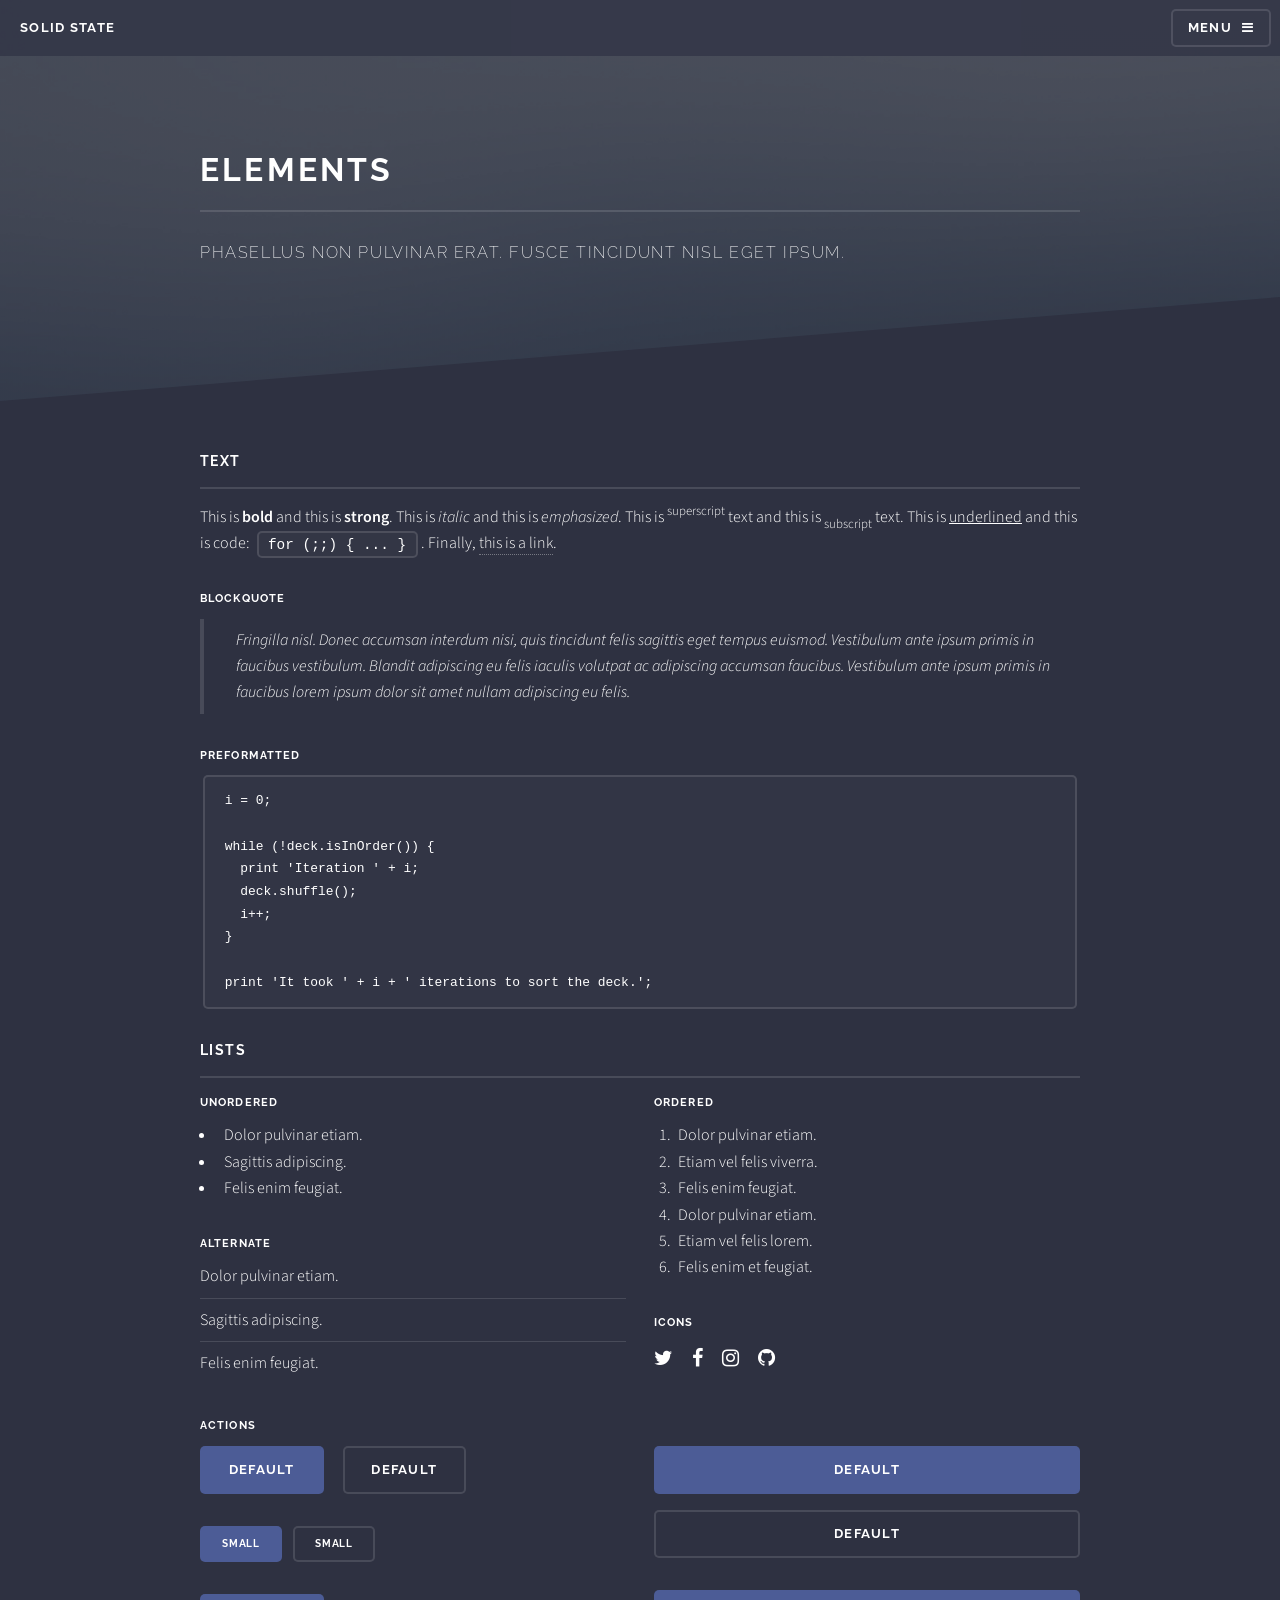
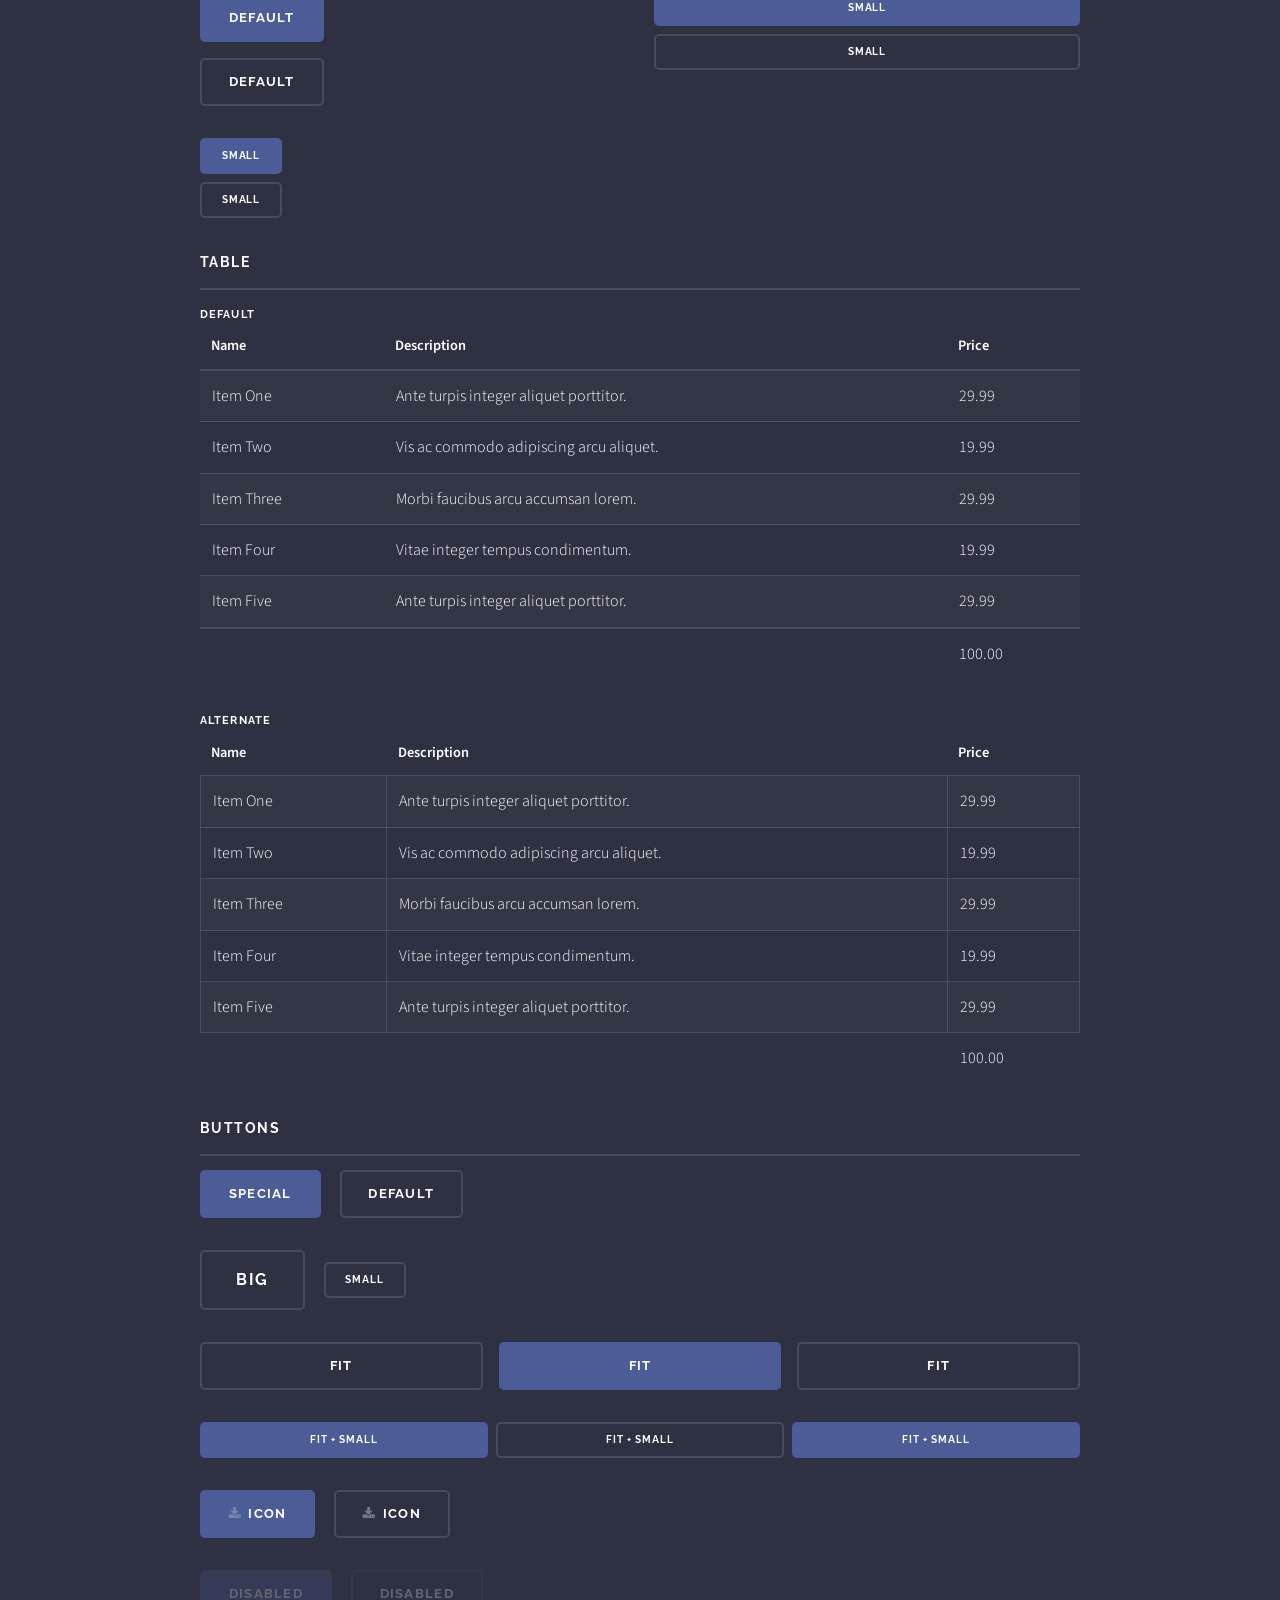
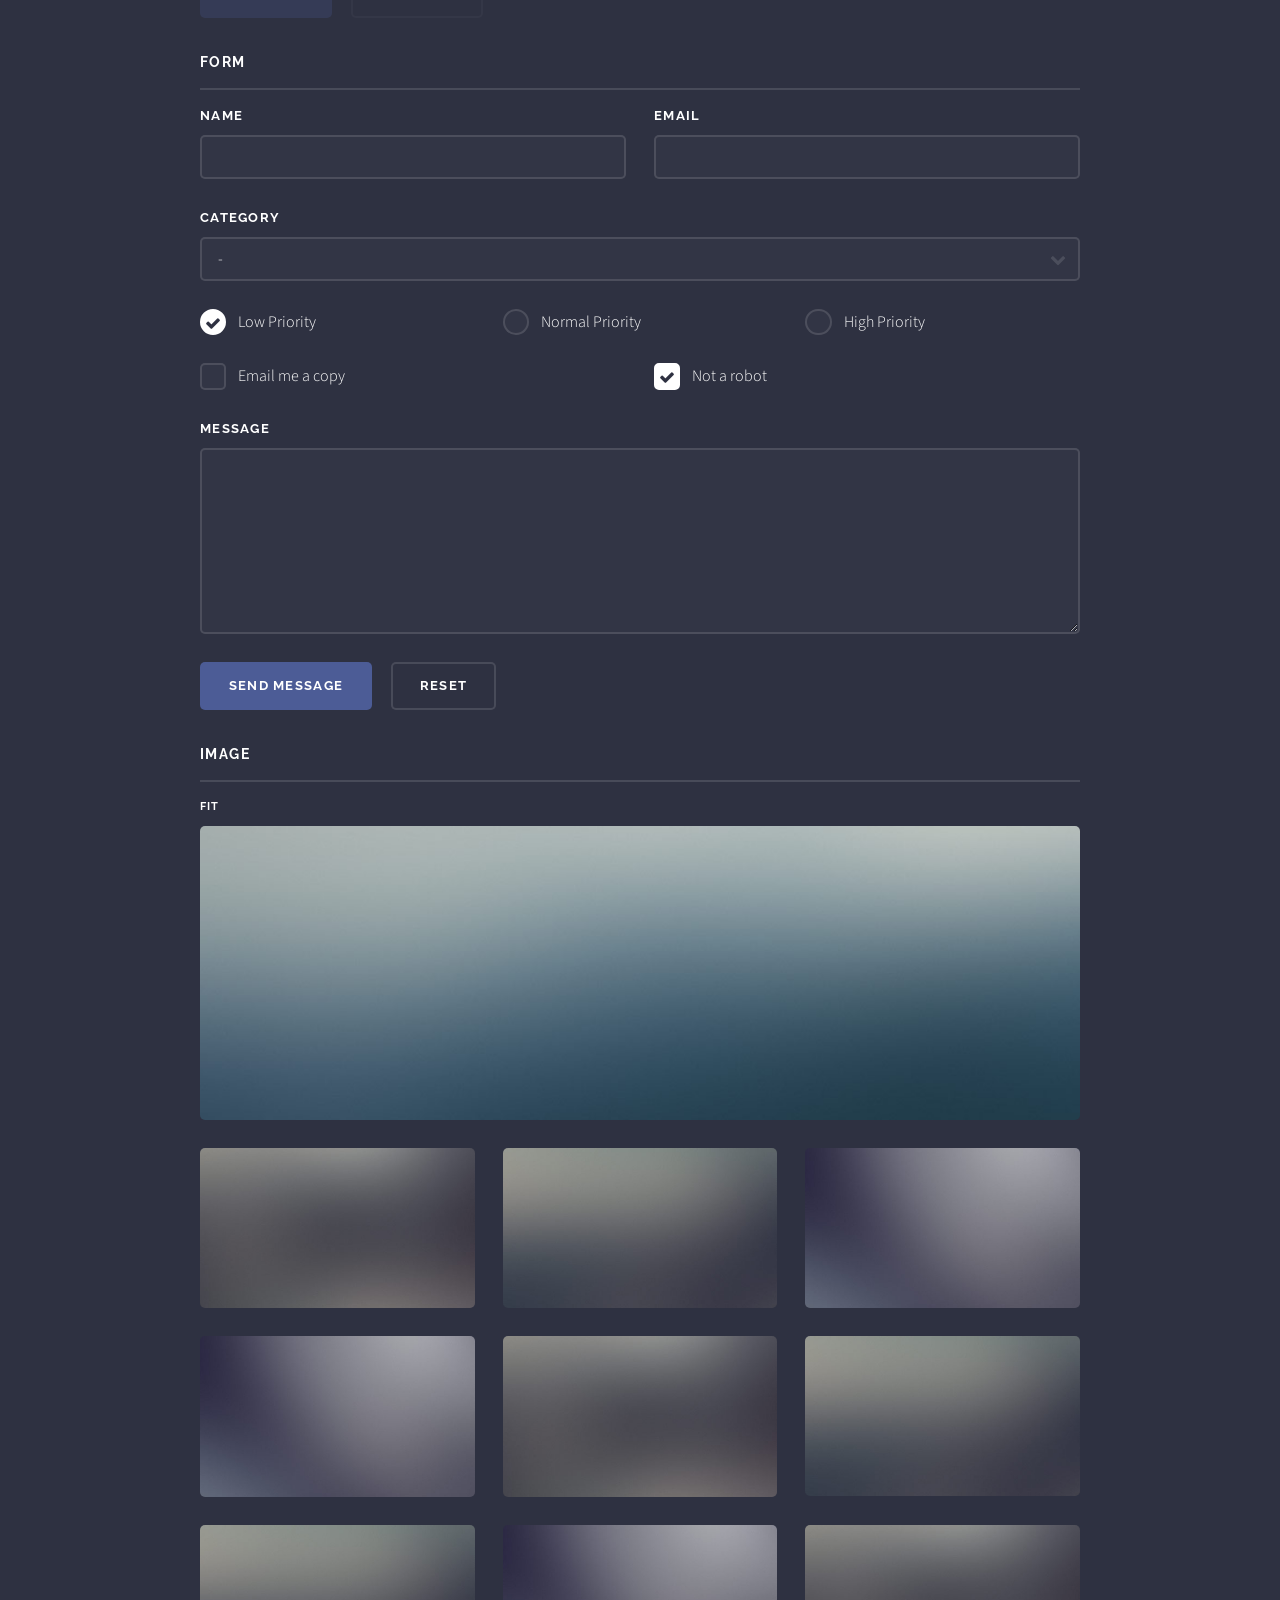
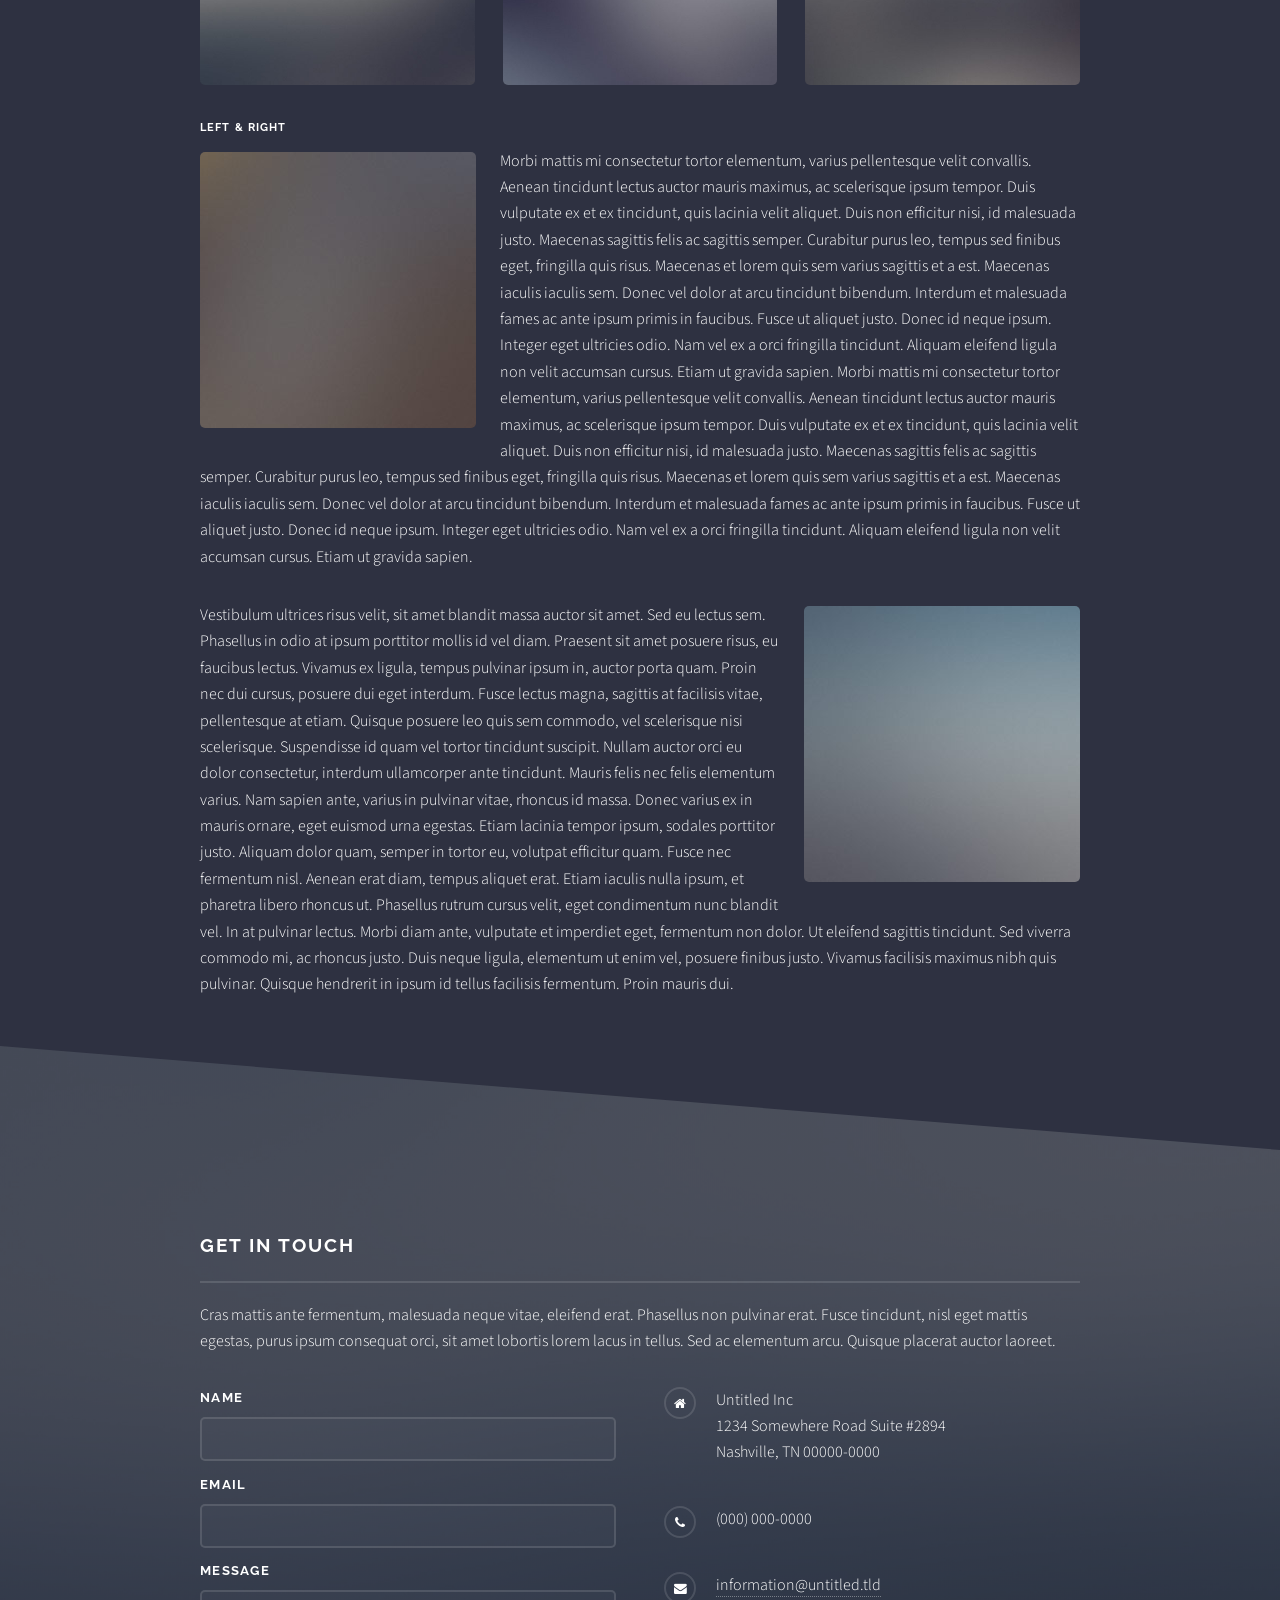
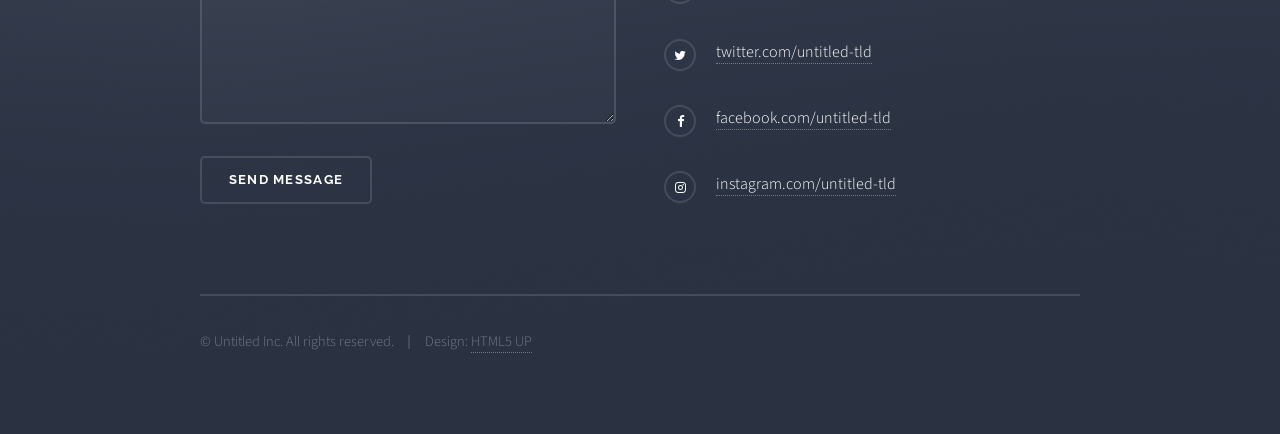
==== commit 3bab4c97: "Initial sp logic" ====
--- a/elements.html
+++ b/elements.html
@@ -1,9 +1,4 @@
 <!DOCTYPE HTML>
-<!--
-	Solid State by HTML5 UP
-	html5up.net | @ajlkn
-	Free for personal and commercial use under the CCA 3.0 license (html5up.net/license)
--->
 <html>
 	<head>
 		<title>Elements - Solid State by HTML5 UP</title>
@@ -35,8 +30,6 @@
 								<li><a href="index.html">Home</a></li>
 								<li><a href="generic.html">Generic</a></li>
 								<li><a href="elements.html">Elements</a></li>
-								<li><a href="#">Log In</a></li>
-								<li><a href="#">Sign Up</a></li>
 							</ul>
 							<a href="#" class="close">Close</a>
 						</div>
@@ -404,4 +397,4 @@
 			<script src="assets/js/main.js"></script>
 
 	</body>
-</html>+</html>
--- a/assets/css/main.css
+++ b/assets/css/main.css
@@ -3476,8 +3476,8 @@
 				}
 
 				.wrapper .inner {
-					padding: 3em 3em 1em 3em ;
 					width: 100%;
+					padding-left: 0;
 				}
 
 				.wrapper.spotlight .image {
@@ -3700,4 +3700,4 @@
 			padding: 2em 1.5em 0.1em 1.5em ;
 		}
 
-	}+	}
